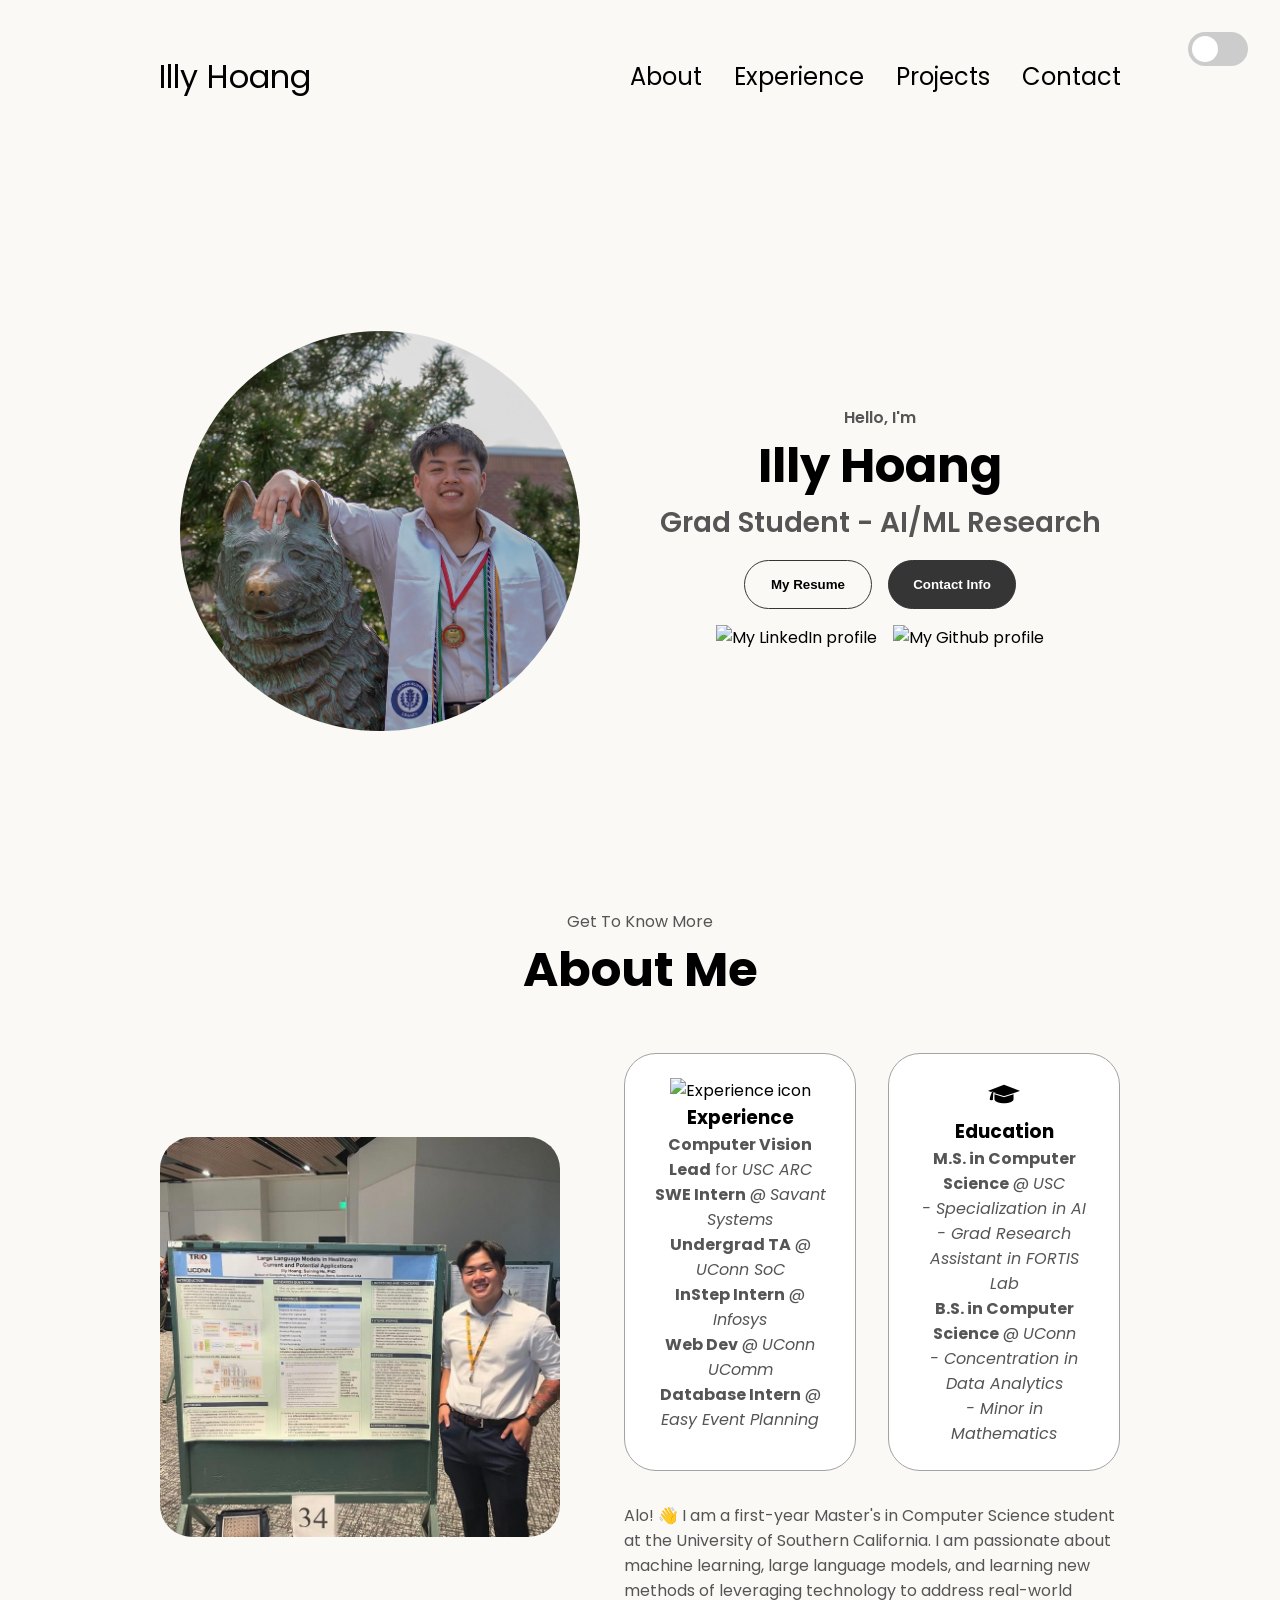
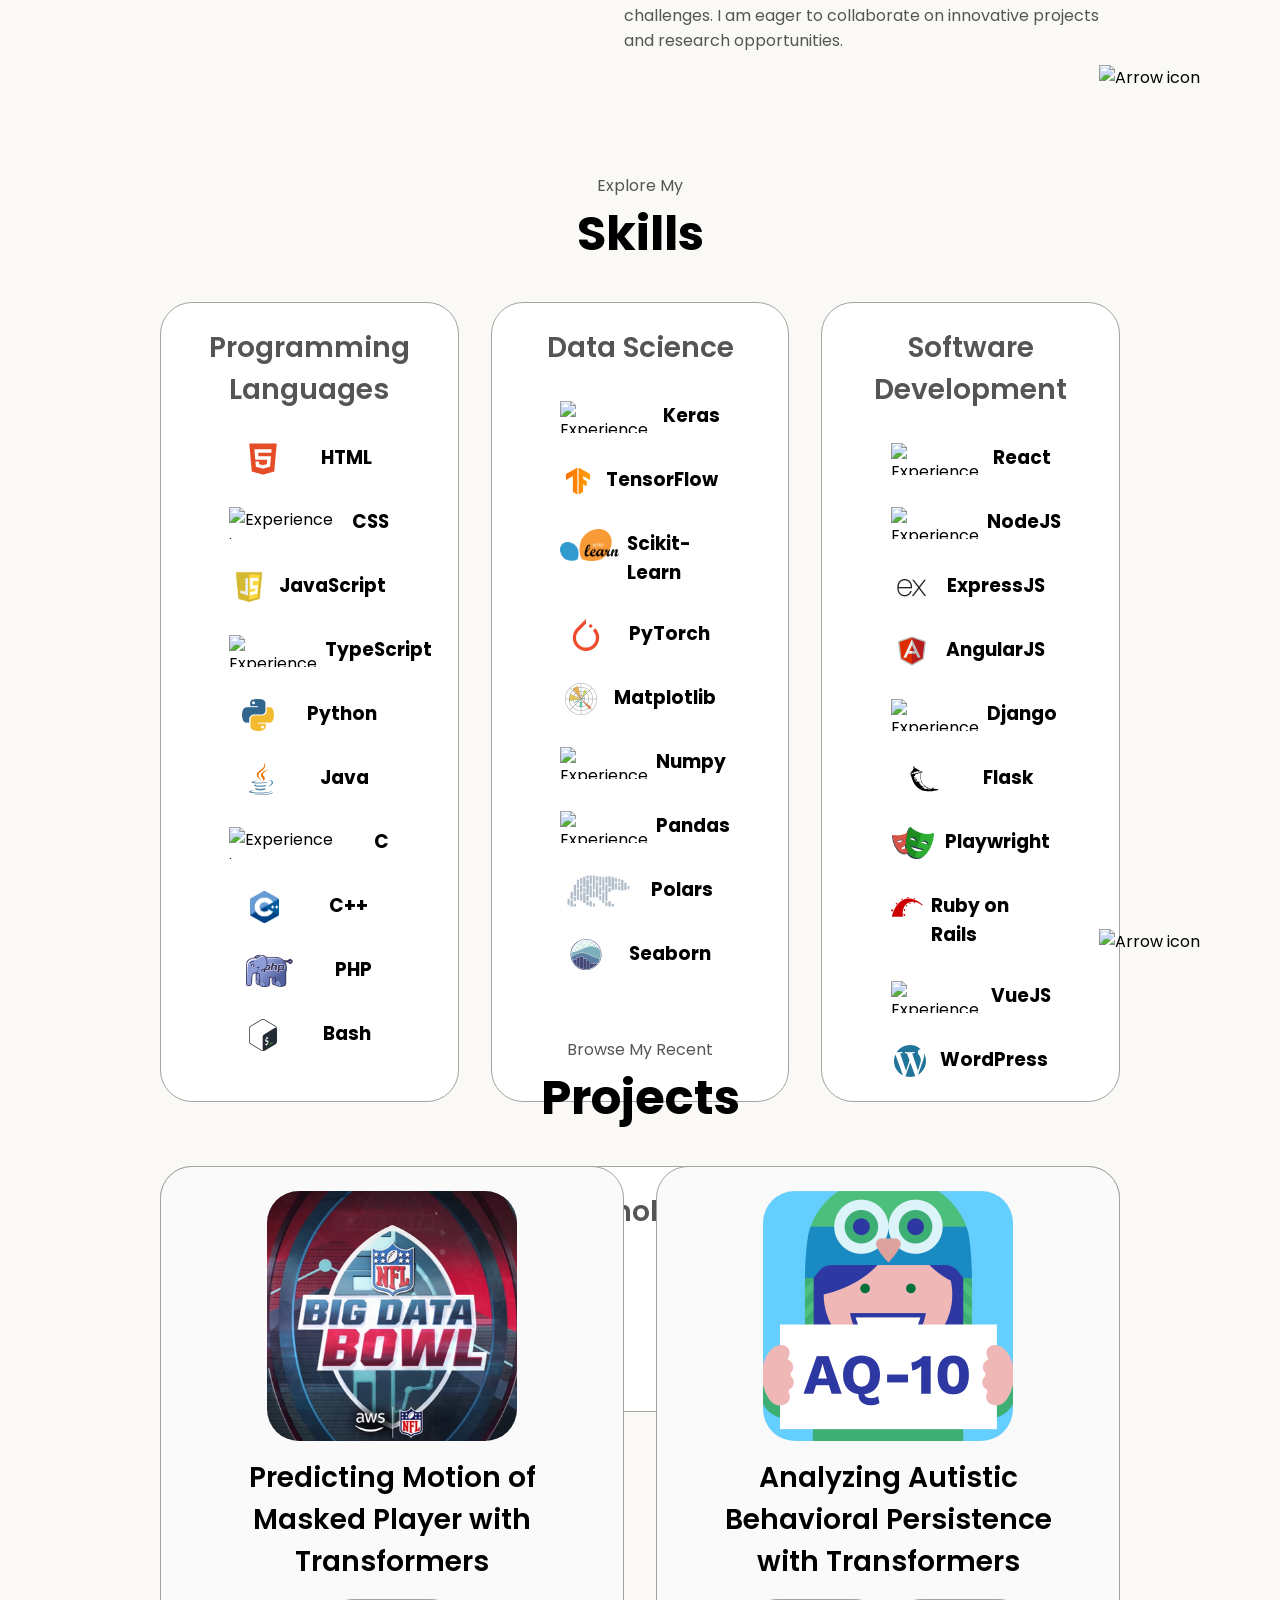
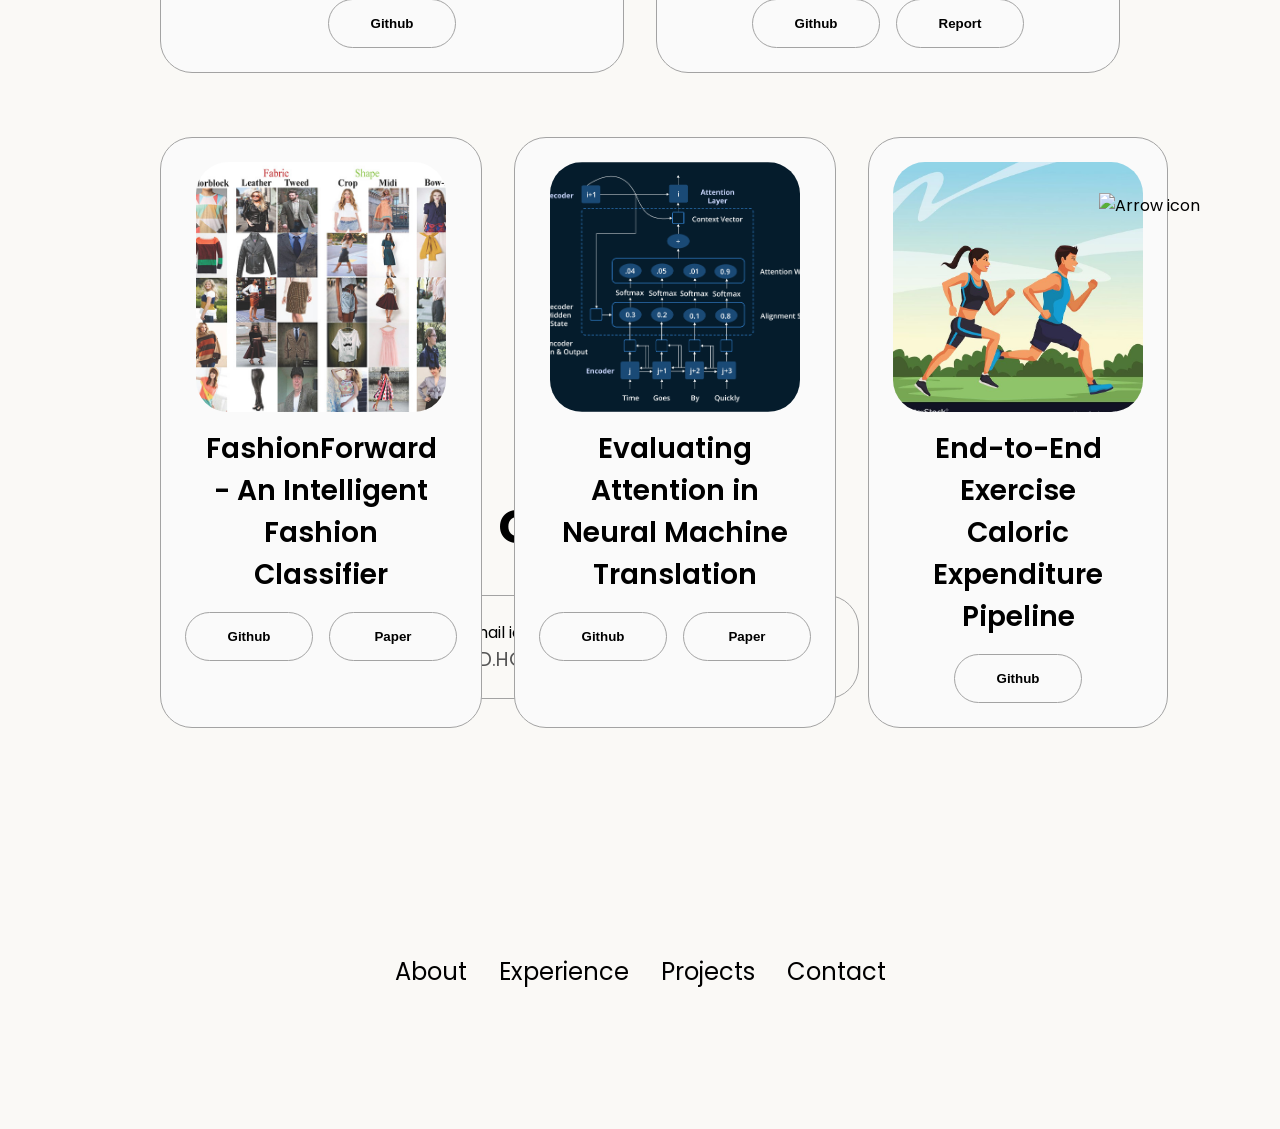
==== index.html @ 8cf067d8 "chore: update email in socials" ====
<!doctype html>
<html lang="en">
  <head>
    <meta charset="UTF-8" />
    <meta http-equiv="X-UA-Compatible" content="IE=edge" />
    <meta name="viewport" content="width=device-width, initial-scale=1.0" />
    <title>Portfolio - Illy Hoang</title>
    <link rel="stylesheet" href="style.css" />
    <link rel="stylesheet" href="mediaqueries.css" />
  </head>

  <body>
    <div class="theme-switch-wrapper">
      <label class="theme-switch" for="checkbox">
        <input type="checkbox" id="checkbox" onchange="toggleTheme()" />
        <div class="slider round"></div>
      </label>
    </div>
    <nav id="desktop-nav">
      <div class="logo">Illy Hoang</div>
      <div>
        <ul class="nav-links">
          <li><a href="#about">About</a></li>
          <li><a href="#experience">Experience</a></li>
          <li><a href="#projects">Projects</a></li>
          <li><a href="#contact">Contact</a></li>
        </ul>
      </div>
    </nav>
    <nav id="hamburger-nav">
      <div class="logo">Illy Hoang</div>
      <div class="hamburger-menu">
        <div class="hamburger-icon" onclick="toggleMenu()">
          <span></span>
          <span></span>
          <span></span>
        </div>
        <div class="menu-links">
          <li><a href="#about" onclick="toggleMenu()">About</a></li>
          <li><a href="#experience" onclick="toggleMenu()">Experience</a></li>
          <li><a href="#projects" onclick="toggleMenu()">Projects</a></li>
          <li><a href="#contact" onclick="toggleMenu()">Contact</a></li>
        </div>
      </div>
    </nav>
    <section id="profile">
      <div class="section__pic-container">
        <img
          src="./assets/profile-pic1.jpg"
          alt="John Doe profile picture"
          class="profile-pic"
        />
      </div>
      <div class="section__text">
        <p class="section__text__p1">Hello, I'm</p>
        <h1 class="title">Illy Hoang</h1>
        <p class="section__text__p2">Grad Student - AI/ML Research</p>
        <div class="btn-container">
          <button
            class="btn btn-color-2"
            onclick="window.open('./assets/resume.pdf')"
          >
            My Resume
          </button>
          <button
            class="btn btn-color-1"
            onclick="location.href = './#contact'"
          >
            Contact Info
          </button>
        </div>
        <div id="socials-container">
          <img
            src="./assets/linkedin.png"
            alt="My LinkedIn profile"
            class="icon"
            onclick="location.href = 'https://www.linkedin.com/in/illy-d-h/'"
          />
          <img
            src="./assets/github.png"
            alt="My Github profile"
            class="icon"
            onclick="location.href = 'https://github.com/illydh'"
          />
        </div>
      </div>
    </section>
    <section id="about">
      <p class="section__text__p1">Get To Know More</p>
      <h1 class="title">About Me</h1>
      <div class="section-container">
        <div class="section__pic-container">
          <img
            src="./assets/about-pic.jpg"
            alt="Profile picture"
            class="about-pic"
          />
        </div>
        <div class="about-details-container">
          <div class="about-containers">
            <div class="details-container">
              <img
                src="./assets/experience.png"
                alt="Experience icon"
                class="icon"
              />
              <h3>Experience</h3>
              <p><b>Computer Vision Lead</b> for <i>USC ARC</i></p>
              <p><b>SWE Intern</b> @ <i>Savant Systems</i></p>
              <p><b>Undergrad TA</b> @ <i>UConn SoC</i></p>
              <p><b>InStep Intern</b> @ <i>Infosys</i></p>
              <p><b>Web Dev</b> @ <i>UConn UComm</i></p>
              <p><b>Database Intern</b> @ <i>Easy Event Planning</i></p>
            </div>
            <div class="details-container">
              <img
                src="./assets/education.png"
                alt="Education icon"
                class="icon"
              />
              <h3>Education</h3>
              <p><b>M.S. in Computer Science</b> @ <i>USC</i></p>
              <p><i>- Specialization in AI</i></p>
              <p><i>- Grad Research Assistant in FORTIS Lab</i></p>
              <p><b>B.S. in Computer Science</b> @ <i>UConn</i></p>
              <p><i>- Concentration in Data Analytics</i></p>
              <p><i>- Minor in Mathematics</i></p>
            </div>
          </div>
          <div class="text-container">
            <p>
              Alo! 👋 I am a first-year Master's in Computer Science student at
              the University of Southern California. I am passionate about
              machine learning, large language models, and learning new methods
              of leveraging technology to address real-world challenges. I am
              eager to collaborate on innovative projects and research
              opportunities.
            </p>
          </div>
        </div>
      </div>
      <img
        src="./assets/arrow.png"
        alt="Arrow icon"
        class="icon arrow"
        onclick="location.href = './#experience'"
      />
    </section>
    <section id="experience">
      <p class="section__text__p1">Explore My</p>
      <h1 class="title">Skills</h1>
      <div class="experience-details-container">
        <div class="about-containers">
          <div class="details-container">
            <h2 class="experience-sub-title">Programming Languages</h2>
            <div class="article-container">
              <article>
                <img
                  src="./assets/section-skills/programming/html.webp"
                  alt="Experience icon"
                  class="icon"
                />
                <div>
                  <h3>HTML</h3>
                </div>
              </article>
              <article>
                <img
                  src="./assets/section-skills/programming/css.svg"
                  alt="Experience icon"
                  class="icon"
                />
                <div>
                  <h3>CSS</h3>
                </div>
              </article>
              <article>
                <img
                  src="./assets/section-skills/programming/javascript.png"
                  alt="Experience icon"
                  class="icon"
                />
                <div>
                  <h3>JavaScript</h3>
                </div>
              </article>
              <article>
                <img
                  src="./assets/section-skills/programming/ts.png"
                  alt="Experience icon"
                  class="icon"
                />
                <div>
                  <h3>TypeScript</h3>
                </div>
              </article>
              <article>
                <img
                  src="./assets/section-skills/programming/python.webp"
                  alt="Experience icon"
                  class="icon"
                />
                <div>
                  <h3>Python</h3>
                </div>
              </article>
              <article>
                <img
                  src="./assets/section-skills/programming/java.png"
                  alt="Experience icon"
                  class="icon"
                />
                <div>
                  <h3>Java</h3>
                </div>
              </article>
              <article>
                <img
                  src="./assets/section-skills/programming/c.png"
                  alt="Experience icon"
                  class="icon"
                />
                <div>
                  <h3>C</h3>
                </div>
              </article>
              <article>
                <img
                  src="./assets/section-skills/programming/cpp.png"
                  alt="Experience icon"
                  class="icon"
                />
                <div>
                  <h3>C++</h3>
                </div>
              </article>
              <article>
                <img
                  src="./assets/section-skills/programming/php.png"
                  alt="Experience icon"
                  class="icon"
                />
                <div>
                  <h3>PHP</h3>
                </div>
              </article>
              <article>
                <img
                  src="./assets/section-skills/programming/bash.png"
                  alt="Experience icon"
                  class="icon"
                />
                <div>
                  <h3>Bash</h3>
                </div>
              </article>
            </div>
          </div>
          <div class="details-container">
            <h2 class="experience-sub-title">Data Science</h2>
            <div class="article-container">
              <article>
                <img
                  src="./assets/section-skills/frameworks/ds/keras.png"
                  alt="Experience icon"
                  class="icon"
                />
                <div>
                  <h3>Keras</h3>
                </div>
              </article>
              <article>
                <img
                  src="./assets/section-skills/frameworks/ds/tensorflow.png"
                  alt="Experience icon"
                  class="icon"
                />
                <div>
                  <h3>TensorFlow</h3>
                </div>
              </article>
              <article>
                <img
                  src="./assets/section-skills/frameworks/ds/scikit-learn.png"
                  alt="Experience icon"
                  class="icon"
                />
                <div>
                  <h3>Scikit-Learn</h3>
                </div>
              </article>
              <article>
                <img
                  src="./assets/section-skills/frameworks/ds/pytorch.svg"
                  alt="Experience icon"
                  class="icon"
                />
                <div>
                  <h3>PyTorch</h3>
                </div>
              </article>
              <article>
                <img
                  src="./assets/section-skills/frameworks/ds/matplotlib.png"
                  alt="Experience icon"
                  class="icon"
                />
                <div>
                  <h3>Matplotlib</h3>
                </div>
              </article>
              <article>
                <img
                  src="./assets/section-skills/frameworks/ds/numpy.svg"
                  alt="Experience icon"
                  class="icon"
                />
                <div>
                  <h3>Numpy</h3>
                </div>
              </article>
              <article>
                <img
                  src="./assets/section-skills/frameworks/ds/pandas.svg"
                  alt="Experience icon"
                  class="icon"
                />
                <div>
                  <h3>Pandas</h3>
                </div>
              </article>
              <article>
                <img
                  src="./assets/section-skills/frameworks/ds/polars.png"
                  alt="Experience icon"
                  class="icon"
                />
                <div>
                  <h3>Polars</h3>
                </div>
              </article>
              <article>
                <img
                  src="./assets/section-skills/frameworks/ds/seaborn.svg"
                  alt="Experience icon"
                  class="icon"
                />
                <div>
                  <h3>Seaborn</h3>
                </div>
              </article>
            </div>
          </div>
          <div class="details-container">
            <h2 class="experience-sub-title">Software Development</h2>
            <div class="article-container">
              <article>
                <img
                  src="./assets/section-skills/frameworks/sd/react.png"
                  alt="Experience icon"
                  class="icon"
                />
                <div>
                  <h3>React</h3>
                </div>
              </article>
              <article>
                <img
                  src="./assets/section-skills/frameworks/sd/node.png"
                  alt="Experience icon"
                  class="icon"
                />
                <div>
                  <h3>NodeJS</h3>
                </div>
              </article>
              <article>
                <img
                  src="./assets/section-skills/frameworks/sd/express.png"
                  alt="Experience icon"
                  class="icon"
                />
                <div>
                  <h3>ExpressJS</h3>
                </div>
              </article>
              <article>
                <img
                  src="./assets/section-skills/frameworks/sd/angular.png"
                  alt="Experience icon"
                  class="icon"
                />
                <div>
                  <h3>AngularJS</h3>
                </div>
              </article>
              <article>
                <img
                  src="./assets/section-skills/frameworks/sd/django.svg"
                  alt="Experience icon"
                  class="icon"
                />
                <div>
                  <h3>Django</h3>
                </div>
              </article>
              <article>
                <img
                  src="./assets/section-skills/frameworks/sd/flask.svg"
                  alt="Experience icon"
                  class="icon"
                />
                <div>
                  <h3>Flask</h3>
                </div>
              </article>
              <article>
                <img
                  src="./assets/section-skills/frameworks/sd/playwright.png"
                  alt="Experience icon"
                  class="icon"
                />
                <div>
                  <h3>Playwright</h3>
                </div>
              </article>
              <article>
                <img
                  src="./assets/section-skills/frameworks/sd/rails.svg"
                  alt="Experience icon"
                  class="icon"
                />
                <div>
                  <h3>Ruby on Rails</h3>
                </div>
              </article>
              <article>
                <img
                  src="./assets/section-skills/frameworks/sd/vue.svg"
                  alt="Experience icon"
                  class="icon"
                />
                <div>
                  <h3>VueJS</h3>
                </div>
              </article>
              <article>
                <img
                  src="./assets/section-skills/frameworks/sd/wordpress.svg"
                  alt="Experience icon"
                  class="icon"
                />
                <div>
                  <h3>WordPress</h3>
                </div>
              </article>
            </div>
          </div>
        </div>
        <div class="about-containers">
          <div class="details-container">
            <h2 class="experience-sub-title">Technologies</h2>
            <div class="article-container">
              <article>
                <img
                  src="./assets/section-skills/technologies/xcode.png"
                  alt="Experience icon"
                  class="icon"
                />
                <div>
                  <h3>Xcode</h3>
                </div>
              </article>
              <article>
                <img
                  src="./assets/section-skills/technologies/androidstd.png"
                  alt="Experience icon"
                  class="icon"
                />
                <div>
                  <h3>Android Studio</h3>
                </div>
              </article>
              <article>
                <img
                  src="./assets/section-skills/technologies/git.png"
                  alt="Experience icon"
                  class="icon"
                />
                <div>
                  <h3>Git</h3>
                </div>
              </article>
              <article>
                <img
                  src="./assets/section-skills/technologies/mongodb.webp"
                  alt="Experience icon"
                  class="icon"
                />
                <div>
                  <h3>MongoDB</h3>
                </div>
              </article>
              <article>
                <img
                  src="./assets/section-skills/technologies/tableau.svg"
                  alt="Experience icon"
                  class="icon"
                />
                <div>
                  <h3>Tableau</h3>
                </div>
              </article>
              <article>
                <img
                  src="./assets/section-skills/technologies/jenkins.png"
                  alt="Experience icon"
                  class="icon"
                />
                <div>
                  <h3>Jenkins</h3>
                </div>
              </article>
            </div>
          </div>
        </div>
      </div>
      <img
        src="./assets/arrow.png"
        alt="Arrow icon"
        class="icon arrow"
        onclick="location.href = './#projects'"
      />
    </section>
    <section id="projects">
      <p class="section__text__p1">Browse My Recent</p>
      <h1 class="title">Projects</h1>
      <div class="experience-details-container">
        <div class="about-containers">
          <div class="details-container color-container">
            <div class="article-container">
              <img
                src="./assets/section-projects/project-1.png"
                alt="Project 1"
                class="project-img"
              />
            </div>
            <h2 class="experience-sub-title project-title">
              Predicting Motion of Masked Player with Transformers
            </h2>

            <div class="btn-container">
              <button
                class="btn btn-color-2 project-btn"
                onclick="
                  location.href = 'https://github.com/illydh/2025-nfl-bdb'
                "
              >
                Github
              </button>
            </div>
          </div>
          <div class="details-container color-container">
            <div class="article-container">
              <img
                src="./assets/section-projects/project-2.png"
                alt="Project 1"
                class="project-img"
              />
            </div>
            <h2 class="experience-sub-title project-title">
              Analyzing Autistic Behavioral Persistence with Transformers
            </h2>

            <div class="btn-container">
              <button
                class="btn btn-color-2 project-btn"
                onclick="
                  location.href =
                    'https://github.com/illydh/aq10-analysis/tree/main'
                "
              >
                Github
              </button>
              <button
                class="btn btn-color-2 project-btn"
                onclick="
                  window.open(
                    './assets/section-projects/project-5-final-report.pdf',
                  )
                "
              >
                Report
              </button>
            </div>
          </div>
        </div>

        <div class="about-containers">
          <div class="details-container color-container">
            <div class="article-container">
              <img
                src="./assets/section-projects/project-3.jpg"
                alt="Project 3"
                class="project-img"
              />
            </div>
            <h2 class="experience-sub-title project-title">
              FashionForward - An Intelligent Fashion Classifier
            </h2>
            <div class="btn-container">
              <button
                class="btn btn-color-2 project-btn"
                onclick="location.href = 'https://github.com/CSE-SDP-Group-11'"
              >
                Github
              </button>
              <button
                class="btn btn-color-2 project-btn"
                onclick="
                  location.href =
                    'https://www.overleaf.com/read/ghprshmtzbsk#2ba8bb'
                "
              >
                Paper
              </button>
            </div>
          </div>
          <div class="details-container color-container">
            <div class="article-container">
              <img
                src="./assets/section-projects/project-4.png"
                alt="Project 2"
                class="project-img"
              />
            </div>
            <h2 class="experience-sub-title project-title">
              Evaluating Attention in Neural Machine Translation
            </h2>
            <div class="btn-container">
              <button
                class="btn btn-color-2 project-btn"
                onclick="location.href = 'https://github.com/illydh/nmt-model'"
              >
                Github
              </button>
              <button
                class="btn btn-color-2 project-btn"
                onclick="
                  location.href =
                    'https://github.com/illydh/nmt-model/blob/main/spr24-research/final-report/nmt_model_final_report.pdf'
                "
              >
                Paper
              </button>
            </div>
          </div>
          <div class="details-container color-container">
            <div class="article-container">
              <img
                src="./assets/section-projects/project-5.jpg"
                alt="Project 2"
                class="project-img"
              />
            </div>
            <h2 class="experience-sub-title project-title">
              End-to-End Exercise Caloric Expenditure Pipeline
            </h2>
            <div class="btn-container">
              <button
                class="btn btn-color-2 project-btn"
                onclick="
                  location.href =
                    'https://github.com/illydh/calories-burnt-predictor'
                "
              >
                Github
              </button>
            </div>
          </div>
        </div>
      </div>
      <img
        src="./assets/arrow.png"
        alt="Arrow icon"
        class="icon arrow"
        onclick="location.href = './#contact'"
      />
    </section>
    <section id="contact">
      <p class="section__text__p1">Get in Touch</p>
      <h1 class="title">Contact Me</h1>
      <div class="contact-info-upper-container">
        <div class="contact-info-container">
          <a href="mailto:illyd.hoang@gmail.com">
            <img
              src="./assets/email.png"
              alt="Email icon"
              class="icon contact-icon email-icon"
            />
            <p>ILLYD.HOANG@gmail.com</p>
          </a>
        </div>
        <div class="contact-info-container">
          <a href="https://www.linkedin.com/in/illydh/">
            <img
              src="./assets/linkedin.png"
              alt="LinkedIn icon"
              class="icon contact-icon"
            />
            <p>LinkedIn</p>
          </a>
        </div>
      </div>
    </section>
    <footer>
      <nav>
        <div class="nav-links-container">
          <ul class="nav-links">
            <li><a href="#about">About</a></li>
            <li><a href="#experience">Experience</a></li>
            <li><a href="#projects">Projects</a></li>
            <li><a href="#contact">Contact</a></li>
          </ul>
        </div>
      </nav>
    </footer>
    <script src="script.js"></script>
  </body>
</html>
---- style.css ----
/* GENERAL */

@import url("https://fonts.googleapis.com/css2?family=Poppins:wght@300;400;500;600&display=swap");

* {
  margin: 0;
  padding: 0;
}

body {
  font-family: "Poppins", sans-serif;
  background-color: #faf9f6;
}

html {
  scroll-behavior: smooth;
}

p {
  color: rgb(85, 85, 85);
}

/* TRANSITION */

a,
.btn {
  transition: all 300ms ease;
}

/* DESKTOP NAV */

nav,
.nav-links {
  display: flex;
}

nav {
  justify-content: space-around;
  align-items: center;
  height: 17vh;
}

.nav-links {
  gap: 2rem;
  list-style: none;
  font-size: 1.5rem;
}

a {
  color: black;
  text-decoration: none;
  text-decoration-color: white;
}

a:hover {
  color: grey;
  text-decoration: underline;
  text-underline-offset: 1rem;
  text-decoration-color: rgb(181, 181, 181);
}

.logo {
  font-size: 2rem;
}

.logo:hover {
  cursor: default;
}

/* HAMBURGER MENU */

#hamburger-nav {
  display: none;
}

.hamburger-menu {
  position: relative;
  display: inline-block;
}

.hamburger-icon {
  display: flex;
  flex-direction: column;
  justify-content: space-between;
  height: 24px;
  width: 30px;
  cursor: pointer;
}

.hamburger-icon span {
  width: 100%;
  height: 2px;
  background-color: black;
  transition: all 0.3 ease-in-out;
}

.menu-links {
  position: absolute;
  top: 100%;
  right: 0;
  background-color: white;
  width: fit-content;
  max-height: 0;
  overflow: hidden;
  transition: all 0.3 ease-in-out;
}

.menu-links a {
  display: block;
  padding: 10px;
  text-align: center;
  font-size: 1.5rem;
  color: black;
  text-decoration: none;
  transition: all 0.3 ease-in-out;
}

.menu-links li {
  list-style: none;
}

.menu-links.open {
  max-height: 300px;
}

.hamburger-icon.open span:first-child {
  transform: rotate(45deg) translate(10px, 5px);
}

.hamburger-icon.open span:nth-child(2) {
  opacity: 0;
}

.hamburger-icon.open span:last-child {
  transform: rotate(-45deg) translate(10px, -5px);
}

.hamburger-icon span:first-child {
  transform: none;
}

.hamburger-icon span:first-child {
  opacity: 1;
}

.hamburger-icon span:first-child {
  transform: none;
}

/* SECTIONS */

section {
  padding-top: 4vh;
  height: 96vh;
  margin: 0 10rem;
  box-sizing: border-box;
  min-height: fit-content;
}

.section-container {
  display: flex;
}

/* PROFILE SECTION */

#profile {
  display: flex;
  justify-content: center;
  gap: 5rem;
  height: 80vh;
}

.profile-pic {
  border-radius: 50%;
}

.section__pic-container {
  display: flex;
  height: 400px;
  width: 400px;
  margin: auto 0;
}

.section__text {
  align-self: center;
  text-align: center;
}

.section__text p {
  font-weight: 600;
}

.section__text__p1 {
  text-align: center;
}

.section__text__p2 {
  font-size: 1.75rem;
  margin-bottom: 1rem;
}

.title {
  font-size: 3rem;
  text-align: center;
}

#socials-container {
  display: flex;
  justify-content: center;
  margin-top: 1rem;
  gap: 1rem;
}

/* ICONS */

.icon {
  cursor: pointer;
  height: 2rem;
}

/* BUTTONS */

.btn-container {
  display: flex;
  justify-content: center;
  gap: 1rem;
}

.btn {
  font-weight: 600;
  transition: all 300ms ease;
  padding: 1rem;
  width: 8rem;
  border-radius: 2rem;
}

.btn-color-1,
.btn-color-2 {
  border: rgb(53, 53, 53) 0.1rem solid;
}

.btn-color-1:hover,
.btn-color-2:hover {
  cursor: pointer;
}

.btn-color-1,
.btn-color-2:hover {
  background: rgb(53, 53, 53);
  color: white;
}

.btn-color-1:hover {
  background: rgb(0, 0, 0);
}

.btn-color-2 {
  background: none;
}

.btn-color-2:hover {
  border: rgb(255, 255, 255) 0.1rem solid;
}

.btn-container {
  gap: 1rem;
}

/* ABOUT SECTION */

#about {
  position: relative;
}

.about-containers {
  gap: 2rem;
  margin-bottom: 2rem;
  margin-top: 2rem;
}

.about-details-container {
  justify-content: center;
  flex-direction: column;
}

.about-containers,
.about-details-container {
  display: flex;
}

.about-pic {
  border-radius: 2rem;
}

.arrow {
  position: absolute;
  right: -5rem;
  bottom: 2.5rem;
}

.details-container {
  padding: 1.5rem;
  flex: 1;
  background: white;
  border-radius: 2rem;
  border: rgb(53, 53, 53) 0.1rem solid;
  border-color: rgb(163, 163, 163);
  text-align: center;
}

.section-container {
  gap: 4rem;
  height: 80%;
}

.section__pic-container {
  height: 400px;
  width: 400px;
  margin: auto 0;
}

/* EXPERIENCE SECTION */

#experience {
  position: relative;
}

.experience-sub-title {
  color: rgb(85, 85, 85);
  font-weight: 600;
  font-size: 1.75rem;
  margin-bottom: 2rem;
}

.experience-details-container {
  display: flex;
  justify-content: center;
  flex-direction: column;
}

.article-container {
  display: flex;
  text-align: initial;
  flex-wrap: wrap;
  flex-direction: row;
  gap: 2rem;
  justify-content: space-around;
}

article {
  display: flex;
  width: 10rem;
  justify-content: space-around;
  gap: 0.5rem;
}

article .icon {
  cursor: default;
}

/* PROJECTS SECTION */

#projects {
  position: relative;
}

.color-container {
  border-color: rgb(163, 163, 163);
  background: rgb(250, 250, 250);
}

.project-img {
  border-radius: 2rem;
  width: 250px;
  height: 250px;
  object-fit: cover;
}

.project-title {
  margin: 1rem;
  color: black;
}

.project-btn {
  color: black;
  border-color: rgb(163, 163, 163);
}

/* CONTACT */

#contact {
  display: flex;
  justify-content: center;
  flex-direction: column;
  height: 70vh;
}

.contact-info-upper-container {
  display: flex;
  justify-content: center;
  border-radius: 2rem;
  border: rgb(53, 53, 53) 0.1rem solid;
  border-color: rgb(163, 163, 163);
  background: (250, 250, 250);
  margin: 2rem auto;
  padding: 0.5rem;
}

.contact-info-container {
  display: flex;
  align-items: center;
  justify-content: center;
  gap: 0.5rem;
  margin: 1rem;
}

.contact-info-container p {
  font-size: larger;
}

.contact-icon {
  cursor: default;
}

.email-icon {
  height: 2.5rem;
}

/* FOOTER SECTION */

footer {
  height: 26vh;
  margin: 0 1rem;
}

footer p {
  text-align: center;
}

/* DARK MODE */
body.dark-mode {
  background-color: #1a1a1a;
  color: #f0f0f0;
}
body.dark-mode p,
body.dark-mode .experience-sub-title,
body.dark-mode .section__text__p1,
body.dark-mode .section__text__p2 {
  color: #cccccc;
}
body.dark-mode a,
body.dark-mode .menu-links a,
body.dark-mode .project-title,
body.dark-mode .project-btn,
body.dark-mode .logo,
body.dark-mode .btn {
  color: #f0f0f0;
}
body.dark-mode a:hover {
  color: #aaaaaa;
  text-decoration-color: #777777;
}
body.dark-mode .hamburger-icon span {
  background-color: #f0f0f0;
}
body.dark-mode .menu-links {
  background-color: #2a2a2a;
}
body.dark-mode .details-container {
  background: #2a2a2a;
  border-color: #444444;
}
body.dark-mode .color-container,
body.dark-mode .contact-info-upper-container {
  background: #333333;
  border-color: #444444;
}
body.dark-mode .btn-color-1,
body.dark-mode .btn-color-2 {
  border-color: #f0f0f0;
}
body.dark-mode .btn-color-1,
body.dark-mode .btn-color-2:hover {
  background: #f0f0f0;
  color: #1a1a1a;
}
body.dark-mode .btn-color-1:hover {
  background: #bbbbbb;
}
body.dark-mode [src*="linkedin.png"],
body.dark-mode [src*="github.png"],
body.dark-mode [src*="experience.png"],
body.dark-mode [src*="education.png"],
body.dark-mode [src*="arrow.png"],
body.dark-mode [src*="email.png"] {
  filter: invert(1);
}

/* THEME SLIDER TOGGLE */
.theme-switch-wrapper {
  position: fixed;
  top: 2rem;
  right: 2rem;
  z-index: 999;
}
@media screen and (max-width: 1200px) {
  .theme-switch-wrapper {
    right: 8rem;
    top: 6.5vh;
  }
}

.theme-switch {
  display: inline-block;
  height: 34px;
  position: relative;
  width: 60px;
}
.theme-switch input {
  display: none;
}
.slider {
  background-color: #ccc;
  bottom: 0;
  cursor: pointer;
  left: 0;
  position: absolute;
  right: 0;
  top: 0;
  transition: 0.4s;
}
.slider:before {
  background-color: #fff;
  bottom: 4px;
  content: "";
  height: 26px;
  left: 4px;
  position: absolute;
  transition: 0.4s;
  width: 26px;
}
input:checked + .slider {
  background-color: #555;
}
input:checked + .slider:before {
  transform: translateX(26px);
}
.slider.round {
  border-radius: 34px;
}
.slider.round:before {
  border-radius: 50%;
}
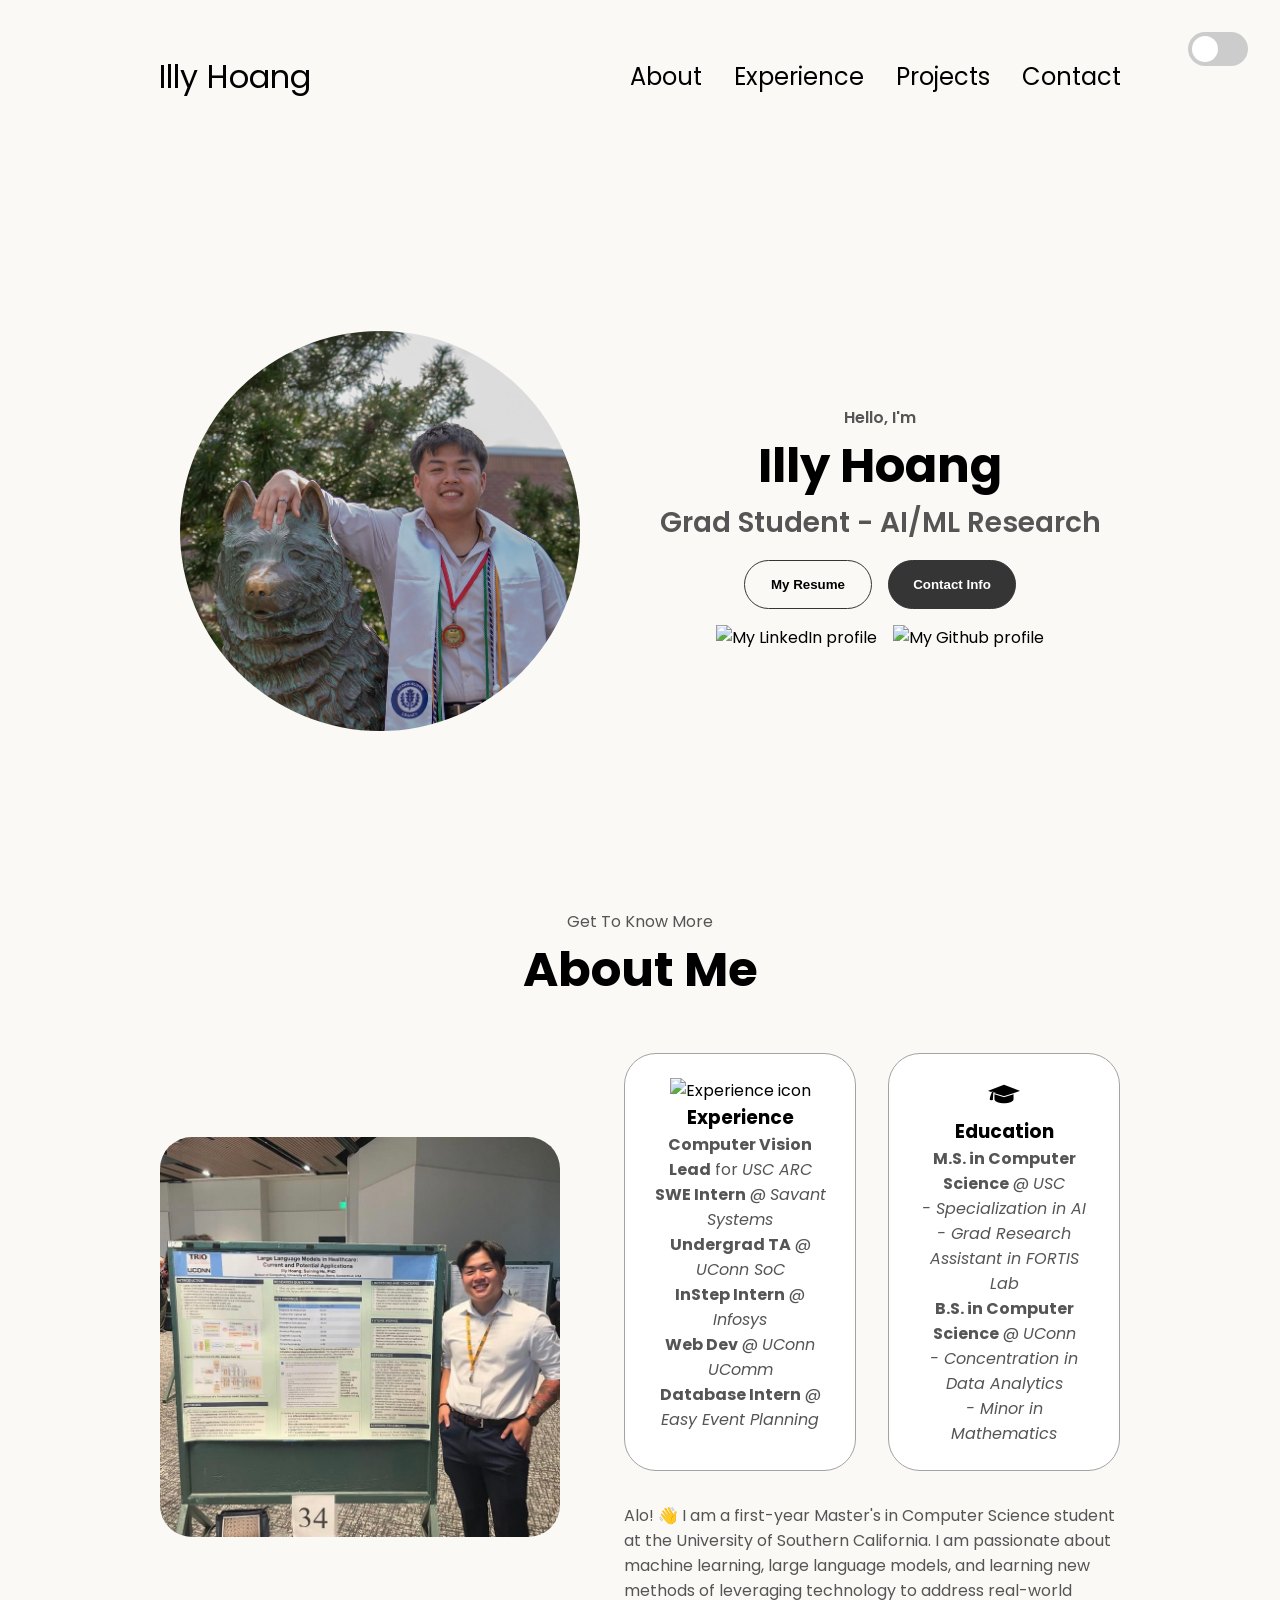
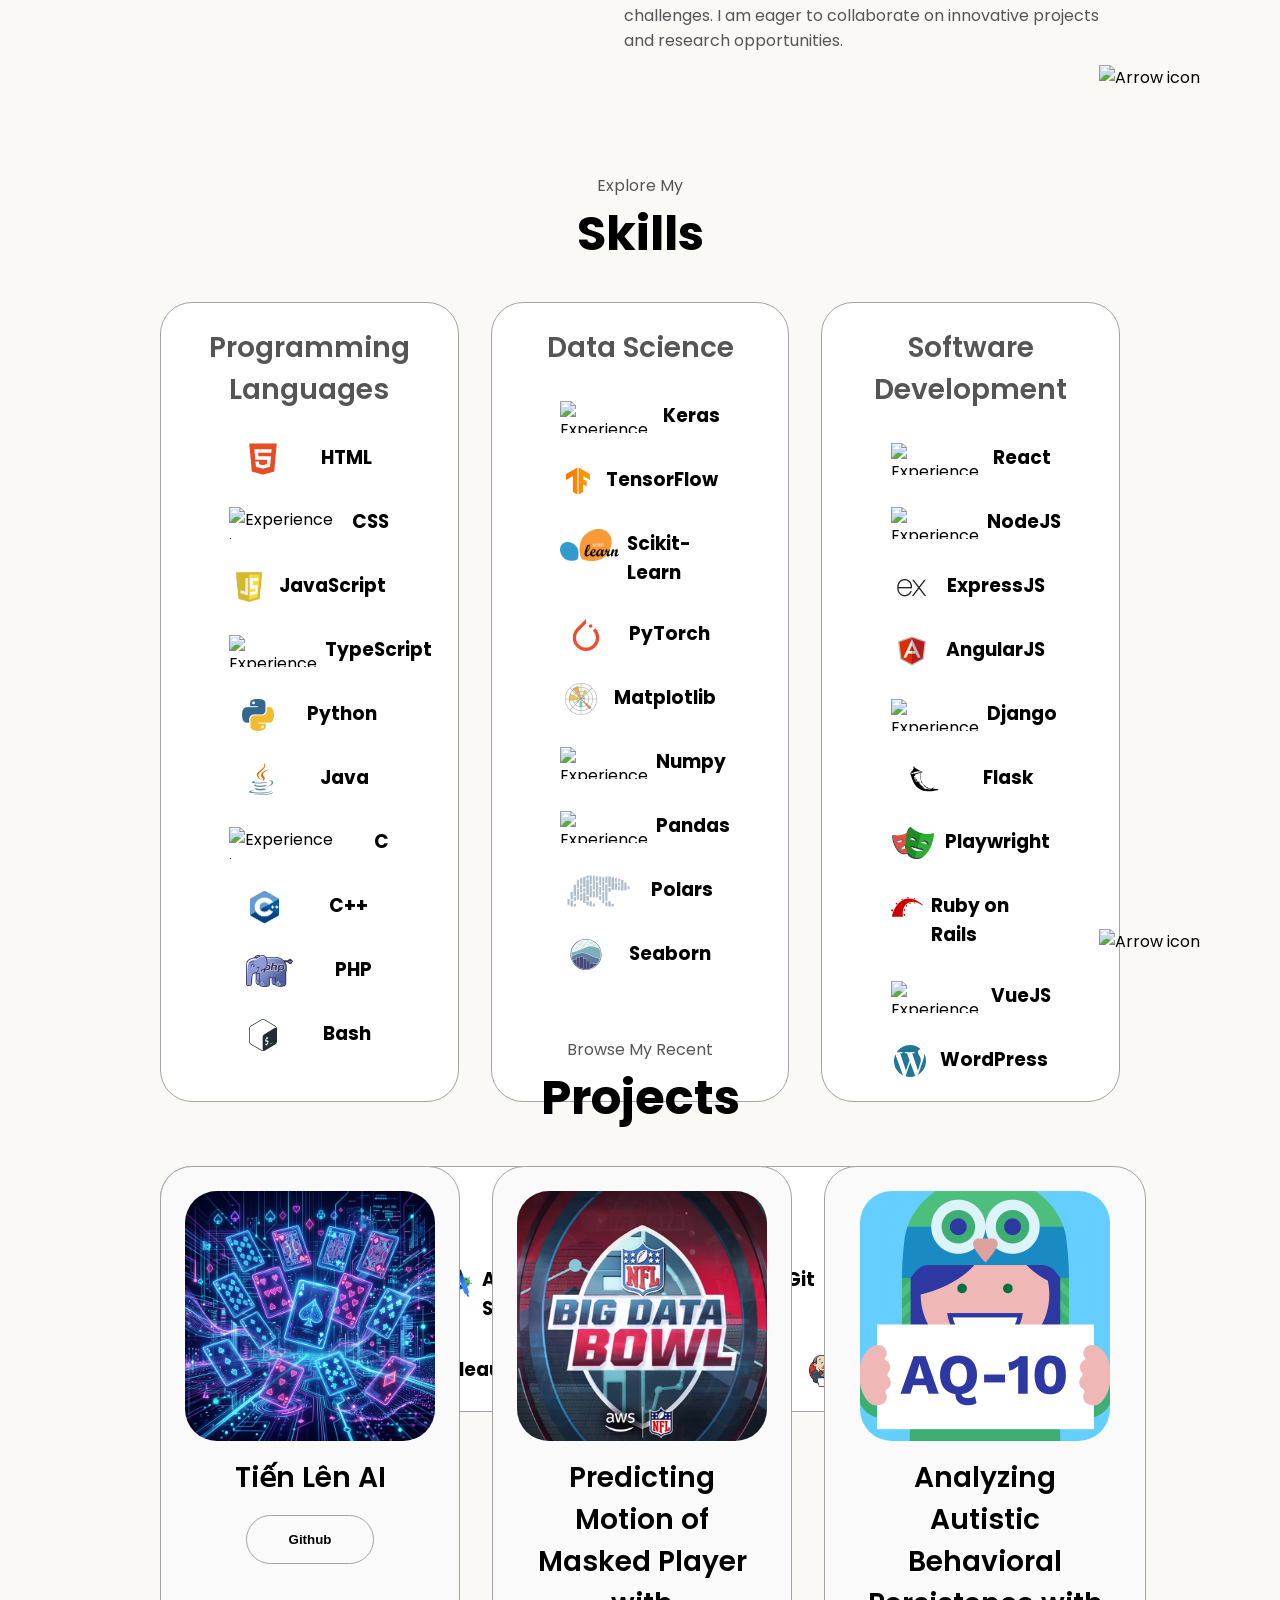
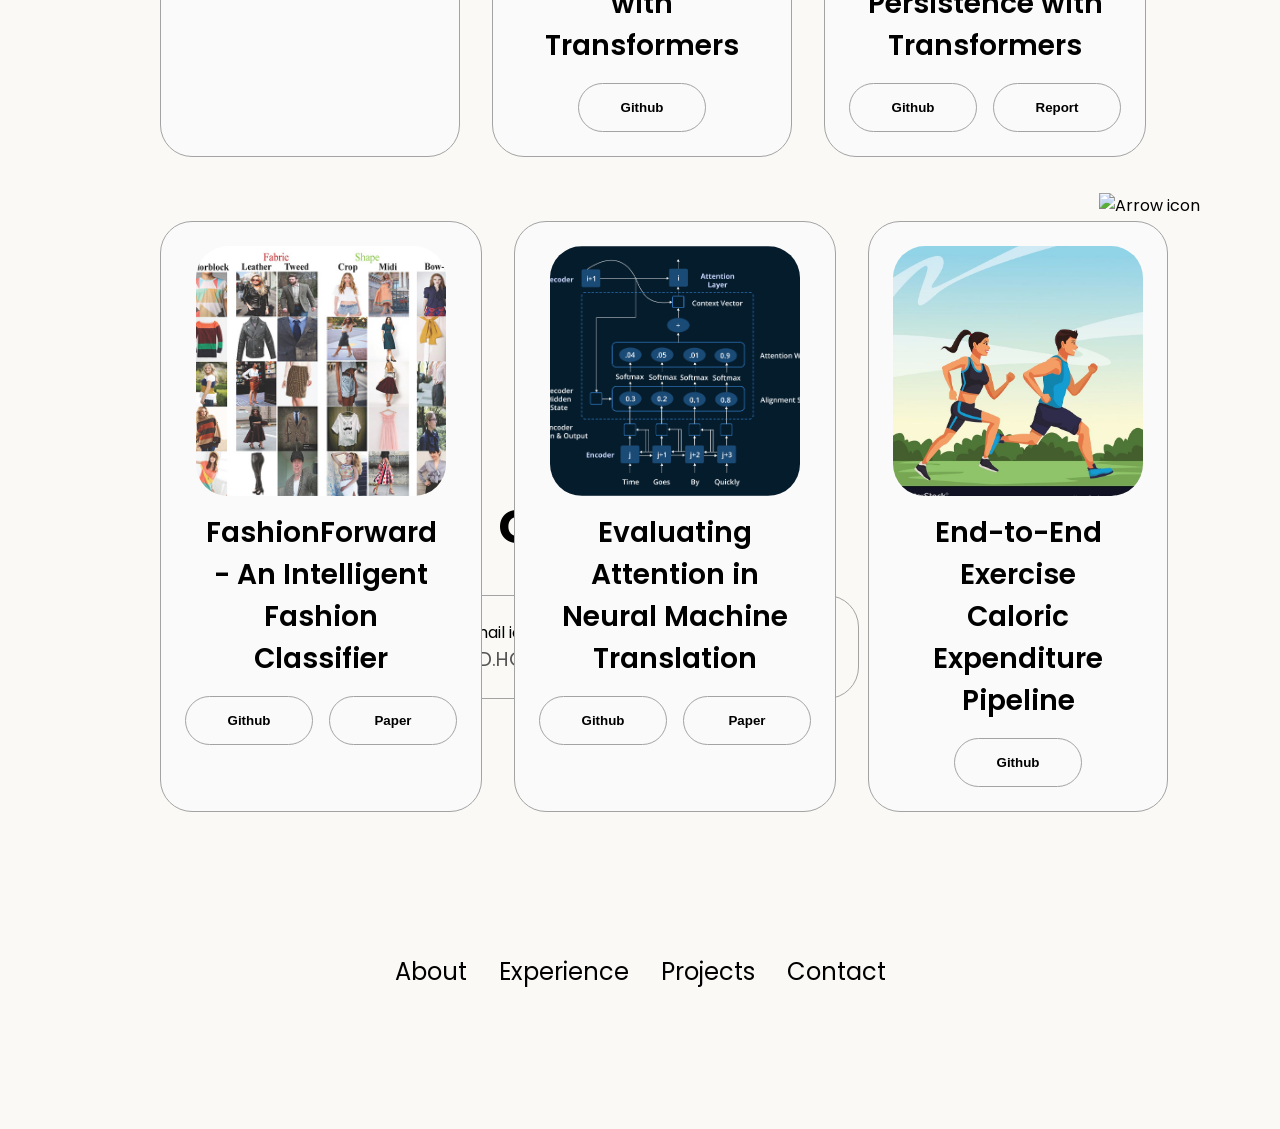
==== commit ebdc2a30: "Add Tien Len AI project to portfolio" ====
--- a/index.html
+++ b/index.html
@@ -540,6 +540,27 @@
           <div class="details-container color-container">
             <div class="article-container">
               <img
+                src="./assets/section-projects/tien-len-ai.png"
+                alt="Tiến Lên AI"
+                class="project-img"
+              />
+            </div>
+            <h2 class="experience-sub-title project-title">Tiến Lên AI</h2>
+
+            <div class="btn-container">
+              <button
+                class="btn btn-color-2 project-btn"
+                onclick="
+                  location.href = 'https://github.com/illydh/tien-len-ai'
+                "
+              >
+                Github
+              </button>
+            </div>
+          </div>
+          <div class="details-container color-container">
+            <div class="article-container">
+              <img
                 src="./assets/section-projects/project-1.png"
                 alt="Project 1"
                 class="project-img"
--- a/style.css
+++ b/style.css
@@ -74,8 +74,10 @@
 }
 
 .hamburger-menu {
-  position: relative;
-  display: inline-block;
+  position: fixed;
+  top: 2.3rem;
+  right: 2rem;
+  z-index: 999;
 }
 
 .hamburger-icon {
@@ -505,8 +507,8 @@
 }
 @media screen and (max-width: 1200px) {
   .theme-switch-wrapper {
-    right: 8rem;
-    top: 6.5vh;
+    right: 6rem;
+    top: 2rem;
   }
 }
 
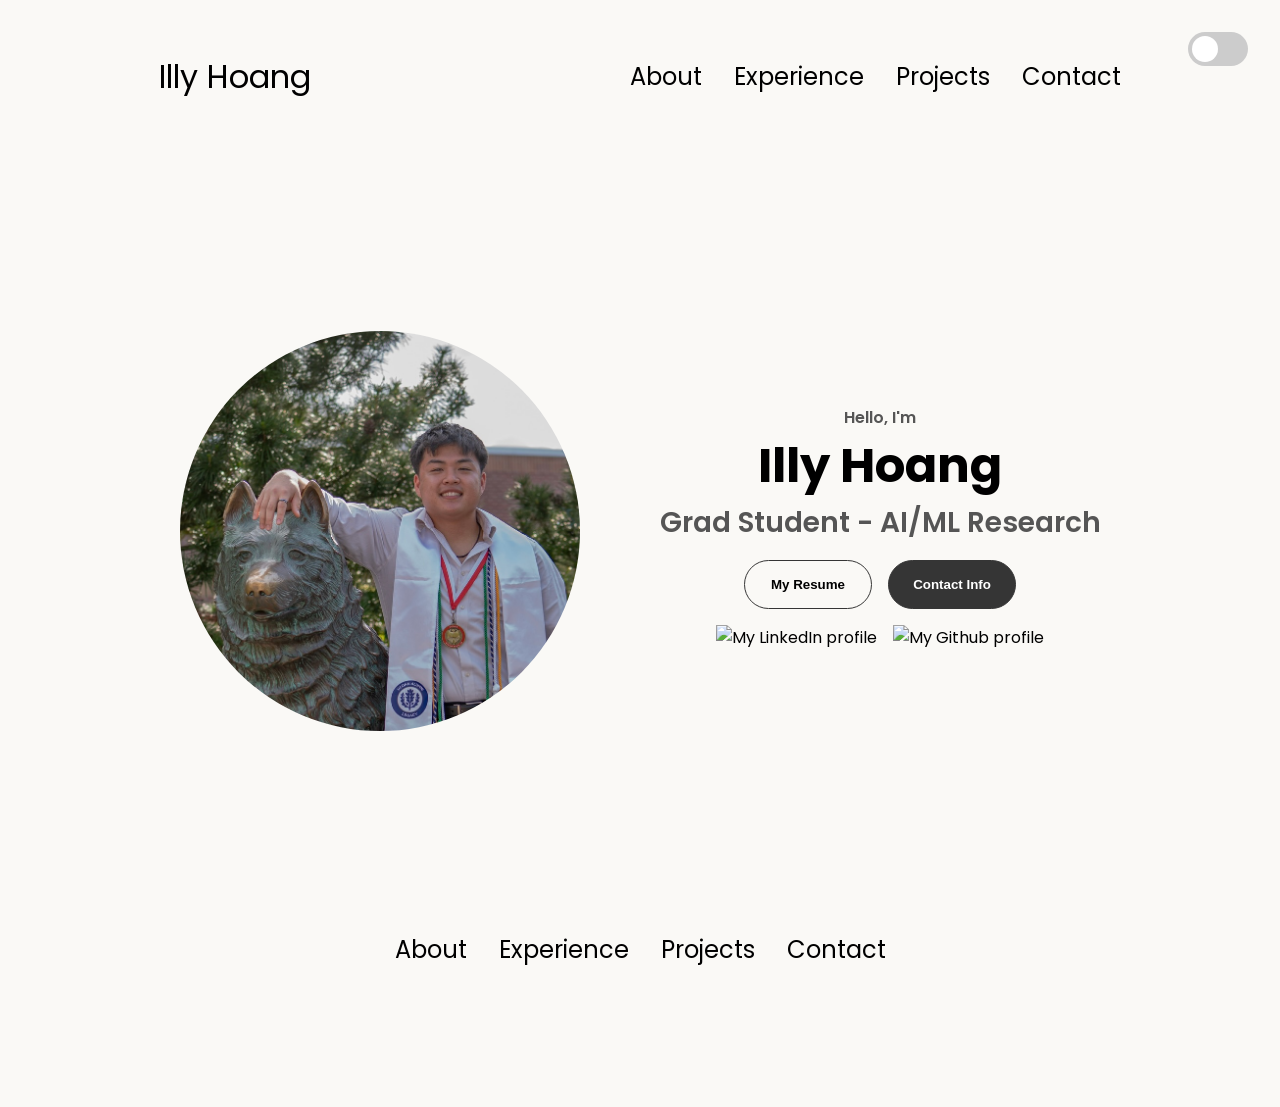
==== commit 3fa514e2: "add favicon" ====
--- a/index.html
+++ b/index.html
@@ -7,9 +7,10 @@
     <title>Portfolio - Illy Hoang</title>
     <link rel="stylesheet" href="style.css" />
     <link rel="stylesheet" href="mediaqueries.css" />
+      <link rel="icon" type="image/png" href="assets/favicon.png" />
   </head>
 
-  <body>
+  <body class="fade-in">
     <div class="theme-switch-wrapper">
       <label class="theme-switch" for="checkbox">
         <input type="checkbox" id="checkbox" onchange="toggleTheme()" />
@@ -17,18 +18,18 @@
       </label>
     </div>
     <nav id="desktop-nav">
-      <div class="logo">Illy Hoang</div>
+      <div class="logo"><a href="index.html" class="logo-link" style="color: inherit; text-decoration: none;">Illy Hoang</a></div>
       <div>
         <ul class="nav-links">
-          <li><a href="#about">About</a></li>
-          <li><a href="#experience">Experience</a></li>
-          <li><a href="#projects">Projects</a></li>
-          <li><a href="#contact">Contact</a></li>
+          <li><a href="about.html">About</a></li>
+          <li><a href="experience.html">Experience</a></li>
+          <li><a href="projects.html">Projects</a></li>
+          <li><a href="contact.html">Contact</a></li>
         </ul>
       </div>
     </nav>
     <nav id="hamburger-nav">
-      <div class="logo">Illy Hoang</div>
+      <div class="logo"><a href="index.html" class="logo-link" style="color: inherit; text-decoration: none;">Illy Hoang</a></div>
       <div class="hamburger-menu">
         <div class="hamburger-icon" onclick="toggleMenu()">
           <span></span>
@@ -36,14 +37,14 @@
           <span></span>
         </div>
         <div class="menu-links">
-          <li><a href="#about" onclick="toggleMenu()">About</a></li>
-          <li><a href="#experience" onclick="toggleMenu()">Experience</a></li>
-          <li><a href="#projects" onclick="toggleMenu()">Projects</a></li>
-          <li><a href="#contact" onclick="toggleMenu()">Contact</a></li>
+          <li><a href="about.html" >About</a></li>
+          <li><a href="experience.html" >Experience</a></li>
+          <li><a href="projects.html" >Projects</a></li>
+          <li><a href="contact.html" >Contact</a></li>
         </div>
       </div>
     </nav>
-    <section id="profile">
+<section id="profile">
       <div class="section__pic-container">
         <img
           src="./assets/profile-pic1.jpg"
@@ -64,7 +65,7 @@
           </button>
           <button
             class="btn btn-color-1"
-            onclick="location.href = './#contact'"
+            onclick="location.href = 'contact.html'"
           >
             Contact Info
           </button>
@@ -85,663 +86,14 @@
         </div>
       </div>
     </section>
-    <section id="about">
-      <p class="section__text__p1">Get To Know More</p>
-      <h1 class="title">About Me</h1>
-      <div class="section-container">
-        <div class="section__pic-container">
-          <img
-            src="./assets/about-pic.jpg"
-            alt="Profile picture"
-            class="about-pic"
-          />
-        </div>
-        <div class="about-details-container">
-          <div class="about-containers">
-            <div class="details-container">
-              <img
-                src="./assets/experience.png"
-                alt="Experience icon"
-                class="icon"
-              />
-              <h3>Experience</h3>
-              <p><b>Computer Vision Lead</b> for <i>USC ARC</i></p>
-              <p><b>SWE Intern</b> @ <i>Savant Systems</i></p>
-              <p><b>Undergrad TA</b> @ <i>UConn SoC</i></p>
-              <p><b>InStep Intern</b> @ <i>Infosys</i></p>
-              <p><b>Web Dev</b> @ <i>UConn UComm</i></p>
-              <p><b>Database Intern</b> @ <i>Easy Event Planning</i></p>
-            </div>
-            <div class="details-container">
-              <img
-                src="./assets/education.png"
-                alt="Education icon"
-                class="icon"
-              />
-              <h3>Education</h3>
-              <p><b>M.S. in Computer Science</b> @ <i>USC</i></p>
-              <p><i>- Specialization in AI</i></p>
-              <p><i>- Grad Research Assistant in FORTIS Lab</i></p>
-              <p><b>B.S. in Computer Science</b> @ <i>UConn</i></p>
-              <p><i>- Concentration in Data Analytics</i></p>
-              <p><i>- Minor in Mathematics</i></p>
-            </div>
-          </div>
-          <div class="text-container">
-            <p>
-              Alo! 👋 I am a first-year Master's in Computer Science student at
-              the University of Southern California. I am passionate about
-              machine learning, large language models, and learning new methods
-              of leveraging technology to address real-world challenges. I am
-              eager to collaborate on innovative projects and research
-              opportunities.
-            </p>
-          </div>
-        </div>
-      </div>
-      <img
-        src="./assets/arrow.png"
-        alt="Arrow icon"
-        class="icon arrow"
-        onclick="location.href = './#experience'"
-      />
-    </section>
-    <section id="experience">
-      <p class="section__text__p1">Explore My</p>
-      <h1 class="title">Skills</h1>
-      <div class="experience-details-container">
-        <div class="about-containers">
-          <div class="details-container">
-            <h2 class="experience-sub-title">Programming Languages</h2>
-            <div class="article-container">
-              <article>
-                <img
-                  src="./assets/section-skills/programming/html.webp"
-                  alt="Experience icon"
-                  class="icon"
-                />
-                <div>
-                  <h3>HTML</h3>
-                </div>
-              </article>
-              <article>
-                <img
-                  src="./assets/section-skills/programming/css.svg"
-                  alt="Experience icon"
-                  class="icon"
-                />
-                <div>
-                  <h3>CSS</h3>
-                </div>
-              </article>
-              <article>
-                <img
-                  src="./assets/section-skills/programming/javascript.png"
-                  alt="Experience icon"
-                  class="icon"
-                />
-                <div>
-                  <h3>JavaScript</h3>
-                </div>
-              </article>
-              <article>
-                <img
-                  src="./assets/section-skills/programming/ts.png"
-                  alt="Experience icon"
-                  class="icon"
-                />
-                <div>
-                  <h3>TypeScript</h3>
-                </div>
-              </article>
-              <article>
-                <img
-                  src="./assets/section-skills/programming/python.webp"
-                  alt="Experience icon"
-                  class="icon"
-                />
-                <div>
-                  <h3>Python</h3>
-                </div>
-              </article>
-              <article>
-                <img
-                  src="./assets/section-skills/programming/java.png"
-                  alt="Experience icon"
-                  class="icon"
-                />
-                <div>
-                  <h3>Java</h3>
-                </div>
-              </article>
-              <article>
-                <img
-                  src="./assets/section-skills/programming/c.png"
-                  alt="Experience icon"
-                  class="icon"
-                />
-                <div>
-                  <h3>C</h3>
-                </div>
-              </article>
-              <article>
-                <img
-                  src="./assets/section-skills/programming/cpp.png"
-                  alt="Experience icon"
-                  class="icon"
-                />
-                <div>
-                  <h3>C++</h3>
-                </div>
-              </article>
-              <article>
-                <img
-                  src="./assets/section-skills/programming/php.png"
-                  alt="Experience icon"
-                  class="icon"
-                />
-                <div>
-                  <h3>PHP</h3>
-                </div>
-              </article>
-              <article>
-                <img
-                  src="./assets/section-skills/programming/bash.png"
-                  alt="Experience icon"
-                  class="icon"
-                />
-                <div>
-                  <h3>Bash</h3>
-                </div>
-              </article>
-            </div>
-          </div>
-          <div class="details-container">
-            <h2 class="experience-sub-title">Data Science</h2>
-            <div class="article-container">
-              <article>
-                <img
-                  src="./assets/section-skills/frameworks/ds/keras.png"
-                  alt="Experience icon"
-                  class="icon"
-                />
-                <div>
-                  <h3>Keras</h3>
-                </div>
-              </article>
-              <article>
-                <img
-                  src="./assets/section-skills/frameworks/ds/tensorflow.png"
-                  alt="Experience icon"
-                  class="icon"
-                />
-                <div>
-                  <h3>TensorFlow</h3>
-                </div>
-              </article>
-              <article>
-                <img
-                  src="./assets/section-skills/frameworks/ds/scikit-learn.png"
-                  alt="Experience icon"
-                  class="icon"
-                />
-                <div>
-                  <h3>Scikit-Learn</h3>
-                </div>
-              </article>
-              <article>
-                <img
-                  src="./assets/section-skills/frameworks/ds/pytorch.svg"
-                  alt="Experience icon"
-                  class="icon"
-                />
-                <div>
-                  <h3>PyTorch</h3>
-                </div>
-              </article>
-              <article>
-                <img
-                  src="./assets/section-skills/frameworks/ds/matplotlib.png"
-                  alt="Experience icon"
-                  class="icon"
-                />
-                <div>
-                  <h3>Matplotlib</h3>
-                </div>
-              </article>
-              <article>
-                <img
-                  src="./assets/section-skills/frameworks/ds/numpy.svg"
-                  alt="Experience icon"
-                  class="icon"
-                />
-                <div>
-                  <h3>Numpy</h3>
-                </div>
-              </article>
-              <article>
-                <img
-                  src="./assets/section-skills/frameworks/ds/pandas.svg"
-                  alt="Experience icon"
-                  class="icon"
-                />
-                <div>
-                  <h3>Pandas</h3>
-                </div>
-              </article>
-              <article>
-                <img
-                  src="./assets/section-skills/frameworks/ds/polars.png"
-                  alt="Experience icon"
-                  class="icon"
-                />
-                <div>
-                  <h3>Polars</h3>
-                </div>
-              </article>
-              <article>
-                <img
-                  src="./assets/section-skills/frameworks/ds/seaborn.svg"
-                  alt="Experience icon"
-                  class="icon"
-                />
-                <div>
-                  <h3>Seaborn</h3>
-                </div>
-              </article>
-            </div>
-          </div>
-          <div class="details-container">
-            <h2 class="experience-sub-title">Software Development</h2>
-            <div class="article-container">
-              <article>
-                <img
-                  src="./assets/section-skills/frameworks/sd/react.png"
-                  alt="Experience icon"
-                  class="icon"
-                />
-                <div>
-                  <h3>React</h3>
-                </div>
-              </article>
-              <article>
-                <img
-                  src="./assets/section-skills/frameworks/sd/node.png"
-                  alt="Experience icon"
-                  class="icon"
-                />
-                <div>
-                  <h3>NodeJS</h3>
-                </div>
-              </article>
-              <article>
-                <img
-                  src="./assets/section-skills/frameworks/sd/express.png"
-                  alt="Experience icon"
-                  class="icon"
-                />
-                <div>
-                  <h3>ExpressJS</h3>
-                </div>
-              </article>
-              <article>
-                <img
-                  src="./assets/section-skills/frameworks/sd/angular.png"
-                  alt="Experience icon"
-                  class="icon"
-                />
-                <div>
-                  <h3>AngularJS</h3>
-                </div>
-              </article>
-              <article>
-                <img
-                  src="./assets/section-skills/frameworks/sd/django.svg"
-                  alt="Experience icon"
-                  class="icon"
-                />
-                <div>
-                  <h3>Django</h3>
-                </div>
-              </article>
-              <article>
-                <img
-                  src="./assets/section-skills/frameworks/sd/flask.svg"
-                  alt="Experience icon"
-                  class="icon"
-                />
-                <div>
-                  <h3>Flask</h3>
-                </div>
-              </article>
-              <article>
-                <img
-                  src="./assets/section-skills/frameworks/sd/playwright.png"
-                  alt="Experience icon"
-                  class="icon"
-                />
-                <div>
-                  <h3>Playwright</h3>
-                </div>
-              </article>
-              <article>
-                <img
-                  src="./assets/section-skills/frameworks/sd/rails.svg"
-                  alt="Experience icon"
-                  class="icon"
-                />
-                <div>
-                  <h3>Ruby on Rails</h3>
-                </div>
-              </article>
-              <article>
-                <img
-                  src="./assets/section-skills/frameworks/sd/vue.svg"
-                  alt="Experience icon"
-                  class="icon"
-                />
-                <div>
-                  <h3>VueJS</h3>
-                </div>
-              </article>
-              <article>
-                <img
-                  src="./assets/section-skills/frameworks/sd/wordpress.svg"
-                  alt="Experience icon"
-                  class="icon"
-                />
-                <div>
-                  <h3>WordPress</h3>
-                </div>
-              </article>
-            </div>
-          </div>
-        </div>
-        <div class="about-containers">
-          <div class="details-container">
-            <h2 class="experience-sub-title">Technologies</h2>
-            <div class="article-container">
-              <article>
-                <img
-                  src="./assets/section-skills/technologies/xcode.png"
-                  alt="Experience icon"
-                  class="icon"
-                />
-                <div>
-                  <h3>Xcode</h3>
-                </div>
-              </article>
-              <article>
-                <img
-                  src="./assets/section-skills/technologies/androidstd.png"
-                  alt="Experience icon"
-                  class="icon"
-                />
-                <div>
-                  <h3>Android Studio</h3>
-                </div>
-              </article>
-              <article>
-                <img
-                  src="./assets/section-skills/technologies/git.png"
-                  alt="Experience icon"
-                  class="icon"
-                />
-                <div>
-                  <h3>Git</h3>
-                </div>
-              </article>
-              <article>
-                <img
-                  src="./assets/section-skills/technologies/mongodb.webp"
-                  alt="Experience icon"
-                  class="icon"
-                />
-                <div>
-                  <h3>MongoDB</h3>
-                </div>
-              </article>
-              <article>
-                <img
-                  src="./assets/section-skills/technologies/tableau.svg"
-                  alt="Experience icon"
-                  class="icon"
-                />
-                <div>
-                  <h3>Tableau</h3>
-                </div>
-              </article>
-              <article>
-                <img
-                  src="./assets/section-skills/technologies/jenkins.png"
-                  alt="Experience icon"
-                  class="icon"
-                />
-                <div>
-                  <h3>Jenkins</h3>
-                </div>
-              </article>
-            </div>
-          </div>
-        </div>
-      </div>
-      <img
-        src="./assets/arrow.png"
-        alt="Arrow icon"
-        class="icon arrow"
-        onclick="location.href = './#projects'"
-      />
-    </section>
-    <section id="projects">
-      <p class="section__text__p1">Browse My Recent</p>
-      <h1 class="title">Projects</h1>
-      <div class="experience-details-container">
-        <div class="about-containers">
-          <div class="details-container color-container">
-            <div class="article-container">
-              <img
-                src="./assets/section-projects/tien-len-ai.png"
-                alt="Tiến Lên AI"
-                class="project-img"
-              />
-            </div>
-            <h2 class="experience-sub-title project-title">Tiến Lên AI</h2>
-
-            <div class="btn-container">
-              <button
-                class="btn btn-color-2 project-btn"
-                onclick="
-                  location.href = 'https://github.com/illydh/tien-len-ai'
-                "
-              >
-                Github
-              </button>
-            </div>
-          </div>
-          <div class="details-container color-container">
-            <div class="article-container">
-              <img
-                src="./assets/section-projects/project-1.png"
-                alt="Project 1"
-                class="project-img"
-              />
-            </div>
-            <h2 class="experience-sub-title project-title">
-              Predicting Motion of Masked Player with Transformers
-            </h2>
-
-            <div class="btn-container">
-              <button
-                class="btn btn-color-2 project-btn"
-                onclick="
-                  location.href = 'https://github.com/illydh/2025-nfl-bdb'
-                "
-              >
-                Github
-              </button>
-            </div>
-          </div>
-          <div class="details-container color-container">
-            <div class="article-container">
-              <img
-                src="./assets/section-projects/project-2.png"
-                alt="Project 1"
-                class="project-img"
-              />
-            </div>
-            <h2 class="experience-sub-title project-title">
-              Analyzing Autistic Behavioral Persistence with Transformers
-            </h2>
-
-            <div class="btn-container">
-              <button
-                class="btn btn-color-2 project-btn"
-                onclick="
-                  location.href =
-                    'https://github.com/illydh/aq10-analysis/tree/main'
-                "
-              >
-                Github
-              </button>
-              <button
-                class="btn btn-color-2 project-btn"
-                onclick="
-                  window.open(
-                    './assets/section-projects/project-5-final-report.pdf',
-                  )
-                "
-              >
-                Report
-              </button>
-            </div>
-          </div>
-        </div>
-
-        <div class="about-containers">
-          <div class="details-container color-container">
-            <div class="article-container">
-              <img
-                src="./assets/section-projects/project-3.jpg"
-                alt="Project 3"
-                class="project-img"
-              />
-            </div>
-            <h2 class="experience-sub-title project-title">
-              FashionForward - An Intelligent Fashion Classifier
-            </h2>
-            <div class="btn-container">
-              <button
-                class="btn btn-color-2 project-btn"
-                onclick="location.href = 'https://github.com/CSE-SDP-Group-11'"
-              >
-                Github
-              </button>
-              <button
-                class="btn btn-color-2 project-btn"
-                onclick="
-                  location.href =
-                    'https://www.overleaf.com/read/ghprshmtzbsk#2ba8bb'
-                "
-              >
-                Paper
-              </button>
-            </div>
-          </div>
-          <div class="details-container color-container">
-            <div class="article-container">
-              <img
-                src="./assets/section-projects/project-4.png"
-                alt="Project 2"
-                class="project-img"
-              />
-            </div>
-            <h2 class="experience-sub-title project-title">
-              Evaluating Attention in Neural Machine Translation
-            </h2>
-            <div class="btn-container">
-              <button
-                class="btn btn-color-2 project-btn"
-                onclick="location.href = 'https://github.com/illydh/nmt-model'"
-              >
-                Github
-              </button>
-              <button
-                class="btn btn-color-2 project-btn"
-                onclick="
-                  location.href =
-                    'https://github.com/illydh/nmt-model/blob/main/spr24-research/final-report/nmt_model_final_report.pdf'
-                "
-              >
-                Paper
-              </button>
-            </div>
-          </div>
-          <div class="details-container color-container">
-            <div class="article-container">
-              <img
-                src="./assets/section-projects/project-5.jpg"
-                alt="Project 2"
-                class="project-img"
-              />
-            </div>
-            <h2 class="experience-sub-title project-title">
-              End-to-End Exercise Caloric Expenditure Pipeline
-            </h2>
-            <div class="btn-container">
-              <button
-                class="btn btn-color-2 project-btn"
-                onclick="
-                  location.href =
-                    'https://github.com/illydh/calories-burnt-predictor'
-                "
-              >
-                Github
-              </button>
-            </div>
-          </div>
-        </div>
-      </div>
-      <img
-        src="./assets/arrow.png"
-        alt="Arrow icon"
-        class="icon arrow"
-        onclick="location.href = './#contact'"
-      />
-    </section>
-    <section id="contact">
-      <p class="section__text__p1">Get in Touch</p>
-      <h1 class="title">Contact Me</h1>
-      <div class="contact-info-upper-container">
-        <div class="contact-info-container">
-          <a href="mailto:illyd.hoang@gmail.com">
-            <img
-              src="./assets/email.png"
-              alt="Email icon"
-              class="icon contact-icon email-icon"
-            />
-            <p>ILLYD.HOANG@gmail.com</p>
-          </a>
-        </div>
-        <div class="contact-info-container">
-          <a href="https://www.linkedin.com/in/illydh/">
-            <img
-              src="./assets/linkedin.png"
-              alt="LinkedIn icon"
-              class="icon contact-icon"
-            />
-            <p>LinkedIn</p>
-          </a>
-        </div>
-      </div>
-    </section>
-    <footer>
+<footer>
       <nav>
         <div class="nav-links-container">
           <ul class="nav-links">
-            <li><a href="#about">About</a></li>
-            <li><a href="#experience">Experience</a></li>
-            <li><a href="#projects">Projects</a></li>
-            <li><a href="#contact">Contact</a></li>
+            <li><a href="about.html">About</a></li>
+            <li><a href="experience.html">Experience</a></li>
+            <li><a href="projects.html">Projects</a></li>
+            <li><a href="contact.html">Contact</a></li>
           </ul>
         </div>
       </nav>
--- a/style.css
+++ b/style.css
@@ -218,6 +218,11 @@
 .icon {
   cursor: pointer;
   height: 2rem;
+  transition: transform 0.3s ease;
+}
+
+.icon:hover {
+  transform: translateY(-5px) scale(1.1);
 }
 
 /* BUTTONS */
@@ -234,6 +239,10 @@
   padding: 1rem;
   width: 8rem;
   border-radius: 2rem;
+}
+
+.btn:hover {
+  transform: scale(1.05);
 }
 
 .btn-color-1,
@@ -308,6 +317,12 @@
   border: rgb(53, 53, 53) 0.1rem solid;
   border-color: rgb(163, 163, 163);
   text-align: center;
+  transition: transform 0.3s ease, box-shadow 0.3s ease;
+}
+
+.details-container:hover {
+  transform: translateY(-5px);
+  box-shadow: 0 10px 20px rgba(0,0,0,0.1);
 }
 
 .section-container {
@@ -553,3 +568,19 @@
 .slider.round:before {
   border-radius: 50%;
 }
+
+/* Page load animations */
+@keyframes fadeIn {
+  from {
+    opacity: 0;
+    transform: translateY(15px);
+  }
+  to {
+    opacity: 1;
+    transform: translateY(0);
+  }
+}
+
+.fade-in {
+  animation: fadeIn 0.8s ease-out forwards;
+}
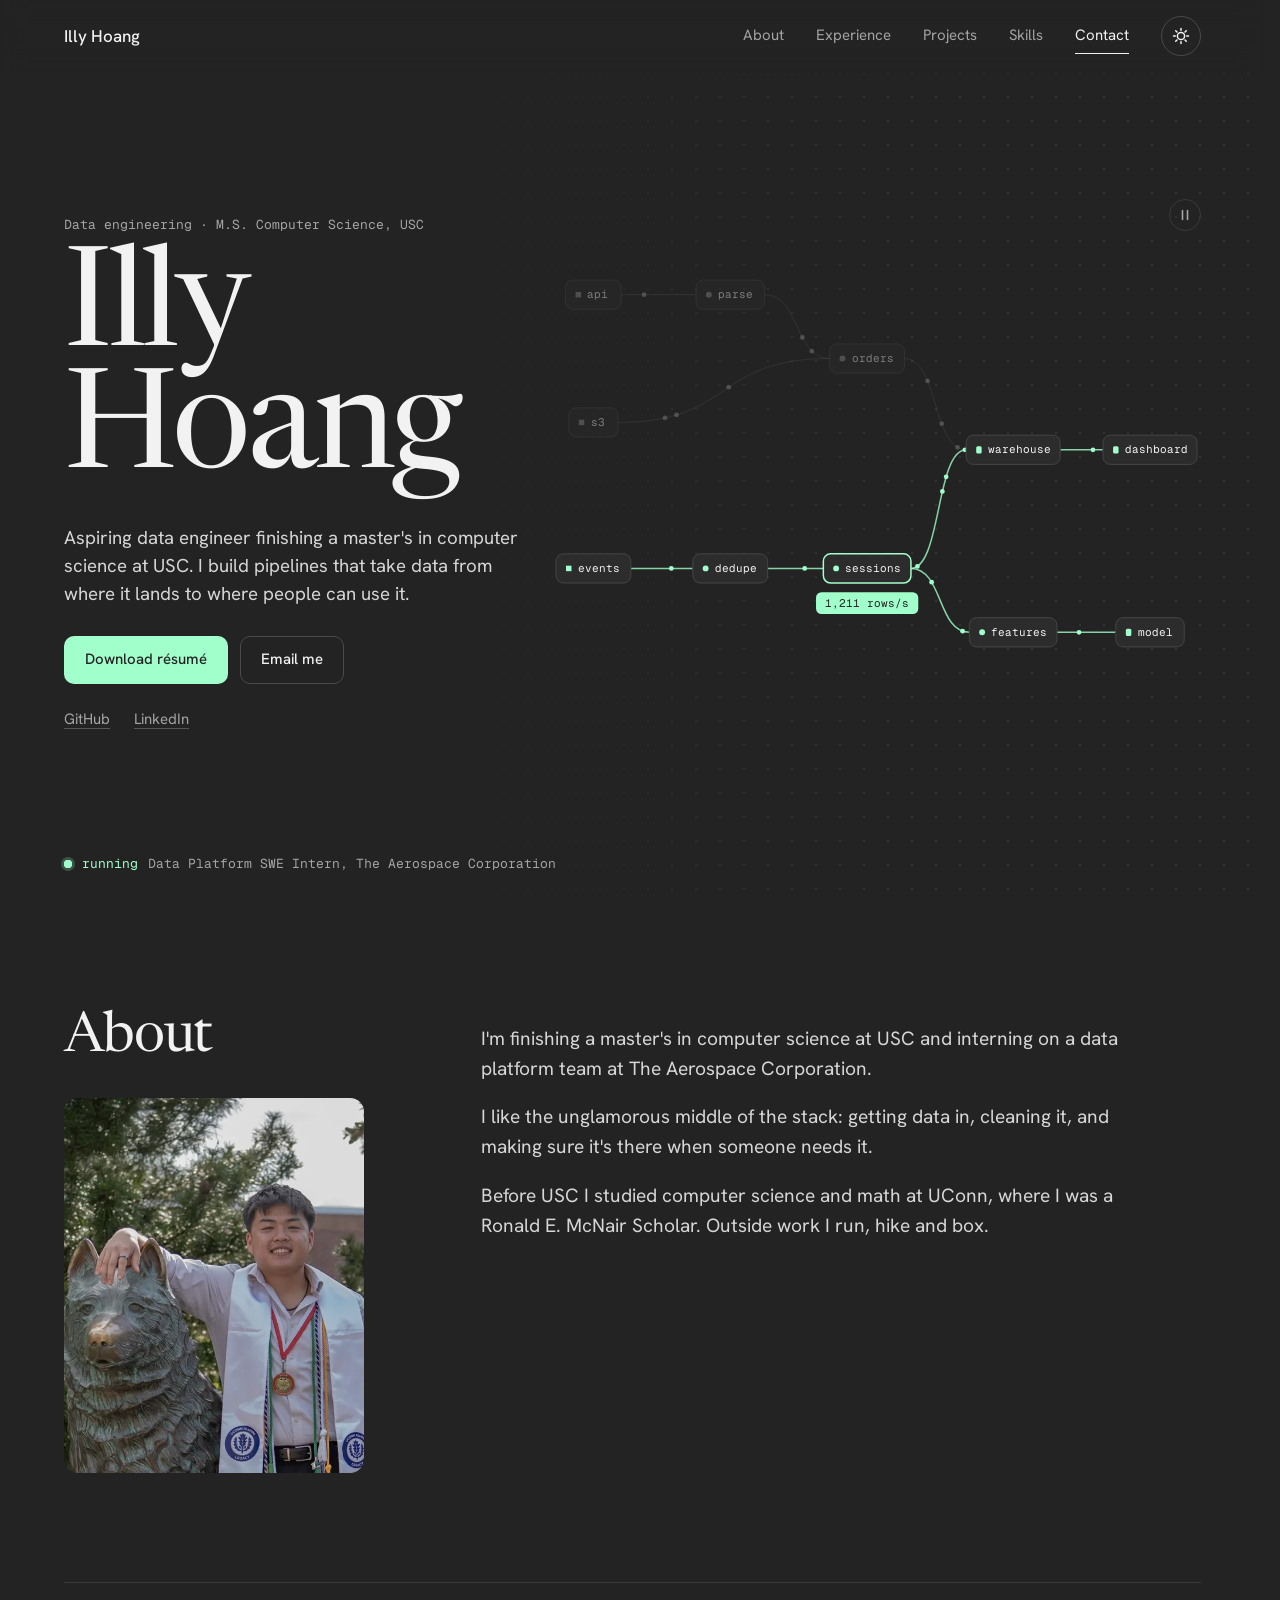
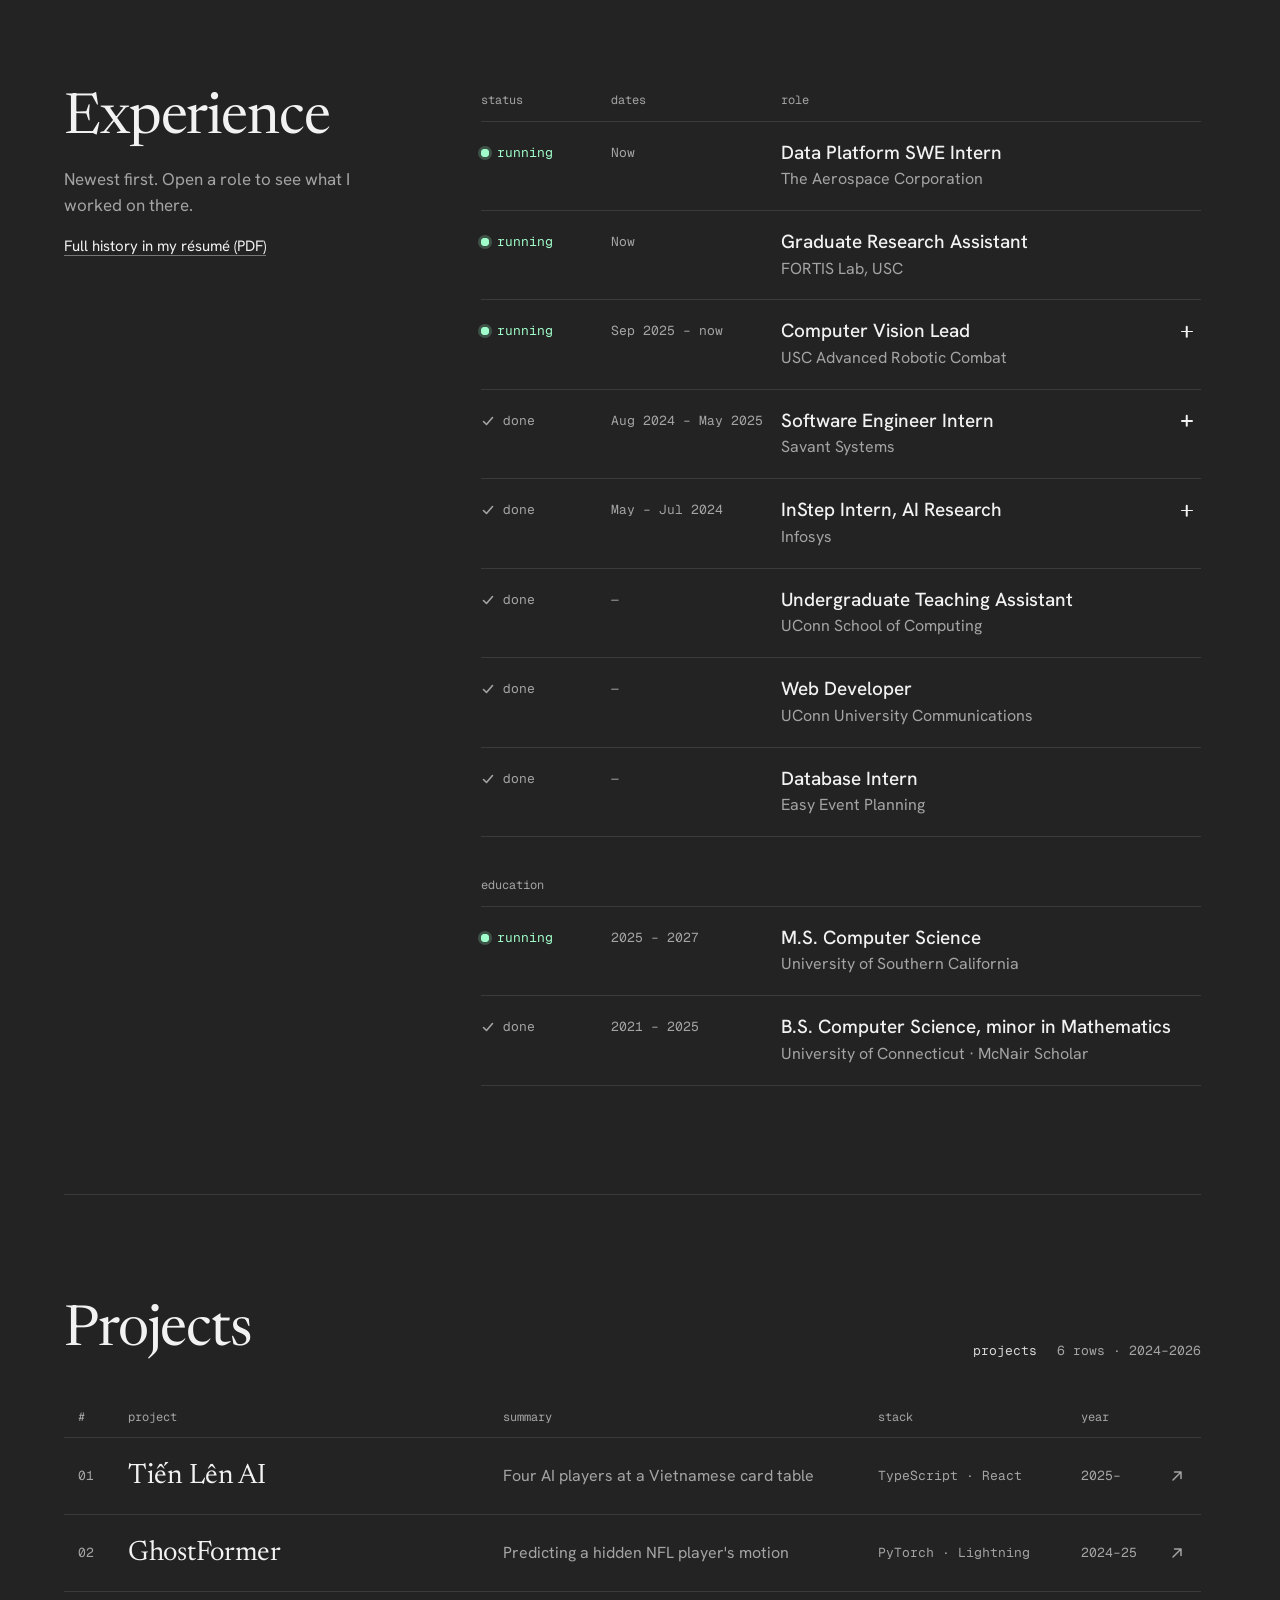
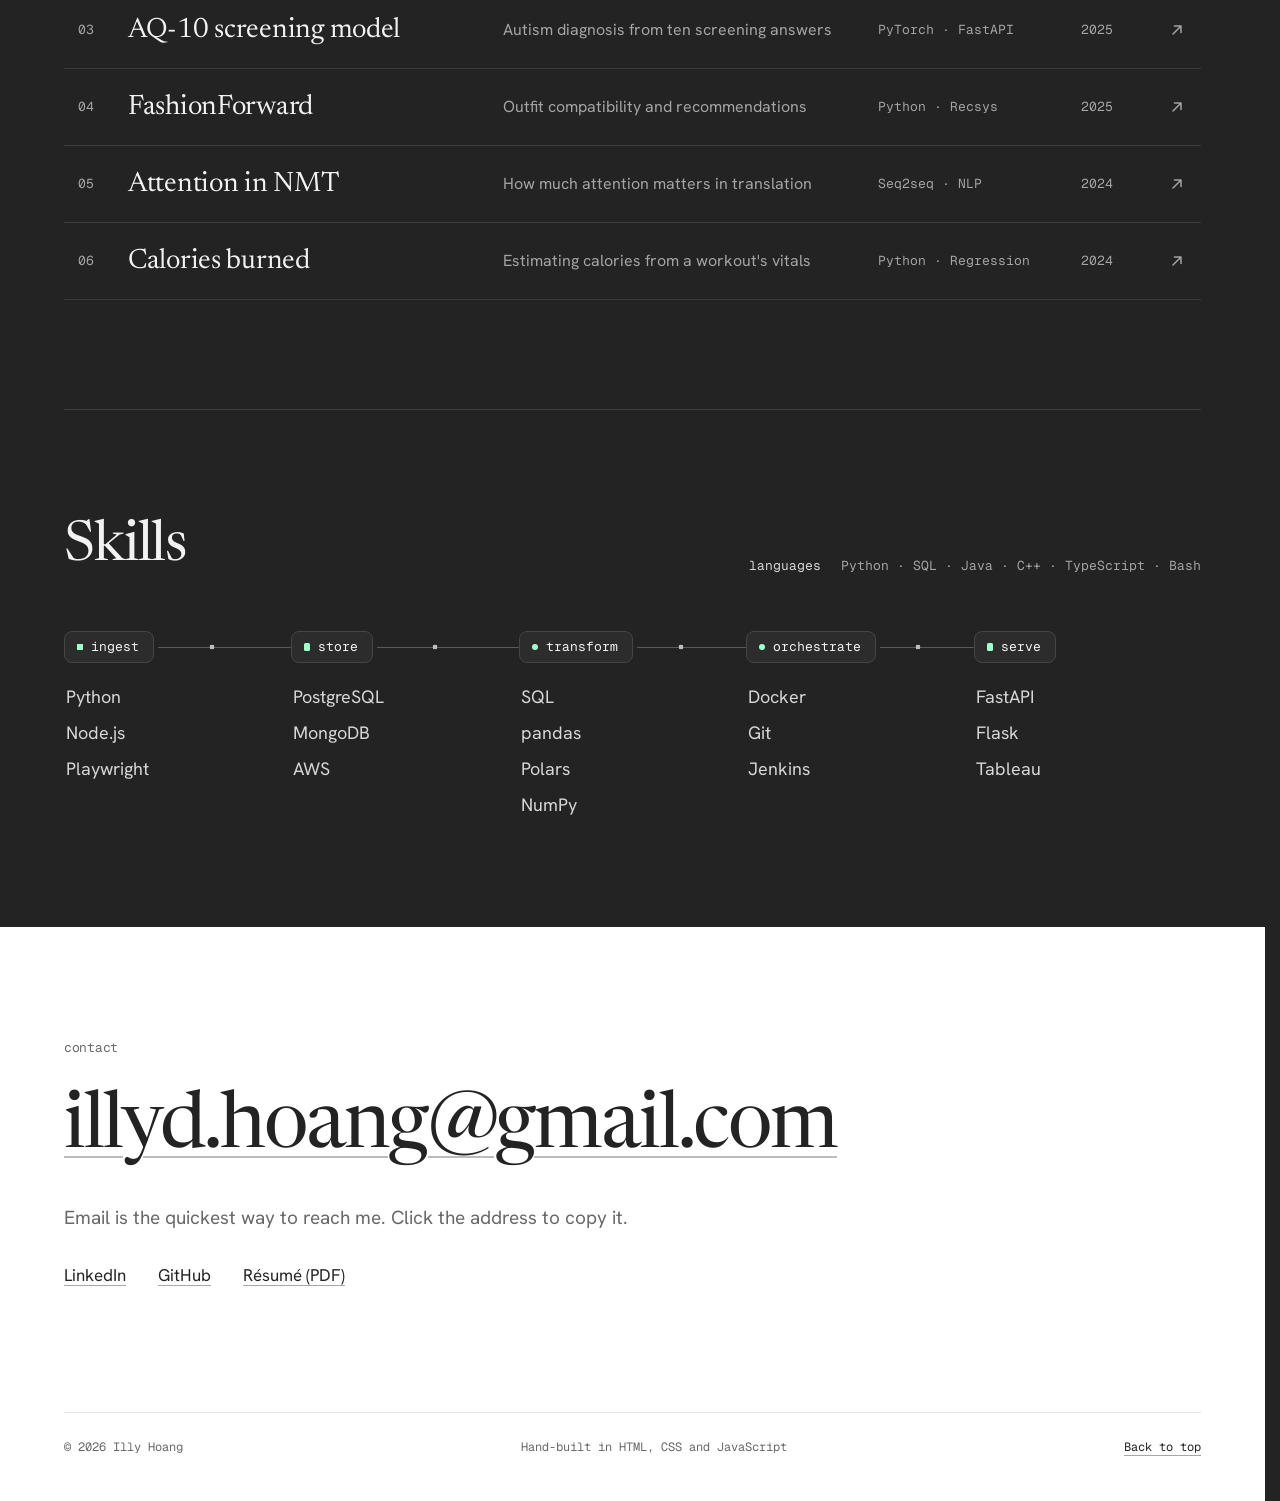
==== commit d6b75fbc: "Redesign the landing page around data engineering - Dark theme by default. The light theme is a togg" ====
--- a/index.html
+++ b/index.html
@@ -1,103 +1,569 @@
 <!doctype html>
-<html lang="en">
+<html lang="en" data-theme="dark">
   <head>
     <meta charset="UTF-8" />
-    <meta http-equiv="X-UA-Compatible" content="IE=edge" />
-    <meta name="viewport" content="width=device-width, initial-scale=1.0" />
-    <title>Portfolio - Illy Hoang</title>
+    <meta name="viewport" content="width=device-width, initial-scale=1" />
+    <title>Illy Hoang · Data engineering</title>
+    <meta
+      name="description"
+      content="Illy Hoang, aspiring data engineer and computer science master's student at USC. Projects, experience and how to get in touch."
+    />
+    <meta name="theme-color" content="#232323" />
+    <meta property="og:type" content="website" />
+    <meta property="og:title" content="Illy Hoang · Data engineering" />
+    <meta
+      property="og:description"
+      content="Aspiring data engineer and computer science master's student at USC."
+    />
+    <meta property="og:url" content="https://illydh.github.io/" />
+    <meta property="og:image" content="https://illydh.github.io/assets/portrait.webp" />
+    <link rel="icon" type="image/png" sizes="64x64" href="assets/favicon-64.png" />
+    <link rel="apple-touch-icon" href="assets/apple-touch-icon.png" />
+    <script>
+      // Dark is the default; a saved choice wins. Runs before first paint.
+      (function () {
+        try {
+          if (localStorage.getItem("theme") === "light") {
+            document.documentElement.dataset.theme = "light";
+          }
+        } catch (e) {}
+      })();
+    </script>
+    <link rel="preconnect" href="https://fonts.googleapis.com" />
+    <link rel="preconnect" href="https://fonts.gstatic.com" crossorigin />
+    <link
+      rel="stylesheet"
+      href="https://fonts.googleapis.com/css2?family=Geist+Mono&family=Hanken+Grotesk:wght@400;500&family=Newsreader:opsz@6..72&display=swap"
+    />
     <link rel="stylesheet" href="style.css" />
-    <link rel="stylesheet" href="mediaqueries.css" />
-      <link rel="icon" type="image/png" href="assets/favicon.png" />
+    <script type="module" src="script.js"></script>
   </head>
 
-  <body class="fade-in">
-    <div class="theme-switch-wrapper">
-      <label class="theme-switch" for="checkbox">
-        <input type="checkbox" id="checkbox" onchange="toggleTheme()" />
-        <div class="slider round"></div>
-      </label>
-    </div>
-    <nav id="desktop-nav">
-      <div class="logo"><a href="index.html" class="logo-link" style="color: inherit; text-decoration: none;">Illy Hoang</a></div>
-      <div>
-        <ul class="nav-links">
-          <li><a href="about.html">About</a></li>
-          <li><a href="experience.html">Experience</a></li>
-          <li><a href="projects.html">Projects</a></li>
-          <li><a href="contact.html">Contact</a></li>
+  <body>
+    <a class="skip-link" href="#main">Skip to content</a>
+
+    <header class="site-header" id="top">
+      <nav class="nav wrap" aria-label="Main">
+        <a class="wordmark" href="#top">Illy Hoang</a>
+        <ul class="nav-links" id="nav-links">
+          <li><a href="#about">About</a></li>
+          <li><a href="#experience">Experience</a></li>
+          <li><a href="#projects">Projects</a></li>
+          <li><a href="#skills">Skills</a></li>
+          <li><a href="#contact">Contact</a></li>
         </ul>
-      </div>
-    </nav>
-    <nav id="hamburger-nav">
-      <div class="logo"><a href="index.html" class="logo-link" style="color: inherit; text-decoration: none;">Illy Hoang</a></div>
-      <div class="hamburger-menu">
-        <div class="hamburger-icon" onclick="toggleMenu()">
-          <span></span>
-          <span></span>
-          <span></span>
-        </div>
-        <div class="menu-links">
-          <li><a href="about.html" >About</a></li>
-          <li><a href="experience.html" >Experience</a></li>
-          <li><a href="projects.html" >Projects</a></li>
-          <li><a href="contact.html" >Contact</a></li>
-        </div>
-      </div>
-    </nav>
-<section id="profile">
-      <div class="section__pic-container">
-        <img
-          src="./assets/profile-pic1.jpg"
-          alt="John Doe profile picture"
-          class="profile-pic"
-        />
-      </div>
-      <div class="section__text">
-        <p class="section__text__p1">Hello, I'm</p>
-        <h1 class="title">Illy Hoang</h1>
-        <p class="section__text__p2">Grad Student - AI/ML Research</p>
-        <div class="btn-container">
-          <button
-            class="btn btn-color-2"
-            onclick="window.open('./assets/resume.pdf')"
-          >
-            My Resume
+        <div class="nav-actions">
+          <button class="icon-btn" type="button" data-theme-toggle aria-label="Switch to light theme">
+            <svg class="icon-sun" width="18" height="18" viewBox="0 0 18 18" aria-hidden="true">
+              <circle cx="9" cy="9" r="3.6" fill="none" stroke="currentColor" stroke-width="1.5" />
+              <path
+                d="M9 1.5v1.8M9 14.7v1.8M1.5 9h1.8M14.7 9h1.8M3.7 3.7l1.3 1.3M13 13l1.3 1.3M3.7 14.3L5 13M13 5l1.3-1.3"
+                stroke="currentColor"
+                stroke-width="1.5"
+                stroke-linecap="round"
+              />
+            </svg>
+            <svg class="icon-moon" width="18" height="18" viewBox="0 0 18 18" aria-hidden="true">
+              <path
+                d="M14.5 11.2A6.2 6.2 0 0 1 6.8 3.5a6.2 6.2 0 1 0 7.7 7.7z"
+                fill="none"
+                stroke="currentColor"
+                stroke-width="1.5"
+                stroke-linejoin="round"
+              />
+            </svg>
           </button>
-          <button
-            class="btn btn-color-1"
-            onclick="location.href = 'contact.html'"
-          >
-            Contact Info
-          </button>
-        </div>
-        <div id="socials-container">
-          <img
-            src="./assets/linkedin.png"
-            alt="My LinkedIn profile"
-            class="icon"
-            onclick="location.href = 'https://www.linkedin.com/in/illy-d-h/'"
-          />
-          <img
-            src="./assets/github.png"
-            alt="My Github profile"
-            class="icon"
-            onclick="location.href = 'https://github.com/illydh'"
-          />
-        </div>
-      </div>
-    </section>
-<footer>
-      <nav>
-        <div class="nav-links-container">
-          <ul class="nav-links">
-            <li><a href="about.html">About</a></li>
-            <li><a href="experience.html">Experience</a></li>
-            <li><a href="projects.html">Projects</a></li>
-            <li><a href="contact.html">Contact</a></li>
-          </ul>
+          <button class="menu-btn" type="button" aria-expanded="false" aria-controls="nav-links">Menu</button>
         </div>
       </nav>
+    </header>
+
+    <main id="main">
+      <!-- HERO -->
+      <section class="hero" aria-labelledby="hero-title">
+        <div class="wrap hero-grid">
+          <div class="hero-text">
+            <p class="label" style="--i: 0">Data engineering · <span class="label-long">M.S. Computer Science, </span>USC</p>
+            <h1 class="hero-name" id="hero-title">
+              <span style="--i: 1">Illy</span>
+              <span style="--i: 2">Hoang</span>
+            </h1>
+            <!-- Draft copy: to be settled with Illy -->
+            <p class="lede" style="--i: 3">
+              Aspiring data engineer finishing a master's in computer science at USC. I build pipelines
+              that take data from where it lands to where people can use it.
+            </p>
+            <div class="actions" style="--i: 4">
+              <a class="btn btn-solid" href="assets/resume.pdf" target="_blank" rel="noopener">Download résumé</a>
+              <a class="btn btn-outline" href="mailto:illyd.hoang@gmail.com">Email me</a>
+            </div>
+            <p class="profiles" style="--i: 5">
+              <a class="text-link" href="https://github.com/illydh">GitHub</a>
+              <a class="text-link" href="https://www.linkedin.com/in/illydh/">LinkedIn</a>
+            </p>
+          </div>
+
+          <div class="pipeline" style="--i: 3">
+            <canvas aria-hidden="true"></canvas>
+            <p class="sr-only">
+              Animated diagram of a data pipeline. Records from api, s3 and events sources pass through
+              parse, dedupe, orders and sessions steps into a warehouse, which feeds a dashboard, and into
+              a features step that feeds a model.
+            </p>
+            <button class="icon-btn pipeline-pause" type="button" aria-pressed="false" aria-label="Pause animation">
+              <svg class="icon-pause" width="14" height="14" viewBox="0 0 14 14" aria-hidden="true">
+                <path d="M4.5 2.5v9M9.5 2.5v9" stroke="currentColor" stroke-width="1.6" stroke-linecap="round" />
+              </svg>
+              <svg class="icon-play" width="14" height="14" viewBox="0 0 14 14" aria-hidden="true">
+                <path d="M4 2.5l7 4.5-7 4.5z" fill="currentColor" />
+              </svg>
+            </button>
+          </div>
+        </div>
+
+        <p class="wrap status">
+          <span class="run-dot" aria-hidden="true"></span>
+          <span class="run-word">running</span>
+          <span>Data Platform SWE Intern, The Aerospace Corporation</span>
+        </p>
+      </section>
+
+      <!-- ABOUT -->
+      <section class="section" id="about" aria-labelledby="about-title">
+        <div class="wrap split">
+          <div class="sidehead">
+            <h2 id="about-title">About</h2>
+            <img
+              class="portrait"
+              src="assets/portrait-640.webp"
+              srcset="assets/portrait-640.webp 640w, assets/portrait.webp 815w"
+              sizes="(max-width: 900px) 320px, 300px"
+              alt="Illy Hoang in a graduation stole, resting a hand on the UConn husky statue"
+              width="815"
+              height="815"
+              loading="lazy"
+              decoding="async"
+            />
+          </div>
+          <div class="prose">
+            <!-- Draft copy: to be settled with Illy -->
+            <p>
+              I'm finishing a master's in computer science at USC and interning on a data platform team at
+              The Aerospace Corporation.
+            </p>
+            <p>
+              I like the unglamorous middle of the stack: getting data in, cleaning it, and making sure
+              it's there when someone needs it.
+            </p>
+            <p>
+              Before USC I studied computer science and math at UConn, where I was a Ronald E. McNair
+              Scholar. Outside work I run, hike and box.
+            </p>
+          </div>
+        </div>
+      </section>
+
+      <!-- EXPERIENCE -->
+      <section class="section" id="experience" aria-labelledby="experience-title">
+        <div class="wrap split">
+          <div class="sidehead">
+            <h2 id="experience-title">Experience</h2>
+            <p class="intro">Newest first. Open a role to see what I worked on there.</p>
+            <a class="text-link" href="assets/resume.pdf" target="_blank" rel="noopener">Full history in my résumé (PDF)</a>
+          </div>
+
+          <div class="runs">
+            <div class="runs-head" aria-hidden="true">
+              <span>status</span><span>dates</span><span>role</span>
+            </div>
+            <ol class="run-list">
+              <!-- TODO: start date and a one-line summary -->
+              <li class="run" data-status="running">
+                <div class="run-row">
+                  <span class="run-status"><span class="run-dot" aria-hidden="true"></span>running</span>
+                  <span class="run-dates">Now</span>
+                  <span class="run-role"><strong>Data Platform SWE Intern</strong><span>The Aerospace Corporation</span></span>
+                </div>
+              </li>
+              <!-- TODO: start date and a one-line summary -->
+              <li class="run" data-status="running">
+                <div class="run-row">
+                  <span class="run-status"><span class="run-dot" aria-hidden="true"></span>running</span>
+                  <span class="run-dates">Now</span>
+                  <span class="run-role"><strong>Graduate Research Assistant</strong><span>FORTIS Lab, USC</span></span>
+                </div>
+              </li>
+              <li class="run" data-status="running">
+                <details>
+                  <summary class="run-row">
+                    <span class="run-status"><span class="run-dot" aria-hidden="true"></span>running</span>
+                    <span class="run-dates">Sep 2025 – now</span>
+                    <span class="run-role"><strong>Computer Vision Lead</strong><span>USC Advanced Robotic Combat</span></span>
+                    <span class="run-toggle" aria-hidden="true"></span>
+                  </summary>
+                  <p class="run-body">
+                    Real-time multi-object tracking on a YOLO11 backbone at under 30 ms, with Segment
+                    Anything and optical flow to cut ID switches.
+                  </p>
+                </details>
+              </li>
+              <li class="run" data-status="done">
+                <details>
+                  <summary class="run-row">
+                    <span class="run-status"><span class="run-check" aria-hidden="true"></span>done</span>
+                    <span class="run-dates">Aug 2024 – May 2025</span>
+                    <span class="run-role"><strong>Software Engineer Intern</strong><span>Savant Systems</span></span>
+                    <span class="run-toggle" aria-hidden="true"></span>
+                  </summary>
+                  <p class="run-body">
+                    React Native screens for an IoT app, and a Node data extractor that keeps it in sync
+                    with AWS.
+                  </p>
+                </details>
+              </li>
+              <li class="run" data-status="done">
+                <details>
+                  <summary class="run-row">
+                    <span class="run-status"><span class="run-check" aria-hidden="true"></span>done</span>
+                    <span class="run-dates">May – Jul 2024</span>
+                    <span class="run-role"><strong>InStep Intern, AI Research</strong><span>Infosys</span></span>
+                    <span class="run-toggle" aria-hidden="true"></span>
+                  </summary>
+                  <p class="run-body">
+                    Tested GPT responses against new prompt-injection attacks and wrote up mitigations for
+                    enterprise use.
+                  </p>
+                </details>
+              </li>
+              <!-- TODO: dates for the next three roles -->
+              <li class="run" data-status="done">
+                <div class="run-row">
+                  <span class="run-status"><span class="run-check" aria-hidden="true"></span>done</span>
+                  <span class="run-dates">—</span>
+                  <span class="run-role"><strong>Undergraduate Teaching Assistant</strong><span>UConn School of Computing</span></span>
+                </div>
+              </li>
+              <li class="run" data-status="done">
+                <div class="run-row">
+                  <span class="run-status"><span class="run-check" aria-hidden="true"></span>done</span>
+                  <span class="run-dates">—</span>
+                  <span class="run-role"><strong>Web Developer</strong><span>UConn University Communications</span></span>
+                </div>
+              </li>
+              <li class="run" data-status="done">
+                <div class="run-row">
+                  <span class="run-status"><span class="run-check" aria-hidden="true"></span>done</span>
+                  <span class="run-dates">—</span>
+                  <span class="run-role"><strong>Database Intern</strong><span>Easy Event Planning</span></span>
+                </div>
+              </li>
+            </ol>
+
+            <h3 class="runs-group">education</h3>
+            <ol class="run-list">
+              <li class="run" data-status="running">
+                <div class="run-row">
+                  <span class="run-status"><span class="run-dot" aria-hidden="true"></span>running</span>
+                  <span class="run-dates">2025 – 2027</span>
+                  <span class="run-role"><strong>M.S. Computer Science</strong><span>University of Southern California</span></span>
+                </div>
+              </li>
+              <li class="run" data-status="done">
+                <div class="run-row">
+                  <span class="run-status"><span class="run-check" aria-hidden="true"></span>done</span>
+                  <span class="run-dates">2021 – 2025</span>
+                  <span class="run-role"><strong>B.S. Computer Science, minor in Mathematics</strong><span>University of Connecticut · McNair Scholar</span></span>
+                </div>
+              </li>
+            </ol>
+          </div>
+        </div>
+      </section>
+
+      <!-- PROJECTS -->
+      <section class="section" id="projects" aria-labelledby="projects-title">
+        <div class="wrap">
+          <div class="section-head">
+            <h2 id="projects-title">Projects</h2>
+            <p class="meta"><span>projects</span> 6 rows · 2024–2026</p>
+          </div>
+
+          <div class="result-set">
+            <div class="result-head" aria-hidden="true">
+              <span>#</span><span>project</span><span>summary</span><span>stack</span><span>year</span>
+            </div>
+            <ol class="result-rows">
+              <li>
+                <button class="row" type="button" data-project="tien-len-ai" data-preview="assets/section-projects/preview/tien-len-ai.webp" aria-haspopup="dialog">
+                  <img class="row-thumb" src="assets/section-projects/thumb/tien-len-ai.webp" alt="" width="160" height="160" loading="lazy" decoding="async" />
+                  <span class="row-index">01</span>
+                  <span class="row-title">Tiến Lên AI</span>
+                  <span class="row-summary">Four AI players at a Vietnamese card table</span>
+                  <span class="row-stack">TypeScript · React</span>
+                  <span class="row-year">2025–</span>
+                  <span class="row-arrow" aria-hidden="true"></span>
+                </button>
+              </li>
+              <li>
+                <button class="row" type="button" data-project="ghostformer" data-preview="assets/section-projects/preview/ghostformer.webp" aria-haspopup="dialog">
+                  <img class="row-thumb" src="assets/section-projects/thumb/ghostformer.webp" alt="" width="160" height="160" loading="lazy" decoding="async" />
+                  <span class="row-index">02</span>
+                  <span class="row-title">GhostFormer</span>
+                  <span class="row-summary">Predicting a hidden NFL player's motion</span>
+                  <span class="row-stack">PyTorch · Lightning</span>
+                  <span class="row-year">2024–25</span>
+                  <span class="row-arrow" aria-hidden="true"></span>
+                </button>
+              </li>
+              <li>
+                <button class="row" type="button" data-project="aq10" data-preview="assets/section-projects/preview/aq10.webp" aria-haspopup="dialog">
+                  <img class="row-thumb" src="assets/section-projects/thumb/aq10.webp" alt="" width="160" height="160" loading="lazy" decoding="async" />
+                  <span class="row-index">03</span>
+                  <span class="row-title">AQ-10 screening model</span>
+                  <span class="row-summary">Autism diagnosis from ten screening answers</span>
+                  <span class="row-stack">PyTorch · FastAPI</span>
+                  <span class="row-year">2025</span>
+                  <span class="row-arrow" aria-hidden="true"></span>
+                </button>
+              </li>
+              <li>
+                <button class="row" type="button" data-project="fashionforward" data-preview="assets/section-projects/preview/fashionforward.webp" aria-haspopup="dialog">
+                  <img class="row-thumb" src="assets/section-projects/thumb/fashionforward.webp" alt="" width="160" height="160" loading="lazy" decoding="async" />
+                  <span class="row-index">04</span>
+                  <span class="row-title">FashionForward</span>
+                  <span class="row-summary">Outfit compatibility and recommendations</span>
+                  <span class="row-stack">Python · Recsys</span>
+                  <span class="row-year">2025</span>
+                  <span class="row-arrow" aria-hidden="true"></span>
+                </button>
+              </li>
+              <li>
+                <button class="row" type="button" data-project="nmt-attention" data-preview="assets/section-projects/preview/nmt-attention.webp" aria-haspopup="dialog">
+                  <img class="row-thumb" src="assets/section-projects/thumb/nmt-attention.webp" alt="" width="160" height="160" loading="lazy" decoding="async" />
+                  <span class="row-index">05</span>
+                  <span class="row-title">Attention in NMT</span>
+                  <span class="row-summary">How much attention matters in translation</span>
+                  <span class="row-stack">Seq2seq · NLP</span>
+                  <span class="row-year">2024</span>
+                  <span class="row-arrow" aria-hidden="true"></span>
+                </button>
+              </li>
+              <li>
+                <button class="row" type="button" data-project="calories" data-preview="assets/section-projects/preview/calories.webp" aria-haspopup="dialog">
+                  <img class="row-thumb" src="assets/section-projects/thumb/calories.webp" alt="" width="160" height="160" loading="lazy" decoding="async" />
+                  <span class="row-index">06</span>
+                  <span class="row-title">Calories burned</span>
+                  <span class="row-summary">Estimating calories from a workout's vitals</span>
+                  <span class="row-stack">Python · Regression</span>
+                  <span class="row-year">2024</span>
+                  <span class="row-arrow" aria-hidden="true"></span>
+                </button>
+              </li>
+            </ol>
+          </div>
+        </div>
+      </section>
+
+      <!-- SKILLS -->
+      <section class="section" id="skills" aria-labelledby="skills-title">
+        <div class="wrap">
+          <div class="section-head">
+            <h2 id="skills-title">Skills</h2>
+            <p class="meta"><span>languages</span> Python · SQL · Java · C++ · TypeScript · Bash</p>
+          </div>
+          <!-- Draft groupings: to be settled with Illy -->
+          <ol class="stages">
+            <li class="stage">
+              <div class="stage-head"><span class="node" data-kind="source">ingest</span></div>
+              <ul><li>Python</li><li>Node.js</li><li>Playwright</li></ul>
+            </li>
+            <li class="stage">
+              <div class="stage-head"><span class="node" data-kind="sink">store</span></div>
+              <ul><li>PostgreSQL</li><li>MongoDB</li><li>AWS</li></ul>
+            </li>
+            <li class="stage">
+              <div class="stage-head"><span class="node" data-kind="transform">transform</span></div>
+              <ul><li>SQL</li><li>pandas</li><li>Polars</li><li>NumPy</li></ul>
+            </li>
+            <li class="stage">
+              <div class="stage-head"><span class="node" data-kind="transform">orchestrate</span></div>
+              <ul><li>Docker</li><li>Git</li><li>Jenkins</li></ul>
+            </li>
+            <li class="stage">
+              <div class="stage-head"><span class="node" data-kind="sink">serve</span></div>
+              <ul><li>FastAPI</li><li>Flask</li><li>Tableau</li></ul>
+            </li>
+          </ol>
+        </div>
+      </section>
+    </main>
+
+    <!-- CONTACT (inverse band) -->
+    <footer class="contact" id="contact" aria-labelledby="contact-title">
+      <div class="wrap">
+        <h2 class="label" id="contact-title">contact</h2>
+        <div class="email-row">
+          <a class="email" href="mailto:illyd.hoang@gmail.com" data-copy="illyd.hoang@gmail.com">illyd.hoang@gmail.com</a>
+          <span class="toast" role="status" aria-live="polite"></span>
+        </div>
+        <p class="contact-line">Email is the quickest way to reach me. Click the address to copy it.</p>
+        <p class="contact-links">
+          <a class="text-link" href="https://www.linkedin.com/in/illydh/">LinkedIn</a>
+          <a class="text-link" href="https://github.com/illydh">GitHub</a>
+          <a class="text-link" href="assets/resume.pdf" target="_blank" rel="noopener">Résumé (PDF)</a>
+        </p>
+        <div class="footer-line">
+          <span>© 2026 Illy Hoang</span>
+          <span>Hand-built in HTML, CSS and JavaScript</span>
+          <a class="text-link" href="#top">Back to top</a>
+        </div>
+      </div>
     </footer>
-    <script src="script.js"></script>
+
+    <!-- Project detail panel: filled from the templates below -->
+    <dialog class="panel" aria-labelledby="panel-title">
+      <div class="sheet">
+        <div class="sheet-top">
+          <span class="sheet-meta" data-slot="meta"></span>
+          <button class="btn-close" type="button" data-close>Close <kbd>Esc</kbd></button>
+        </div>
+        <div class="sheet-body" data-slot="body"></div>
+      </div>
+    </dialog>
+
+    <!-- Draft write-ups: to be settled with Illy -->
+    <template id="project-tien-len-ai" data-meta="01 · 2025–present">
+      <h3 id="panel-title">Tiến Lên AI</h3>
+      <p class="sheet-hook">Four AI players at a Vietnamese card table.</p>
+      <img class="sheet-img" src="assets/section-projects/preview/tien-len-ai.webp" alt="Neon playing cards fanned out over a circuit board" width="640" height="640" />
+      <div class="strip">
+        <p class="label">pipeline</p>
+        <ol>
+          <li data-kind="source">game state</li>
+          <li data-kind="transform">minimax · α-β</li>
+          <li data-kind="output">win-rate sim</li>
+        </ol>
+      </div>
+      <dl class="writeup">
+        <div><dt>Problem</dt><dd>Which strategy wins Tiến Lên most often?</dd></div>
+        <div><dt>Approach</dt><dd>A playable web game where any seat can be human, random, greedy or minimax with alpha-beta pruning. A headless simulator plays hundreds of games to compare win rates.</dd></div>
+        <div><dt>Result</dt><dd>Alpha-beta cuts the branches searched per turn by about 40%.</dd></div>
+      </dl>
+      <p class="sheet-links">
+        <a class="btn btn-solid" href="https://tien-len-ai.vercel.app/">Play the demo</a>
+        <a class="btn btn-outline" href="https://github.com/illydh/tien-len-ai">GitHub</a>
+      </p>
+    </template>
+
+    <template id="project-ghostformer" data-meta="02 · 2024–2025 · NFL Big Data Bowl">
+      <h3 id="panel-title">GhostFormer</h3>
+      <p class="sheet-hook">Predicting a hidden NFL player's motion from the other 21.</p>
+      <img class="sheet-img" src="assets/section-projects/preview/ghostformer.webp" alt="NFL Big Data Bowl logo" width="960" height="501" />
+      <div class="strip">
+        <p class="label">pipeline</p>
+        <ol>
+          <li data-kind="source">tracking CSVs</li>
+          <li data-kind="transform">masked frames</li>
+          <li data-kind="output">position grid</li>
+        </ol>
+      </div>
+      <dl class="writeup">
+        <div><dt>Problem</dt><dd>Given 21 players, where should the 22nd be before the snap?</dd></div>
+        <div><dt>Approach</dt><dd>Hide one defender per sample. A spatial transformer reads each frame, a temporal one reads the hidden player's history, and a grid head picks a spot on a 120×60 field.</dd></div>
+        <div><dt>Result</dt><dd>About 70% accuracy and F1 on position, with a 3-yard mean error.</dd></div>
+      </dl>
+      <p class="sheet-links">
+        <a class="btn btn-outline" href="https://github.com/illydh/2025-nfl-bdb">GitHub</a>
+      </p>
+    </template>
+
+    <template id="project-aq10" data-meta="03 · 2025 · UConn">
+      <h3 id="panel-title">AQ-10 screening model</h3>
+      <p class="sheet-hook">Predicting autism diagnosis from ten screening answers.</p>
+      <img class="sheet-img" src="assets/section-projects/preview/aq10.webp" alt="AQ-10 title card with a cartoon owl" width="960" height="685" />
+      <div class="strip">
+        <p class="label">pipeline</p>
+        <ol>
+          <li data-kind="source">survey answers</li>
+          <li data-kind="transform">transformer</li>
+          <li data-kind="output">FastAPI service</li>
+        </ol>
+      </div>
+      <dl class="writeup">
+        <div><dt>Problem</dt><dd>A naive model scores 91.5% accuracy by calling everyone negative.</dd></div>
+        <div><dt>Approach</dt><dd>A transformer over the AQ-10 answers plus age and gender, retrained for balance and served through FastAPI with a React front end.</dd></div>
+        <div><dt>Result</dt><dd>ROC AUC 0.82 and PR AUC 0.77. Advised by Suining He, PhD.</dd></div>
+      </dl>
+      <p class="sheet-links">
+        <a class="btn btn-outline" href="https://github.com/illydh/aq10-analysis/tree/main">GitHub</a>
+        <a class="btn btn-outline" href="assets/section-projects/project-5-final-report.pdf" target="_blank" rel="noopener">Report (PDF)</a>
+      </p>
+    </template>
+
+    <!-- TODO: FashionForward result and details -->
+    <template id="project-fashionforward" data-meta="04 · 2025 · UConn senior design">
+      <h3 id="panel-title">FashionForward</h3>
+      <p class="sheet-hook">Outfit compatibility and recommendations.</p>
+      <img class="sheet-img" src="assets/section-projects/preview/fashionforward.webp" alt="Grid of clothing items sorted by category" width="960" height="438" />
+      <div class="strip">
+        <p class="label">pipeline</p>
+        <ol>
+          <li data-kind="source">catalog images</li>
+          <li data-kind="transform">compatibility model</li>
+          <li data-kind="output">live recs</li>
+        </ol>
+      </div>
+      <dl class="writeup">
+        <div><dt>Approach</dt><dd>A recommender, an outfit-compatibility model and a live recommendation app, built by a senior design team.</dd></div>
+      </dl>
+      <p class="sheet-links">
+        <a class="btn btn-outline" href="https://github.com/CSE-SDP-Group-11">GitHub</a>
+        <a class="btn btn-outline" href="https://www.overleaf.com/read/ghprshmtzbsk#2ba8bb">Paper</a>
+      </p>
+    </template>
+
+    <!-- TODO: NMT result -->
+    <template id="project-nmt-attention" data-meta="05 · Spring 2024 · independent study">
+      <h3 id="panel-title">Attention in NMT</h3>
+      <p class="sheet-hook">How much does the attention mechanism change translation quality?</p>
+      <img class="sheet-img" src="assets/section-projects/preview/nmt-attention.webp" alt="Diagram of an encoder–decoder translation model with attention" width="960" height="541" />
+      <div class="strip">
+        <p class="label">pipeline</p>
+        <ol>
+          <li data-kind="source">EN–ES pairs</li>
+          <li data-kind="transform">encoder–decoder</li>
+          <li data-kind="output">BERTScore</li>
+        </ol>
+      </div>
+      <dl class="writeup">
+        <div><dt>Approach</dt><dd>One English-to-Spanish encoder–decoder, trained with several attention types and scored with BERTScore.</dd></div>
+      </dl>
+      <p class="sheet-links">
+        <a class="btn btn-outline" href="https://github.com/illydh/nmt-model">GitHub</a>
+        <a class="btn btn-outline" href="https://github.com/illydh/nmt-model/blob/main/spr24-research/final-report/nmt_model_final_report.pdf">Paper</a>
+      </p>
+    </template>
+
+    <!-- TODO: calories result -->
+    <template id="project-calories" data-meta="06 · 2024">
+      <h3 id="panel-title">Calories burned</h3>
+      <p class="sheet-hook">Estimating calories from a workout's vitals.</p>
+      <img class="sheet-img" src="assets/section-projects/preview/calories.webp" alt="Illustration of two people running" width="735" height="794" />
+      <div class="strip">
+        <p class="label">pipeline</p>
+        <ol>
+          <li data-kind="source">workout vitals</li>
+          <li data-kind="transform">cleaning</li>
+          <li data-kind="output">regression</li>
+        </ol>
+      </div>
+      <dl class="writeup">
+        <div><dt>Problem</dt><dd>Given heart rate, height, weight, duration and body temperature, how many calories did a workout burn?</dd></div>
+        <div><dt>Approach</dt><dd>An end-to-end pipeline on a public exercise dataset, from cleaning through model comparison.</dd></div>
+      </dl>
+      <p class="sheet-links">
+        <a class="btn btn-outline" href="https://github.com/illydh/calories-burnt-predictor">GitHub</a>
+      </p>
+    </template>
   </body>
 </html>
--- a/style.css
+++ b/style.css
@@ -1,586 +1,1646 @@
-/* GENERAL */
-
-@import url("https://fonts.googleapis.com/css2?family=Poppins:wght@300;400;500;600&display=swap");
+/* ==========================================================================
+   Tokens
+   Dark is the default theme. The contact band always takes the opposite
+   theme, so each token block also targets it.
+   ========================================================================== */
+
+:root,
+[data-theme="light"] .contact {
+  --bg: #232323;
+  --surface: #2c2c2c;
+  --panel: #262626;
+  --ink: #f2f2f2;
+  --ink-2: #d6d6d6;
+  --muted: #a4a4a4;
+  --line: #3a3a3a;
+  --outline: #4a4a4a;
+  --accent: #a1ffcb;
+  --accent-ink: #232323;
+  --lit: #a1ffcb;
+  --action: #a1ffcb;
+  --action-hover: #c4ffde;
+  --action-ink: #232323;
+  /* pipeline graph */
+  --node: #2c2c2c;
+  --node-line: #454545;
+  --edge: #5a5a5a;
+  --record: #bdbdbd;
+  --glyph: #8a8a8a;
+  --grid-dot: rgb(255 255 255 / 0.075);
+  color-scheme: dark;
+}
+
+[data-theme="light"],
+[data-theme="dark"] .contact {
+  --bg: #ffffff;
+  --surface: #f3f3f3;
+  --panel: #ffffff;
+  --ink: #232323;
+  --ink-2: #3a3a3a;
+  --muted: #686868;
+  --line: #e4e4e4;
+  --outline: #d4d4d4;
+  --accent: #a1ffcb;
+  --accent-ink: #232323;
+  --lit: #127a48;
+  --action: #232323;
+  --action-hover: #000000;
+  --action-ink: #ffffff;
+  --node: #ffffff;
+  --node-line: #d4d4d4;
+  --edge: #c4c4c4;
+  --record: #5c5c5c;
+  --glyph: #8a8a8a;
+  --grid-dot: rgb(0 0 0 / 0.08);
+  color-scheme: light;
+}
+
+:root {
+  --font-display: "Newsreader", Georgia, serif;
+  --font-text: "Hanken Grotesk", system-ui, sans-serif;
+  --font-mono: "Geist Mono", ui-monospace, SFMono-Regular, Menlo, monospace;
+
+  --header-h: 72px;
+  --gutter: clamp(24px, 5vw, 120px);
+  --wrap: 1200px;
+  --radius: 10px;
+  --section-space: clamp(72px, 8.5vw, 112px);
+
+  --ease-out: cubic-bezier(0.22, 1, 0.36, 1);
+  --ease-in-out: cubic-bezier(0.65, 0, 0.35, 1);
+}
+
+@media (max-width: 860px) {
+  :root {
+    --header-h: 64px;
+  }
+}
+
+/* ==========================================================================
+   Base
+   ========================================================================== */
+
+*,
+*::before,
+*::after {
+  box-sizing: border-box;
+}
 
 * {
   margin: 0;
-  padding: 0;
-}
-
-body {
-  font-family: "Poppins", sans-serif;
-  background-color: #faf9f6;
 }
 
 html {
   scroll-behavior: smooth;
-}
-
-p {
-  color: rgb(85, 85, 85);
-}
-
-/* TRANSITION */
-
-a,
+  scroll-padding-top: var(--header-h);
+  scrollbar-gutter: stable;
+  -webkit-text-size-adjust: 100%;
+}
+
+html:has(dialog[open]) {
+  overflow: hidden;
+}
+
+body {
+  background: var(--bg);
+  color: var(--ink);
+  font: 400 1.0625rem/1.55 var(--font-text);
+  -webkit-font-smoothing: antialiased;
+  -moz-osx-font-smoothing: grayscale;
+  text-rendering: optimizeLegibility;
+}
+
+img,
+svg,
+canvas {
+  display: block;
+  max-width: 100%;
+}
+
+/* width/height attributes reserve space; aspect-ratio rules set the shape */
+img {
+  height: auto;
+}
+
+button {
+  font: inherit;
+  color: inherit;
+}
+
+a {
+  color: inherit;
+}
+
+ul,
+ol {
+  padding: 0;
+  list-style: none;
+}
+
+::selection {
+  background: var(--accent);
+  color: var(--accent-ink);
+}
+
+:focus-visible {
+  outline: 2px solid var(--lit);
+  outline-offset: 3px;
+  border-radius: 4px;
+}
+
+.wrap {
+  width: min(var(--wrap), 100% - 2 * var(--gutter));
+  margin-inline: auto;
+}
+
+.sr-only {
+  position: absolute;
+  width: 1px;
+  height: 1px;
+  padding: 0;
+  margin: -1px;
+  overflow: hidden;
+  clip: rect(0 0 0 0);
+  white-space: nowrap;
+  border: 0;
+}
+
+.skip-link {
+  position: absolute;
+  left: 16px;
+  top: 12px;
+  z-index: 100;
+  padding: 10px 16px;
+  border-radius: var(--radius);
+  background: var(--action);
+  color: var(--action-ink);
+  font-weight: 500;
+  text-decoration: none;
+  transform: translateY(-200%);
+}
+
+.skip-link:focus-visible {
+  transform: none;
+}
+
+.label {
+  font: 400 0.8125rem/1.4 var(--font-mono);
+  color: var(--muted);
+}
+
+h2 {
+  font: 400 clamp(2.5rem, 4.4vw, 4rem) / 1 var(--font-display);
+  letter-spacing: -0.02em;
+}
+
+/* ==========================================================================
+   Controls
+   ========================================================================== */
+
 .btn {
-  transition: all 300ms ease;
-}
-
-/* DESKTOP NAV */
-
-nav,
+  display: inline-flex;
+  align-items: center;
+  justify-content: center;
+  gap: 8px;
+  min-height: 48px;
+  padding: 0 20px;
+  border-radius: var(--radius);
+  border: 1px solid transparent;
+  font: 500 0.9375rem/1 var(--font-text);
+  text-decoration: none;
+  cursor: pointer;
+  transition:
+    transform 160ms var(--ease-out),
+    background-color 160ms ease,
+    border-color 160ms ease,
+    color 160ms ease;
+}
+
+.btn:active {
+  transform: scale(0.97);
+}
+
+.btn-solid {
+  background: var(--action);
+  color: var(--action-ink);
+}
+
+.btn-outline {
+  border-color: var(--outline);
+  color: var(--ink);
+}
+
+@media (hover: hover) {
+  .btn-solid:hover {
+    background: var(--action-hover);
+  }
+
+  .btn-outline:hover {
+    border-color: var(--ink);
+    background: var(--surface);
+  }
+}
+
+.icon-btn {
+  display: grid;
+  place-items: center;
+  width: 40px;
+  height: 40px;
+  padding: 0;
+  border: 1px solid var(--outline);
+  border-radius: 50%;
+  background: none;
+  color: var(--ink);
+  cursor: pointer;
+  transition:
+    transform 160ms var(--ease-out),
+    background-color 160ms ease,
+    border-color 160ms ease;
+}
+
+.icon-btn:active {
+  transform: scale(0.94);
+}
+
+@media (hover: hover) {
+  .icon-btn:hover {
+    background: var(--surface);
+    border-color: var(--ink);
+  }
+}
+
+.text-link {
+  text-decoration: underline;
+  text-decoration-thickness: 1px;
+  text-decoration-color: color-mix(in srgb, currentColor 40%, transparent);
+  text-underline-offset: 4px;
+  transition:
+    color 160ms ease,
+    text-decoration-color 160ms ease;
+}
+
+@media (hover: hover) {
+  .text-link:hover {
+    color: var(--ink);
+    text-decoration-color: var(--lit);
+  }
+}
+
+/* Links outside running text get a 44px tap height */
+.profiles .text-link,
+.contact-links .text-link,
+.footer-line .text-link,
+.sidehead .text-link {
+  display: inline-flex;
+  align-items: center;
+  min-height: 44px;
+}
+
+/* Mask icons shared by a few elements */
+.row-arrow,
+.sheet-links .btn::after,
+.run-check,
+.toast::before {
+  --icon: none;
+  background: currentColor;
+  -webkit-mask: var(--icon) center / contain no-repeat;
+  mask: var(--icon) center / contain no-repeat;
+}
+
+/* ==========================================================================
+   Header and navigation
+   ========================================================================== */
+
+.site-header {
+  position: sticky;
+  top: 0;
+  z-index: 20;
+  background: color-mix(in srgb, var(--bg) 86%, transparent);
+  -webkit-backdrop-filter: saturate(140%) blur(12px);
+  backdrop-filter: saturate(140%) blur(12px);
+  border-bottom: 1px solid transparent;
+  transition: border-color 200ms ease;
+}
+
+.site-header[data-scrolled] {
+  border-bottom-color: var(--line);
+}
+
+.nav {
+  display: flex;
+  align-items: center;
+  gap: 32px;
+  height: var(--header-h);
+}
+
+.wordmark {
+  display: inline-flex;
+  align-items: center;
+  min-height: 44px;
+  font: 500 1.0625rem/1 var(--font-text);
+  text-decoration: none;
+}
+
 .nav-links {
   display: flex;
-}
-
-nav {
-  justify-content: space-around;
-  align-items: center;
-  height: 17vh;
-}
-
-.nav-links {
-  gap: 2rem;
-  list-style: none;
-  font-size: 1.5rem;
-}
-
-a {
-  color: black;
+  gap: 32px;
+  margin-left: auto;
+  font-size: 0.9375rem;
+}
+
+.nav-links a {
+  display: inline-block;
+  padding-block: 6px;
+  color: var(--muted);
   text-decoration: none;
-  text-decoration-color: white;
-}
-
-a:hover {
-  color: grey;
-  text-decoration: underline;
-  text-underline-offset: 1rem;
-  text-decoration-color: rgb(181, 181, 181);
-}
-
-.logo {
-  font-size: 2rem;
-}
-
-.logo:hover {
-  cursor: default;
-}
-
-/* HAMBURGER MENU */
-
-#hamburger-nav {
+  background: linear-gradient(currentColor, currentColor) 0 100% / 0 1px no-repeat;
+  transition:
+    color 160ms ease,
+    background-size 240ms var(--ease-out);
+}
+
+.nav-links a[aria-current] {
+  color: var(--ink);
+  background-size: 100% 1px;
+}
+
+@media (hover: hover) {
+  .nav-links a:hover {
+    color: var(--ink);
+    background-size: 100% 1px;
+  }
+}
+
+.nav-actions {
+  display: flex;
+  align-items: center;
+  gap: 10px;
+}
+
+[data-theme="dark"] .icon-moon,
+[data-theme="light"] .icon-sun {
   display: none;
 }
 
-.hamburger-menu {
-  position: fixed;
-  top: 2.3rem;
-  right: 2rem;
-  z-index: 999;
-}
-
-.hamburger-icon {
+.menu-btn {
+  display: none;
+  align-items: center;
+  min-height: 44px;
+  padding: 0 16px;
+  border: 1px solid var(--outline);
+  border-radius: var(--radius);
+  background: none;
+  font-weight: 500;
+  font-size: 0.9375rem;
+  cursor: pointer;
+}
+
+@media (max-width: 860px) {
+  .icon-btn {
+    width: 44px;
+    height: 44px;
+  }
+
+  .menu-btn {
+    display: inline-flex;
+  }
+
+  .nav-actions {
+    margin-left: auto;
+  }
+
+  /* The header's backdrop-filter makes it the containing block, so the menu
+     is positioned against the header rather than the viewport. */
+  .nav-links {
+    position: absolute;
+    top: 100%;
+    left: 0;
+    right: 0;
+    height: calc(100dvh - var(--header-h));
+    flex-direction: column;
+    gap: 0;
+    margin: 0;
+    padding: 16px var(--gutter) 32px;
+    background: var(--bg);
+    visibility: hidden;
+    opacity: 0;
+    transform: translateY(-8px);
+    transition:
+      opacity 180ms ease,
+      transform 240ms var(--ease-out),
+      visibility 0s linear 240ms;
+  }
+
+  .site-header[data-menu="open"] .nav-links {
+    visibility: visible;
+    opacity: 1;
+    transform: none;
+    transition:
+      opacity 180ms ease,
+      transform 240ms var(--ease-out);
+  }
+
+  .nav-links a {
+    display: block;
+    padding: 14px 0;
+    border-bottom: 1px solid var(--line);
+    background: none;
+    color: var(--ink);
+    font: 400 2.25rem/1.1 var(--font-display);
+    letter-spacing: -0.015em;
+  }
+}
+
+/* ==========================================================================
+   Hero
+   ========================================================================== */
+
+.hero {
+  position: relative;
+  isolation: isolate;
   display: flex;
   flex-direction: column;
-  justify-content: space-between;
-  height: 24px;
-  width: 30px;
-  cursor: pointer;
-}
-
-.hamburger-icon span {
+  min-height: calc(100svh - var(--header-h));
+  padding-top: clamp(24px, 6vh, 88px);
+  padding-bottom: 28px;
+}
+
+/* Faint canvas grid behind the graph side */
+.hero::before {
+  content: "";
+  position: absolute;
+  inset: 0;
+  z-index: -1;
+  background-image: radial-gradient(circle, var(--grid-dot) 1px, transparent 1.5px);
+  background-size: 24px 24px;
+  background-position: 12px 12px;
+  -webkit-mask-image: linear-gradient(90deg, transparent 32%, #000 70%);
+  mask-image: linear-gradient(90deg, transparent 32%, #000 70%);
+  pointer-events: none;
+}
+
+.hero-grid {
+  flex: 1;
+  display: grid;
+  grid-template-columns: minmax(0, 5fr) minmax(0, 7fr);
+  align-items: center;
+  gap: 24px;
+}
+
+.hero-name {
+  margin-top: 18px;
+  font: 400 clamp(4.75rem, 10.8vw, 9.75rem) / 0.88 var(--font-display);
+  letter-spacing: -0.025em;
+}
+
+.hero-name span {
+  display: block;
+}
+
+.lede {
+  margin-top: 28px;
+  max-width: 33rem;
+  font-size: clamp(1.0625rem, 1.46vw, 1.3125rem);
+  line-height: 1.5;
+  color: var(--ink-2);
+}
+
+.actions {
+  display: flex;
+  flex-wrap: wrap;
+  gap: 12px;
+  margin-top: 28px;
+}
+
+.profiles {
+  display: flex;
+  gap: 24px;
+  margin-top: 14px;
+  font-size: 0.9375rem;
+  color: var(--muted);
+}
+
+.pipeline {
+  position: relative;
+  height: min(560px, 64svh);
+  min-height: 420px;
+}
+
+.pipeline canvas {
+  position: absolute;
+  inset: 0;
   width: 100%;
-  height: 2px;
-  background-color: black;
-  transition: all 0.3 ease-in-out;
-}
-
-.menu-links {
-  position: absolute;
-  top: 100%;
-  right: 0;
-  background-color: white;
-  width: fit-content;
-  max-height: 0;
-  overflow: hidden;
-  transition: all 0.3 ease-in-out;
-}
-
-.menu-links a {
-  display: block;
-  padding: 10px;
-  text-align: center;
-  font-size: 1.5rem;
-  color: black;
-  text-decoration: none;
-  transition: all 0.3 ease-in-out;
-}
-
-.menu-links li {
-  list-style: none;
-}
-
-.menu-links.open {
-  max-height: 300px;
-}
-
-.hamburger-icon.open span:first-child {
-  transform: rotate(45deg) translate(10px, 5px);
-}
-
-.hamburger-icon.open span:nth-child(2) {
-  opacity: 0;
-}
-
-.hamburger-icon.open span:last-child {
-  transform: rotate(-45deg) translate(10px, -5px);
-}
-
-.hamburger-icon span:first-child {
-  transform: none;
-}
-
-.hamburger-icon span:first-child {
-  opacity: 1;
-}
-
-.hamburger-icon span:first-child {
-  transform: none;
-}
-
-/* SECTIONS */
-
-section {
-  padding-top: 4vh;
-  height: 96vh;
-  margin: 0 10rem;
-  box-sizing: border-box;
-  min-height: fit-content;
-}
-
-.section-container {
-  display: flex;
-}
-
-/* PROFILE SECTION */
-
-#profile {
-  display: flex;
-  justify-content: center;
-  gap: 5rem;
-  height: 80vh;
-}
-
-.profile-pic {
-  border-radius: 50%;
-}
-
-.section__pic-container {
-  display: flex;
-  height: 400px;
-  width: 400px;
-  margin: auto 0;
-}
-
-.section__text {
-  align-self: center;
-  text-align: center;
-}
-
-.section__text p {
-  font-weight: 600;
-}
-
-.section__text__p1 {
-  text-align: center;
-}
-
-.section__text__p2 {
-  font-size: 1.75rem;
-  margin-bottom: 1rem;
-}
-
-.title {
-  font-size: 3rem;
-  text-align: center;
-}
-
-#socials-container {
-  display: flex;
-  justify-content: center;
-  margin-top: 1rem;
-  gap: 1rem;
-}
-
-/* ICONS */
-
-.icon {
-  cursor: pointer;
-  height: 2rem;
-  transition: transform 0.3s ease;
-}
-
-.icon:hover {
-  transform: translateY(-5px) scale(1.1);
-}
-
-/* BUTTONS */
-
-.btn-container {
-  display: flex;
-  justify-content: center;
-  gap: 1rem;
-}
-
-.btn {
-  font-weight: 600;
-  transition: all 300ms ease;
-  padding: 1rem;
-  width: 8rem;
-  border-radius: 2rem;
-}
-
-.btn:hover {
-  transform: scale(1.05);
-}
-
-.btn-color-1,
-.btn-color-2 {
-  border: rgb(53, 53, 53) 0.1rem solid;
-}
-
-.btn-color-1:hover,
-.btn-color-2:hover {
-  cursor: pointer;
-}
-
-.btn-color-1,
-.btn-color-2:hover {
-  background: rgb(53, 53, 53);
-  color: white;
-}
-
-.btn-color-1:hover {
-  background: rgb(0, 0, 0);
-}
-
-.btn-color-2 {
-  background: none;
-}
-
-.btn-color-2:hover {
-  border: rgb(255, 255, 255) 0.1rem solid;
-}
-
-.btn-container {
-  gap: 1rem;
-}
-
-/* ABOUT SECTION */
-
-#about {
-  position: relative;
-}
-
-.about-containers {
-  gap: 2rem;
-  margin-bottom: 2rem;
-  margin-top: 2rem;
-}
-
-.about-details-container {
-  justify-content: center;
-  flex-direction: column;
-}
-
-.about-containers,
-.about-details-container {
-  display: flex;
-}
-
-.about-pic {
-  border-radius: 2rem;
-}
-
-.arrow {
-  position: absolute;
-  right: -5rem;
-  bottom: 2.5rem;
-}
-
-.details-container {
-  padding: 1.5rem;
-  flex: 1;
-  background: white;
-  border-radius: 2rem;
-  border: rgb(53, 53, 53) 0.1rem solid;
-  border-color: rgb(163, 163, 163);
-  text-align: center;
-  transition: transform 0.3s ease, box-shadow 0.3s ease;
-}
-
-.details-container:hover {
-  transform: translateY(-5px);
-  box-shadow: 0 10px 20px rgba(0,0,0,0.1);
-}
-
-.section-container {
-  gap: 4rem;
-  height: 80%;
-}
-
-.section__pic-container {
-  height: 400px;
-  width: 400px;
-  margin: auto 0;
-}
-
-/* EXPERIENCE SECTION */
-
-#experience {
-  position: relative;
-}
-
-.experience-sub-title {
-  color: rgb(85, 85, 85);
-  font-weight: 600;
-  font-size: 1.75rem;
-  margin-bottom: 2rem;
-}
-
-.experience-details-container {
-  display: flex;
-  justify-content: center;
-  flex-direction: column;
-}
-
-.article-container {
-  display: flex;
-  text-align: initial;
-  flex-wrap: wrap;
-  flex-direction: row;
-  gap: 2rem;
-  justify-content: space-around;
-}
-
-article {
-  display: flex;
-  width: 10rem;
-  justify-content: space-around;
-  gap: 0.5rem;
-}
-
-article .icon {
-  cursor: default;
-}
-
-/* PROJECTS SECTION */
-
-#projects {
-  position: relative;
-}
-
-.color-container {
-  border-color: rgb(163, 163, 163);
-  background: rgb(250, 250, 250);
-}
-
-.project-img {
-  border-radius: 2rem;
-  width: 250px;
-  height: 250px;
-  object-fit: cover;
-}
-
-.project-title {
-  margin: 1rem;
-  color: black;
-}
-
-.project-btn {
-  color: black;
-  border-color: rgb(163, 163, 163);
-}
-
-/* CONTACT */
-
-#contact {
-  display: flex;
-  justify-content: center;
-  flex-direction: column;
-  height: 70vh;
-}
-
-.contact-info-upper-container {
-  display: flex;
-  justify-content: center;
-  border-radius: 2rem;
-  border: rgb(53, 53, 53) 0.1rem solid;
-  border-color: rgb(163, 163, 163);
-  background: (250, 250, 250);
-  margin: 2rem auto;
-  padding: 0.5rem;
-}
-
-.contact-info-container {
-  display: flex;
-  align-items: center;
-  justify-content: center;
-  gap: 0.5rem;
-  margin: 1rem;
-}
-
-.contact-info-container p {
-  font-size: larger;
-}
-
-.contact-icon {
-  cursor: default;
-}
-
-.email-icon {
-  height: 2.5rem;
-}
-
-/* FOOTER SECTION */
-
-footer {
-  height: 26vh;
-  margin: 0 1rem;
-}
-
-footer p {
-  text-align: center;
-}
-
-/* DARK MODE */
-body.dark-mode {
-  background-color: #1a1a1a;
-  color: #f0f0f0;
-}
-body.dark-mode p,
-body.dark-mode .experience-sub-title,
-body.dark-mode .section__text__p1,
-body.dark-mode .section__text__p2 {
-  color: #cccccc;
-}
-body.dark-mode a,
-body.dark-mode .menu-links a,
-body.dark-mode .project-title,
-body.dark-mode .project-btn,
-body.dark-mode .logo,
-body.dark-mode .btn {
-  color: #f0f0f0;
-}
-body.dark-mode a:hover {
-  color: #aaaaaa;
-  text-decoration-color: #777777;
-}
-body.dark-mode .hamburger-icon span {
-  background-color: #f0f0f0;
-}
-body.dark-mode .menu-links {
-  background-color: #2a2a2a;
-}
-body.dark-mode .details-container {
-  background: #2a2a2a;
-  border-color: #444444;
-}
-body.dark-mode .color-container,
-body.dark-mode .contact-info-upper-container {
-  background: #333333;
-  border-color: #444444;
-}
-body.dark-mode .btn-color-1,
-body.dark-mode .btn-color-2 {
-  border-color: #f0f0f0;
-}
-body.dark-mode .btn-color-1,
-body.dark-mode .btn-color-2:hover {
-  background: #f0f0f0;
-  color: #1a1a1a;
-}
-body.dark-mode .btn-color-1:hover {
-  background: #bbbbbb;
-}
-body.dark-mode [src*="linkedin.png"],
-body.dark-mode [src*="github.png"],
-body.dark-mode [src*="experience.png"],
-body.dark-mode [src*="education.png"],
-body.dark-mode [src*="arrow.png"],
-body.dark-mode [src*="email.png"] {
-  filter: invert(1);
-}
-
-/* THEME SLIDER TOGGLE */
-.theme-switch-wrapper {
-  position: fixed;
-  top: 2rem;
-  right: 2rem;
-  z-index: 999;
-}
-@media screen and (max-width: 1200px) {
-  .theme-switch-wrapper {
-    right: 6rem;
-    top: 2rem;
-  }
-}
-
-.theme-switch {
-  display: inline-block;
-  height: 34px;
-  position: relative;
-  width: 60px;
-}
-.theme-switch input {
-  display: none;
-}
-.slider {
-  background-color: #ccc;
-  bottom: 0;
-  cursor: pointer;
-  left: 0;
+  height: 100%;
+  touch-action: manipulation;
+}
+
+.pipeline-pause {
   position: absolute;
   right: 0;
+  bottom: 0;
+  width: 32px;
+  height: 32px;
+  color: var(--muted);
+  border-color: var(--line);
+}
+
+.pipeline[data-layout="wide"] .pipeline-pause {
   top: 0;
-  transition: 0.4s;
-}
-.slider:before {
-  background-color: #fff;
-  bottom: 4px;
-  content: "";
-  height: 26px;
-  left: 4px;
-  position: absolute;
-  transition: 0.4s;
-  width: 26px;
-}
-input:checked + .slider {
-  background-color: #555;
-}
-input:checked + .slider:before {
-  transform: translateX(26px);
-}
-.slider.round {
-  border-radius: 34px;
-}
-.slider.round:before {
+  bottom: auto;
+}
+
+.pipeline-pause .icon-play,
+.pipeline-pause[aria-pressed="true"] .icon-pause {
+  display: none;
+}
+
+.pipeline-pause[aria-pressed="true"] .icon-play {
+  display: block;
+}
+
+.label-long {
+  white-space: nowrap;
+}
+
+@media (max-width: 600px) {
+  .label-long {
+    display: none;
+  }
+}
+
+.status {
+  display: flex;
+  align-items: center;
+  flex-wrap: wrap;
+  gap: 4px 10px;
+  padding-top: 24px;
+  font: 400 0.8125rem/1.4 var(--font-mono);
+  color: var(--muted);
+}
+
+.run-word {
+  color: var(--lit);
+}
+
+.run-dot {
+  position: relative;
+  flex: none;
+  width: 8px;
+  height: 8px;
   border-radius: 50%;
-}
-
-/* Page load animations */
-@keyframes fadeIn {
+  background: var(--lit);
+  box-shadow: 0 0 0 3px color-mix(in srgb, var(--lit) 22%, transparent);
+}
+
+@media (max-width: 959px) {
+  .hero {
+    min-height: 0;
+  }
+
+  .hero::before {
+    -webkit-mask-image: linear-gradient(180deg, transparent 45%, #000 80%);
+    mask-image: linear-gradient(180deg, transparent 45%, #000 80%);
+  }
+
+  .hero-grid {
+    grid-template-columns: minmax(0, 1fr);
+    gap: 40px;
+  }
+
+  .pipeline {
+    height: clamp(250px, 56vw, 460px);
+    min-height: 0;
+  }
+}
+
+@media (max-width: 860px) {
+  .pipeline-pause {
+    width: 44px;
+    height: 44px;
+  }
+}
+
+/* One entrance on load; nothing else moves because the page scrolled. */
+@media (prefers-reduced-motion: no-preference) {
+  .hero-text > :not(.hero-name),
+  .hero-name > span {
+    animation: rise 680ms var(--ease-out) both;
+    animation-delay: calc(var(--i, 0) * 70ms + 60ms);
+  }
+
+  .pipeline {
+    animation: fade 900ms ease both;
+    animation-delay: 260ms;
+  }
+
+  .run-dot::after {
+    content: "";
+    position: absolute;
+    inset: 0;
+    border-radius: 50%;
+    background: var(--lit);
+    animation: ping 2.4s var(--ease-out) infinite;
+  }
+}
+
+@keyframes rise {
   from {
     opacity: 0;
-    transform: translateY(15px);
-  }
-  to {
-    opacity: 1;
-    transform: translateY(0);
-  }
-}
-
-.fade-in {
-  animation: fadeIn 0.8s ease-out forwards;
-}
+    transform: translateY(14px);
+  }
+}
+
+@keyframes fade {
+  from {
+    opacity: 0;
+  }
+}
+
+@keyframes ping {
+  0% {
+    transform: scale(1);
+    opacity: 0.55;
+  }
+  70%,
+  100% {
+    transform: scale(2.6);
+    opacity: 0;
+  }
+}
+
+[data-motion-paused] *,
+[data-motion-paused] *::before,
+[data-motion-paused] *::after {
+  animation-play-state: paused !important;
+}
+
+/* ==========================================================================
+   Sections
+   ========================================================================== */
+
+.section {
+  padding-block: var(--section-space);
+}
+
+.section + .section {
+  padding-top: 0;
+}
+
+.section + .section > .wrap {
+  padding-top: var(--section-space);
+  border-top: 1px solid var(--line);
+}
+
+.split {
+  display: grid;
+  grid-template-columns: minmax(0, 11fr) minmax(0, 19fr);
+}
+
+.sidehead {
+  padding-right: 40px;
+}
+
+.sidehead .intro {
+  max-width: 20rem;
+  margin-top: 18px;
+  color: var(--muted);
+}
+
+.sidehead .text-link {
+  margin-top: 6px;
+  font-size: 0.9375rem;
+}
+
+.section-head {
+  display: flex;
+  align-items: flex-end;
+  justify-content: space-between;
+  flex-wrap: wrap;
+  gap: 16px 32px;
+}
+
+.meta {
+  font: 400 0.8125rem/1.5 var(--font-mono);
+  color: var(--muted);
+}
+
+.meta span {
+  margin-right: 12px;
+  color: var(--ink-2);
+}
+
+@media (max-width: 900px) {
+  .split {
+    grid-template-columns: minmax(0, 1fr);
+    gap: 32px;
+  }
+
+  .sidehead {
+    padding-right: 0;
+  }
+}
+
+/* About ------------------------------------------------------------------ */
+
+.portrait {
+  width: min(300px, 100%);
+  aspect-ratio: 4 / 5;
+  margin-top: 32px;
+  object-fit: cover;
+  object-position: 50% 30%;
+  border-radius: 14px;
+  background: var(--surface);
+}
+
+.prose {
+  max-width: 40rem;
+  padding-top: 14px;
+  font-size: clamp(1.125rem, 1.5vw, 1.3125rem);
+  line-height: 1.55;
+  color: var(--ink-2);
+}
+
+.prose p + p {
+  margin-top: 1em;
+}
+
+@media (max-width: 900px) {
+  .portrait {
+    width: min(320px, 100%);
+    aspect-ratio: 1;
+  }
+
+  .prose {
+    padding-top: 0;
+  }
+}
+
+/* Experience as a run history ------------------------------------------- */
+
+.runs-head,
+.run-row {
+  display: grid;
+  grid-template-columns: 130px 170px minmax(0, 1fr) 24px;
+  align-items: start;
+}
+
+.runs-head {
+  padding-bottom: 12px;
+  font: 400 0.75rem/1.4 var(--font-mono);
+  color: var(--muted);
+}
+
+.run-list {
+  border-bottom: 1px solid var(--line);
+}
+
+.run {
+  border-top: 1px solid var(--line);
+}
+
+.run-row {
+  padding: 18px 12px;
+  margin-inline: -12px;
+  border-radius: 8px;
+}
+
+.run-status,
+.run-dates {
+  display: flex;
+  align-items: center;
+  gap: 8px;
+  padding-top: 4px;
+  font: 400 0.8125rem/1.4 var(--font-mono);
+  color: var(--muted);
+}
+
+.run[data-status="running"] .run-status {
+  color: var(--lit);
+}
+
+.run-check {
+  --icon: url("data:image/svg+xml,%3Csvg xmlns='http://www.w3.org/2000/svg' viewBox='0 0 14 14'%3E%3Cpath d='M2.5 7.5l3 3 6-7' fill='none' stroke='%23000' stroke-width='1.6' stroke-linecap='round' stroke-linejoin='round'/%3E%3C/svg%3E");
+  flex: none;
+  width: 14px;
+  height: 14px;
+}
+
+.run-role strong {
+  display: block;
+  font-weight: 500;
+  font-size: 1.1875rem;
+  line-height: 1.35;
+  color: var(--ink);
+}
+
+.run-role span {
+  display: block;
+  margin-top: 2px;
+  font-size: 1rem;
+  color: var(--muted);
+}
+
+summary.run-row {
+  cursor: pointer;
+  list-style: none;
+  transition: background-color 160ms ease;
+}
+
+summary.run-row::-webkit-details-marker {
+  display: none;
+}
+
+@media (hover: hover) {
+  summary.run-row:hover {
+    background: var(--surface);
+  }
+}
+
+.run-toggle {
+  position: relative;
+  width: 20px;
+  height: 20px;
+  margin-top: 3px;
+}
+
+.run-toggle::before,
+.run-toggle::after {
+  content: "";
+  position: absolute;
+  left: 4px;
+  right: 4px;
+  top: calc(50% - 0.75px);
+  height: 1.5px;
+  border-radius: 1px;
+  background: var(--ink);
+  transition: transform 240ms var(--ease-out);
+}
+
+.run-toggle::after {
+  transform: rotate(90deg);
+}
+
+details[open] .run-toggle::after {
+  transform: rotate(0deg);
+}
+
+.run-body {
+  max-width: 30rem;
+  margin-left: 300px;
+  padding: 0 24px 22px 0;
+  color: var(--ink-2);
+}
+
+@supports (interpolate-size: allow-keywords) {
+  :root {
+    interpolate-size: allow-keywords;
+  }
+
+  details::details-content {
+    height: 0;
+    overflow: clip;
+    transition:
+      height 280ms var(--ease-out),
+      content-visibility 280ms allow-discrete;
+  }
+
+  details[open]::details-content {
+    height: auto;
+  }
+}
+
+.runs-group {
+  margin-top: 40px;
+  padding-bottom: 12px;
+  font: 400 0.75rem/1.4 var(--font-mono);
+  color: var(--muted);
+}
+
+@media (max-width: 700px) {
+  .runs-head {
+    display: none;
+  }
+
+  .run-row {
+    grid-template-columns: auto minmax(0, 1fr) 24px;
+    grid-template-areas:
+      "status dates toggle"
+      "role role toggle";
+    column-gap: 14px;
+    row-gap: 6px;
+    padding-block: 16px;
+  }
+
+  .run-status {
+    grid-area: status;
+  }
+
+  .run-dates {
+    grid-area: dates;
+  }
+
+  .run-role {
+    grid-area: role;
+  }
+
+  .run-toggle {
+    grid-area: toggle;
+  }
+
+  .run-body {
+    margin-left: 0;
+  }
+}
+
+/* Projects as a result set ---------------------------------------------- */
+
+.result-set {
+  margin-top: 48px;
+}
+
+.result-head,
+.row {
+  display: grid;
+  grid-template-columns: 64px minmax(0, 400fr) minmax(0, 400fr) minmax(0, 216fr) 72px 48px;
+  align-items: center;
+}
+
+.result-head {
+  padding-bottom: 12px;
+  font: 400 0.75rem/1.4 var(--font-mono);
+  color: var(--muted);
+}
+
+.result-head span:first-child,
+.row-index {
+  padding-left: 14px;
+}
+
+.result-rows {
+  border-bottom: 1px solid var(--line);
+}
+
+.result-rows > li {
+  border-top: 1px solid var(--line);
+}
+
+.row {
+  position: relative;
+  width: 100%;
+  min-height: 76px;
+  padding: 0;
+  border: 0;
+  background: none;
+  text-align: left;
+  cursor: pointer;
+  transition: background-color 160ms ease;
+}
+
+.row::before {
+  content: "";
+  position: absolute;
+  left: 0;
+  top: 0;
+  bottom: 0;
+  width: 2px;
+  background: var(--lit);
+  transform: scaleY(0);
+  transition: transform 220ms var(--ease-out);
+}
+
+.row-thumb {
+  display: none;
+}
+
+.row-index,
+.row-stack,
+.row-year {
+  font: 400 0.8125rem/1.4 var(--font-mono);
+  color: var(--muted);
+}
+
+.row-title {
+  font: 400 1.75rem/1.15 var(--font-display);
+  letter-spacing: -0.01em;
+  color: var(--ink);
+}
+
+.row-summary {
+  padding-right: 24px;
+  font-size: 1rem;
+  color: var(--muted);
+  transition: color 160ms ease;
+}
+
+.row-arrow {
+  --icon: url("data:image/svg+xml,%3Csvg xmlns='http://www.w3.org/2000/svg' viewBox='0 0 20 20'%3E%3Cpath d='M6 14L14 6M7.5 6H14v6.5' fill='none' stroke='%23000' stroke-width='1.5' stroke-linecap='round' stroke-linejoin='round'/%3E%3C/svg%3E");
+  justify-self: end;
+  width: 20px;
+  height: 20px;
+  margin-right: 14px;
+  color: var(--muted);
+  transition:
+    transform 220ms var(--ease-out),
+    color 160ms ease;
+}
+
+.row:focus-visible {
+  outline-offset: -2px;
+}
+
+.row:focus-visible,
+.row.is-active {
+  background: var(--surface);
+}
+
+.row:focus-visible::before,
+.row.is-active::before {
+  transform: scaleY(1);
+}
+
+.row:focus-visible .row-summary,
+.row.is-active .row-summary {
+  color: var(--ink-2);
+}
+
+.row:focus-visible .row-arrow,
+.row.is-active .row-arrow {
+  color: var(--lit);
+  transform: translate(2px, -2px);
+}
+
+@media (hover: hover) {
+  .row:hover {
+    background: var(--surface);
+  }
+
+  .row:hover::before {
+    transform: scaleY(1);
+  }
+
+  .row:hover .row-summary {
+    color: var(--ink-2);
+  }
+
+  .row:hover .row-arrow {
+    color: var(--lit);
+    transform: translate(2px, -2px);
+  }
+}
+
+.row:active {
+  background: color-mix(in srgb, var(--surface) 70%, var(--line));
+}
+
+@media (max-width: 1023px) {
+  .result-head,
+  .row {
+    grid-template-columns: 56px minmax(0, 1fr) minmax(0, 200px) 76px 44px;
+  }
+
+  .row-summary,
+  .result-head span:nth-child(3) {
+    display: none;
+  }
+}
+
+@media (max-width: 700px) {
+  .result-head {
+    display: none;
+  }
+
+  .row {
+    grid-template-columns: 64px auto minmax(0, 1fr) 24px;
+    grid-template-areas:
+      "thumb index year arrow"
+      "thumb title title arrow"
+      "thumb stack stack arrow";
+    column-gap: 10px;
+    row-gap: 2px;
+    padding: 14px 4px 14px 0;
+  }
+
+  .row-thumb {
+    display: block;
+    grid-area: thumb;
+    width: 64px;
+    height: 64px;
+    margin-left: 0;
+    object-fit: cover;
+    border-radius: 8px;
+    background: var(--surface);
+  }
+
+  .row-index {
+    grid-area: index;
+    padding-left: 4px;
+    font-size: 0.75rem;
+  }
+
+  .row-year {
+    grid-area: year;
+    font-size: 0.75rem;
+  }
+
+  .row-title {
+    grid-area: title;
+    padding-left: 4px;
+    font-size: 1.375rem;
+  }
+
+  .row-stack {
+    grid-area: stack;
+    padding-left: 4px;
+    font-size: 0.75rem;
+  }
+
+  .row-arrow {
+    grid-area: arrow;
+    margin-right: 0;
+  }
+
+  .row::before {
+    display: none;
+  }
+}
+
+/* Cursor-following preview (created by script.js) */
+.preview {
+  position: fixed;
+  left: 0;
+  top: 0;
+  z-index: 30;
+  width: 288px;
+  aspect-ratio: 4 / 3;
+  overflow: hidden;
+  border-radius: var(--radius);
+  border: 1px solid var(--line);
+  background: var(--surface);
+  box-shadow: 0 24px 48px -12px rgb(0 0 0 / 0.45);
+  pointer-events: none;
+  opacity: 0;
+  clip-path: inset(14% 14% 14% 14% round var(--radius));
+  transition:
+    opacity 160ms ease,
+    clip-path 280ms var(--ease-out);
+  will-change: transform;
+}
+
+.preview.is-on {
+  opacity: 1;
+  clip-path: inset(0 round var(--radius));
+}
+
+.preview img {
+  width: 100%;
+  height: 100%;
+  object-fit: cover;
+}
+
+/* Skills as pipeline stages --------------------------------------------- */
+
+.stages {
+  display: grid;
+  grid-template-columns: repeat(5, minmax(0, 1fr));
+  margin-top: 56px;
+}
+
+.stage-head {
+  display: flex;
+  align-items: center;
+}
+
+.stage:not(:last-child) .stage-head::after {
+  content: "";
+  flex: 1;
+  height: 8px;
+  margin-left: 4px;
+  background:
+    radial-gradient(circle, var(--record) 2.2px, transparent 2.6px) 40% 50% / 8px 8px no-repeat,
+    linear-gradient(var(--edge), var(--edge)) 50% 50% / 100% 1px no-repeat;
+}
+
+.node,
+.strip li {
+  display: inline-flex;
+  align-items: center;
+  gap: 8px;
+  padding: 7px 14px 7px 12px;
+  border: 1px solid var(--node-line);
+  border-radius: 8px;
+  background: var(--node);
+  font: 400 0.8125rem/1.2 var(--font-mono);
+  color: var(--ink);
+  white-space: nowrap;
+}
+
+.node::before,
+.strip li::before {
+  content: "";
+  flex: none;
+  width: 6px;
+  height: 6px;
+  background: var(--lit);
+}
+
+[data-kind="transform"]::before {
+  border-radius: 50%;
+}
+
+[data-kind="sink"]::before,
+[data-kind="output"]::before {
+  height: 8px;
+  border-radius: 1.5px;
+}
+
+.stage ul {
+  display: grid;
+  gap: 8px;
+  margin-top: 20px;
+  padding-left: 2px;
+  font-size: 1.125rem;
+  color: var(--ink-2);
+}
+
+@media (max-width: 860px) {
+  .stages {
+    grid-template-columns: minmax(0, 1fr);
+    margin-top: 40px;
+  }
+
+  .stage {
+    position: relative;
+    display: grid;
+    grid-template-columns: 152px minmax(0, 1fr);
+    align-items: start;
+    padding-bottom: 28px;
+  }
+
+  .stage:not(:last-child) .stage-head::after {
+    display: none;
+  }
+
+  .stage:not(:last-child)::after {
+    content: "";
+    position: absolute;
+    left: 15px;
+    top: 34px;
+    bottom: 4px;
+    width: 1px;
+    background: var(--edge);
+  }
+
+  .stage ul {
+    display: flex;
+    flex-wrap: wrap;
+    gap: 4px 16px;
+    margin-top: 4px;
+    font-size: 1.0625rem;
+  }
+}
+
+/* ==========================================================================
+   Contact (inverse band) and footer
+   ========================================================================== */
+
+.contact {
+  padding-block: clamp(80px, 9vw, 112px) 32px;
+  background: var(--bg);
+  color: var(--ink);
+}
+
+.contact .label {
+  font-weight: 400;
+}
+
+.email-row {
+  display: flex;
+  align-items: center;
+  flex-wrap: wrap;
+  gap: 16px 24px;
+  margin-top: 24px;
+}
+
+.email {
+  font: 400 clamp(1.75rem, 6.1vw, 5.5rem) / 1.05 var(--font-display);
+  letter-spacing: -0.025em;
+  text-decoration: underline;
+  text-decoration-thickness: 2px;
+  text-underline-offset: 0.12em;
+  text-decoration-color: color-mix(in srgb, currentColor 30%, transparent);
+  overflow-wrap: anywhere;
+  padding-block: 8px;
+  transition: text-decoration-color 200ms ease;
+}
+
+@media (hover: hover) {
+  .email:hover {
+    text-decoration-color: currentColor;
+  }
+}
+
+.toast {
+  display: inline-flex;
+  align-items: center;
+  gap: 8px;
+  padding: 9px 16px 9px 14px;
+  border-radius: 999px;
+  background: var(--action);
+  color: var(--action-ink);
+  font-weight: 500;
+  font-size: 0.875rem;
+  opacity: 0;
+  transform: translateY(6px) scale(0.96);
+  transition:
+    opacity 180ms ease,
+    transform 260ms var(--ease-out);
+}
+
+.toast:empty {
+  visibility: hidden;
+}
+
+.toast::before {
+  --icon: url("data:image/svg+xml,%3Csvg xmlns='http://www.w3.org/2000/svg' viewBox='0 0 16 16'%3E%3Cpath d='M3.5 8.5l3 3 6-7' fill='none' stroke='%23000' stroke-width='1.6' stroke-linecap='round' stroke-linejoin='round'/%3E%3C/svg%3E");
+  content: "";
+  width: 16px;
+  height: 16px;
+  color: var(--accent);
+}
+
+/* On a dark band the toast itself is mint, so the check takes the ink colour */
+[data-theme="light"] .contact .toast::before {
+  color: var(--action-ink);
+}
+
+.toast.is-on {
+  opacity: 1;
+  transform: none;
+}
+
+.contact-line {
+  max-width: 40rem;
+  margin-top: 24px;
+  font-size: 1.1875rem;
+  color: var(--muted);
+}
+
+.contact-links {
+  display: flex;
+  flex-wrap: wrap;
+  gap: 0 32px;
+  margin-top: 20px;
+  font-size: 1.0625rem;
+}
+
+.footer-line {
+  display: flex;
+  flex-wrap: wrap;
+  justify-content: space-between;
+  gap: 12px 24px;
+  align-items: center;
+  margin-top: clamp(72px, 9vw, 120px);
+  padding-top: 12px;
+  border-top: 1px solid var(--line);
+  font: 400 0.75rem/1.5 var(--font-mono);
+  color: var(--muted);
+}
+
+.footer-line .text-link {
+  color: var(--ink);
+}
+
+/* ==========================================================================
+   Project panel
+   ========================================================================== */
+
+.panel {
+  position: fixed;
+  inset: 0;
+  width: 100%;
+  height: 100%;
+  max-width: none;
+  max-height: none;
+  margin: 0;
+  padding: 0;
+  border: 0;
+  background: transparent;
+  color: var(--ink);
+  overflow: hidden;
+}
+
+.panel::backdrop {
+  background: rgb(0 0 0 / 0);
+  transition: background-color 260ms ease;
+}
+
+.panel.is-open::backdrop {
+  background: rgb(0 0 0 / 0.5);
+}
+
+.sheet {
+  position: absolute;
+  top: 0;
+  right: 0;
+  bottom: 0;
+  width: min(600px, 100%);
+  overflow-y: auto;
+  overscroll-behavior: contain;
+  padding: 28px 48px 48px;
+  background: var(--panel);
+  border-left: 1px solid var(--line);
+  transform: translateX(100%);
+  transition: transform 340ms var(--ease-out);
+}
+
+.panel.is-open .sheet {
+  transform: none;
+}
+
+.sheet-top {
+  display: flex;
+  align-items: center;
+  justify-content: space-between;
+  gap: 16px;
+}
+
+.sheet-meta {
+  font: 400 0.8125rem/1.4 var(--font-mono);
+  color: var(--muted);
+}
+
+.btn-close {
+  display: inline-flex;
+  align-items: center;
+  gap: 10px;
+  min-height: 44px;
+  padding: 0 14px;
+  border: 1px solid var(--outline);
+  border-radius: var(--radius);
+  background: none;
+  font-weight: 500;
+  font-size: 0.875rem;
+  cursor: pointer;
+  transition:
+    transform 160ms var(--ease-out),
+    background-color 160ms ease;
+}
+
+.btn-close:active {
+  transform: scale(0.97);
+}
+
+@media (hover: hover) {
+  .btn-close:hover {
+    background: var(--surface);
+  }
+}
+
+.btn-close kbd {
+  font: 400 0.75rem/1 var(--font-mono);
+  color: var(--muted);
+}
+
+.sheet-body h3 {
+  margin-top: 28px;
+  font: 400 clamp(2.25rem, 4vw, 3rem) / 1 var(--font-display);
+  letter-spacing: -0.02em;
+}
+
+.sheet-hook {
+  margin-top: 10px;
+  font-size: 1.1875rem;
+  color: var(--ink-2);
+}
+
+.sheet-img {
+  width: 100%;
+  aspect-ratio: 504 / 220;
+  margin-top: 24px;
+  object-fit: cover;
+  border-radius: var(--radius);
+  background: var(--surface);
+}
+
+.strip {
+  margin-top: 24px;
+}
+
+.strip .label {
+  font-size: 0.75rem;
+}
+
+.strip ol {
+  display: flex;
+  flex-wrap: wrap;
+  align-items: center;
+  margin-top: 12px;
+}
+
+.strip li {
+  position: relative;
+  font-size: 0.75rem;
+  padding: 7px 14px 7px 12px;
+}
+
+.strip li + li {
+  margin-left: 28px;
+}
+
+.strip li + li::after {
+  content: "";
+  position: absolute;
+  right: 100%;
+  top: 50%;
+  width: 29px;
+  height: 1px;
+  background: var(--lit);
+}
+
+.writeup {
+  display: grid;
+  gap: 14px;
+  margin-top: 24px;
+}
+
+.writeup > div {
+  display: grid;
+  grid-template-columns: 88px minmax(0, 1fr);
+  gap: 16px;
+}
+
+.writeup dt {
+  padding-top: 3px;
+  font: 400 0.75rem/1.4 var(--font-mono);
+  color: var(--muted);
+}
+
+.writeup dd {
+  font-size: 1rem;
+  line-height: 1.55;
+  color: var(--ink-2);
+}
+
+.sheet-links {
+  display: flex;
+  flex-wrap: wrap;
+  gap: 12px;
+  margin-top: 28px;
+}
+
+.sheet-links .btn {
+  padding-right: 16px;
+}
+
+.sheet-links .btn::after {
+  --icon: url("data:image/svg+xml,%3Csvg xmlns='http://www.w3.org/2000/svg' viewBox='0 0 20 20'%3E%3Cpath d='M6 14L14 6M7.5 6H14v6.5' fill='none' stroke='%23000' stroke-width='1.6' stroke-linecap='round' stroke-linejoin='round'/%3E%3C/svg%3E");
+  content: "";
+  width: 16px;
+  height: 16px;
+}
+
+@media (max-width: 600px) {
+  .sheet {
+    padding: 16px 24px 40px;
+    border-left: 0;
+  }
+
+  .writeup > div {
+    grid-template-columns: minmax(0, 1fr);
+    gap: 4px;
+  }
+
+  .strip ol {
+    flex-direction: column;
+    align-items: flex-start;
+  }
+
+  .strip li + li {
+    margin: 14px 0 0;
+  }
+
+  .strip li + li::after {
+    right: auto;
+    left: 17px;
+    top: auto;
+    bottom: 100%;
+    width: 1px;
+    height: 15px;
+  }
+}
+
+/* ==========================================================================
+   Reduced motion
+   ========================================================================== */
+
+@media (prefers-reduced-motion: reduce) {
+  html {
+    scroll-behavior: auto;
+  }
+
+  *,
+  *::before,
+  *::after {
+    transition-duration: 1ms !important;
+  }
+}
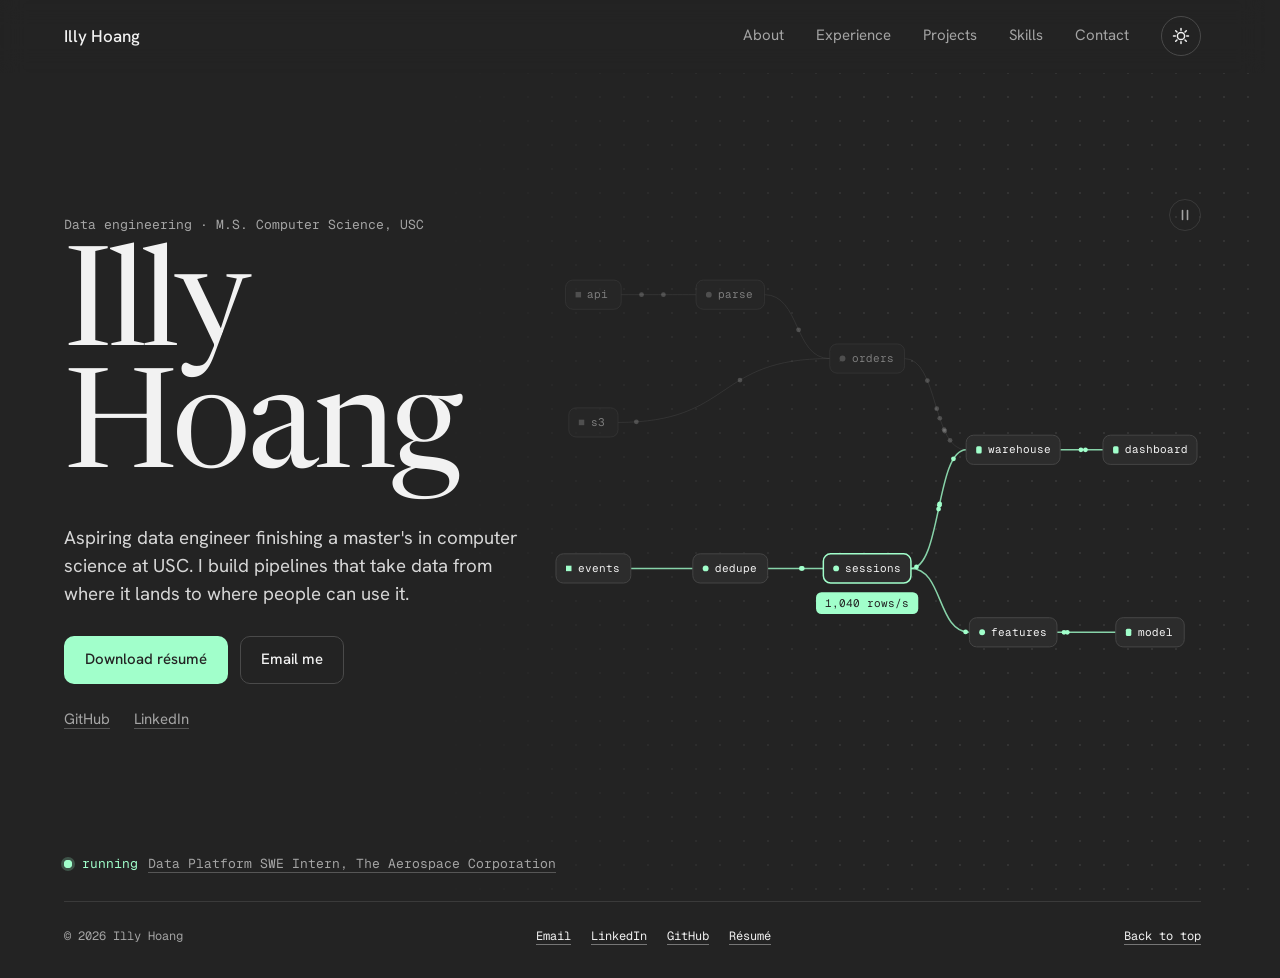
==== commit 9171370f: "separate values by their own pages" ====
--- a/index.html
+++ b/index.html
@@ -1,22 +1,18 @@
 <!doctype html>
 <html lang="en" data-theme="dark">
   <head>
+    <script>
+      // Links into the old single page (index.html#projects, #project-aq10, ...)
+      // go to the page that now holds that section.
+      (function () {
+        var m = location.hash.match(/^#(?:(about|experience|projects|skills|contact)|(project-[\w-]+))$/);
+        if (m) location.replace(m[1] ? m[1] + ".html" : "projects.html#" + m[2]);
+      })();
+    </script>
+    <!-- include:head -->
     <meta charset="UTF-8" />
     <meta name="viewport" content="width=device-width, initial-scale=1" />
-    <title>Illy Hoang · Data engineering</title>
-    <meta
-      name="description"
-      content="Illy Hoang, aspiring data engineer and computer science master's student at USC. Projects, experience and how to get in touch."
-    />
     <meta name="theme-color" content="#232323" />
-    <meta property="og:type" content="website" />
-    <meta property="og:title" content="Illy Hoang · Data engineering" />
-    <meta
-      property="og:description"
-      content="Aspiring data engineer and computer science master's student at USC."
-    />
-    <meta property="og:url" content="https://illydh.github.io/" />
-    <meta property="og:image" content="https://illydh.github.io/assets/portrait.webp" />
     <link rel="icon" type="image/png" sizes="64x64" href="assets/favicon-64.png" />
     <link rel="apple-touch-icon" href="assets/apple-touch-icon.png" />
     <script>
@@ -37,20 +33,30 @@
     />
     <link rel="stylesheet" href="style.css" />
     <script type="module" src="script.js"></script>
+    <!-- /include:head -->
+    <title>Illy Hoang · Data engineering</title>
+    <meta name="description" content="Illy Hoang, aspiring data engineer and computer science master's student at USC. Projects, experience and how to get in touch." />
+    <link rel="canonical" href="https://illydh.github.io/" />
+    <meta property="og:type" content="website" />
+    <meta property="og:title" content="Illy Hoang · Data engineering" />
+    <meta property="og:description" content="Aspiring data engineer and computer science master's student at USC." />
+    <meta property="og:url" content="https://illydh.github.io/" />
+    <meta property="og:image" content="https://illydh.github.io/assets/portrait.webp" />
   </head>
 
-  <body>
+  <body data-page="home">
+    <!-- include:header -->
     <a class="skip-link" href="#main">Skip to content</a>
 
     <header class="site-header" id="top">
       <nav class="nav wrap" aria-label="Main">
-        <a class="wordmark" href="#top">Illy Hoang</a>
+        <a class="wordmark" href="./">Illy Hoang</a>
         <ul class="nav-links" id="nav-links">
-          <li><a href="#about">About</a></li>
-          <li><a href="#experience">Experience</a></li>
-          <li><a href="#projects">Projects</a></li>
-          <li><a href="#skills">Skills</a></li>
-          <li><a href="#contact">Contact</a></li>
+          <li><a href="about.html">About</a></li>
+          <li><a href="experience.html">Experience</a></li>
+          <li><a href="projects.html">Projects</a></li>
+          <li><a href="skills.html">Skills</a></li>
+          <li><a href="contact.html">Contact</a></li>
         </ul>
         <div class="nav-actions">
           <button class="icon-btn" type="button" data-theme-toggle aria-label="Switch to light theme">
@@ -77,9 +83,9 @@
         </div>
       </nav>
     </header>
+    <!-- /include:header -->
 
     <main id="main">
-      <!-- HERO -->
       <section class="hero" aria-labelledby="hero-title">
         <div class="wrap hero-grid">
           <div class="hero-text">
@@ -124,446 +130,24 @@
         <p class="wrap status">
           <span class="run-dot" aria-hidden="true"></span>
           <span class="run-word">running</span>
-          <span>Data Platform SWE Intern, The Aerospace Corporation</span>
+          <a class="text-link" href="experience.html">Data Platform SWE Intern, The Aerospace Corporation</a>
         </p>
-      </section>
-
-      <!-- ABOUT -->
-      <section class="section" id="about" aria-labelledby="about-title">
-        <div class="wrap split">
-          <div class="sidehead">
-            <h2 id="about-title">About</h2>
-            <img
-              class="portrait"
-              src="assets/portrait-640.webp"
-              srcset="assets/portrait-640.webp 640w, assets/portrait.webp 815w"
-              sizes="(max-width: 900px) 320px, 300px"
-              alt="Illy Hoang in a graduation stole, resting a hand on the UConn husky statue"
-              width="815"
-              height="815"
-              loading="lazy"
-              decoding="async"
-            />
-          </div>
-          <div class="prose">
-            <!-- Draft copy: to be settled with Illy -->
-            <p>
-              I'm finishing a master's in computer science at USC and interning on a data platform team at
-              The Aerospace Corporation.
-            </p>
-            <p>
-              I like the unglamorous middle of the stack: getting data in, cleaning it, and making sure
-              it's there when someone needs it.
-            </p>
-            <p>
-              Before USC I studied computer science and math at UConn, where I was a Ronald E. McNair
-              Scholar. Outside work I run, hike and box.
-            </p>
-          </div>
-        </div>
-      </section>
-
-      <!-- EXPERIENCE -->
-      <section class="section" id="experience" aria-labelledby="experience-title">
-        <div class="wrap split">
-          <div class="sidehead">
-            <h2 id="experience-title">Experience</h2>
-            <p class="intro">Newest first. Open a role to see what I worked on there.</p>
-            <a class="text-link" href="assets/resume.pdf" target="_blank" rel="noopener">Full history in my résumé (PDF)</a>
-          </div>
-
-          <div class="runs">
-            <div class="runs-head" aria-hidden="true">
-              <span>status</span><span>dates</span><span>role</span>
-            </div>
-            <ol class="run-list">
-              <!-- TODO: start date and a one-line summary -->
-              <li class="run" data-status="running">
-                <div class="run-row">
-                  <span class="run-status"><span class="run-dot" aria-hidden="true"></span>running</span>
-                  <span class="run-dates">Now</span>
-                  <span class="run-role"><strong>Data Platform SWE Intern</strong><span>The Aerospace Corporation</span></span>
-                </div>
-              </li>
-              <!-- TODO: start date and a one-line summary -->
-              <li class="run" data-status="running">
-                <div class="run-row">
-                  <span class="run-status"><span class="run-dot" aria-hidden="true"></span>running</span>
-                  <span class="run-dates">Now</span>
-                  <span class="run-role"><strong>Graduate Research Assistant</strong><span>FORTIS Lab, USC</span></span>
-                </div>
-              </li>
-              <li class="run" data-status="running">
-                <details>
-                  <summary class="run-row">
-                    <span class="run-status"><span class="run-dot" aria-hidden="true"></span>running</span>
-                    <span class="run-dates">Sep 2025 – now</span>
-                    <span class="run-role"><strong>Computer Vision Lead</strong><span>USC Advanced Robotic Combat</span></span>
-                    <span class="run-toggle" aria-hidden="true"></span>
-                  </summary>
-                  <p class="run-body">
-                    Real-time multi-object tracking on a YOLO11 backbone at under 30 ms, with Segment
-                    Anything and optical flow to cut ID switches.
-                  </p>
-                </details>
-              </li>
-              <li class="run" data-status="done">
-                <details>
-                  <summary class="run-row">
-                    <span class="run-status"><span class="run-check" aria-hidden="true"></span>done</span>
-                    <span class="run-dates">Aug 2024 – May 2025</span>
-                    <span class="run-role"><strong>Software Engineer Intern</strong><span>Savant Systems</span></span>
-                    <span class="run-toggle" aria-hidden="true"></span>
-                  </summary>
-                  <p class="run-body">
-                    React Native screens for an IoT app, and a Node data extractor that keeps it in sync
-                    with AWS.
-                  </p>
-                </details>
-              </li>
-              <li class="run" data-status="done">
-                <details>
-                  <summary class="run-row">
-                    <span class="run-status"><span class="run-check" aria-hidden="true"></span>done</span>
-                    <span class="run-dates">May – Jul 2024</span>
-                    <span class="run-role"><strong>InStep Intern, AI Research</strong><span>Infosys</span></span>
-                    <span class="run-toggle" aria-hidden="true"></span>
-                  </summary>
-                  <p class="run-body">
-                    Tested GPT responses against new prompt-injection attacks and wrote up mitigations for
-                    enterprise use.
-                  </p>
-                </details>
-              </li>
-              <!-- TODO: dates for the next three roles -->
-              <li class="run" data-status="done">
-                <div class="run-row">
-                  <span class="run-status"><span class="run-check" aria-hidden="true"></span>done</span>
-                  <span class="run-dates">—</span>
-                  <span class="run-role"><strong>Undergraduate Teaching Assistant</strong><span>UConn School of Computing</span></span>
-                </div>
-              </li>
-              <li class="run" data-status="done">
-                <div class="run-row">
-                  <span class="run-status"><span class="run-check" aria-hidden="true"></span>done</span>
-                  <span class="run-dates">—</span>
-                  <span class="run-role"><strong>Web Developer</strong><span>UConn University Communications</span></span>
-                </div>
-              </li>
-              <li class="run" data-status="done">
-                <div class="run-row">
-                  <span class="run-status"><span class="run-check" aria-hidden="true"></span>done</span>
-                  <span class="run-dates">—</span>
-                  <span class="run-role"><strong>Database Intern</strong><span>Easy Event Planning</span></span>
-                </div>
-              </li>
-            </ol>
-
-            <h3 class="runs-group">education</h3>
-            <ol class="run-list">
-              <li class="run" data-status="running">
-                <div class="run-row">
-                  <span class="run-status"><span class="run-dot" aria-hidden="true"></span>running</span>
-                  <span class="run-dates">2025 – 2027</span>
-                  <span class="run-role"><strong>M.S. Computer Science</strong><span>University of Southern California</span></span>
-                </div>
-              </li>
-              <li class="run" data-status="done">
-                <div class="run-row">
-                  <span class="run-status"><span class="run-check" aria-hidden="true"></span>done</span>
-                  <span class="run-dates">2021 – 2025</span>
-                  <span class="run-role"><strong>B.S. Computer Science, minor in Mathematics</strong><span>University of Connecticut · McNair Scholar</span></span>
-                </div>
-              </li>
-            </ol>
-          </div>
-        </div>
-      </section>
-
-      <!-- PROJECTS -->
-      <section class="section" id="projects" aria-labelledby="projects-title">
-        <div class="wrap">
-          <div class="section-head">
-            <h2 id="projects-title">Projects</h2>
-            <p class="meta"><span>projects</span> 6 rows · 2024–2026</p>
-          </div>
-
-          <div class="result-set">
-            <div class="result-head" aria-hidden="true">
-              <span>#</span><span>project</span><span>summary</span><span>stack</span><span>year</span>
-            </div>
-            <ol class="result-rows">
-              <li>
-                <button class="row" type="button" data-project="tien-len-ai" data-preview="assets/section-projects/preview/tien-len-ai.webp" aria-haspopup="dialog">
-                  <img class="row-thumb" src="assets/section-projects/thumb/tien-len-ai.webp" alt="" width="160" height="160" loading="lazy" decoding="async" />
-                  <span class="row-index">01</span>
-                  <span class="row-title">Tiến Lên AI</span>
-                  <span class="row-summary">Four AI players at a Vietnamese card table</span>
-                  <span class="row-stack">TypeScript · React</span>
-                  <span class="row-year">2025–</span>
-                  <span class="row-arrow" aria-hidden="true"></span>
-                </button>
-              </li>
-              <li>
-                <button class="row" type="button" data-project="ghostformer" data-preview="assets/section-projects/preview/ghostformer.webp" aria-haspopup="dialog">
-                  <img class="row-thumb" src="assets/section-projects/thumb/ghostformer.webp" alt="" width="160" height="160" loading="lazy" decoding="async" />
-                  <span class="row-index">02</span>
-                  <span class="row-title">GhostFormer</span>
-                  <span class="row-summary">Predicting a hidden NFL player's motion</span>
-                  <span class="row-stack">PyTorch · Lightning</span>
-                  <span class="row-year">2024–25</span>
-                  <span class="row-arrow" aria-hidden="true"></span>
-                </button>
-              </li>
-              <li>
-                <button class="row" type="button" data-project="aq10" data-preview="assets/section-projects/preview/aq10.webp" aria-haspopup="dialog">
-                  <img class="row-thumb" src="assets/section-projects/thumb/aq10.webp" alt="" width="160" height="160" loading="lazy" decoding="async" />
-                  <span class="row-index">03</span>
-                  <span class="row-title">AQ-10 screening model</span>
-                  <span class="row-summary">Autism diagnosis from ten screening answers</span>
-                  <span class="row-stack">PyTorch · FastAPI</span>
-                  <span class="row-year">2025</span>
-                  <span class="row-arrow" aria-hidden="true"></span>
-                </button>
-              </li>
-              <li>
-                <button class="row" type="button" data-project="fashionforward" data-preview="assets/section-projects/preview/fashionforward.webp" aria-haspopup="dialog">
-                  <img class="row-thumb" src="assets/section-projects/thumb/fashionforward.webp" alt="" width="160" height="160" loading="lazy" decoding="async" />
-                  <span class="row-index">04</span>
-                  <span class="row-title">FashionForward</span>
-                  <span class="row-summary">Outfit compatibility and recommendations</span>
-                  <span class="row-stack">Python · Recsys</span>
-                  <span class="row-year">2025</span>
-                  <span class="row-arrow" aria-hidden="true"></span>
-                </button>
-              </li>
-              <li>
-                <button class="row" type="button" data-project="nmt-attention" data-preview="assets/section-projects/preview/nmt-attention.webp" aria-haspopup="dialog">
-                  <img class="row-thumb" src="assets/section-projects/thumb/nmt-attention.webp" alt="" width="160" height="160" loading="lazy" decoding="async" />
-                  <span class="row-index">05</span>
-                  <span class="row-title">Attention in NMT</span>
-                  <span class="row-summary">How much attention matters in translation</span>
-                  <span class="row-stack">Seq2seq · NLP</span>
-                  <span class="row-year">2024</span>
-                  <span class="row-arrow" aria-hidden="true"></span>
-                </button>
-              </li>
-              <li>
-                <button class="row" type="button" data-project="calories" data-preview="assets/section-projects/preview/calories.webp" aria-haspopup="dialog">
-                  <img class="row-thumb" src="assets/section-projects/thumb/calories.webp" alt="" width="160" height="160" loading="lazy" decoding="async" />
-                  <span class="row-index">06</span>
-                  <span class="row-title">Calories burned</span>
-                  <span class="row-summary">Estimating calories from a workout's vitals</span>
-                  <span class="row-stack">Python · Regression</span>
-                  <span class="row-year">2024</span>
-                  <span class="row-arrow" aria-hidden="true"></span>
-                </button>
-              </li>
-            </ol>
-          </div>
-        </div>
-      </section>
-
-      <!-- SKILLS -->
-      <section class="section" id="skills" aria-labelledby="skills-title">
-        <div class="wrap">
-          <div class="section-head">
-            <h2 id="skills-title">Skills</h2>
-            <p class="meta"><span>languages</span> Python · SQL · Java · C++ · TypeScript · Bash</p>
-          </div>
-          <!-- Draft groupings: to be settled with Illy -->
-          <ol class="stages">
-            <li class="stage">
-              <div class="stage-head"><span class="node" data-kind="source">ingest</span></div>
-              <ul><li>Python</li><li>Node.js</li><li>Playwright</li></ul>
-            </li>
-            <li class="stage">
-              <div class="stage-head"><span class="node" data-kind="sink">store</span></div>
-              <ul><li>PostgreSQL</li><li>MongoDB</li><li>AWS</li></ul>
-            </li>
-            <li class="stage">
-              <div class="stage-head"><span class="node" data-kind="transform">transform</span></div>
-              <ul><li>SQL</li><li>pandas</li><li>Polars</li><li>NumPy</li></ul>
-            </li>
-            <li class="stage">
-              <div class="stage-head"><span class="node" data-kind="transform">orchestrate</span></div>
-              <ul><li>Docker</li><li>Git</li><li>Jenkins</li></ul>
-            </li>
-            <li class="stage">
-              <div class="stage-head"><span class="node" data-kind="sink">serve</span></div>
-              <ul><li>FastAPI</li><li>Flask</li><li>Tableau</li></ul>
-            </li>
-          </ol>
-        </div>
       </section>
     </main>
 
-    <!-- CONTACT (inverse band) -->
-    <footer class="contact" id="contact" aria-labelledby="contact-title">
-      <div class="wrap">
-        <h2 class="label" id="contact-title">contact</h2>
-        <div class="email-row">
-          <a class="email" href="mailto:illyd.hoang@gmail.com" data-copy="illyd.hoang@gmail.com">illyd.hoang@gmail.com</a>
-          <span class="toast" role="status" aria-live="polite"></span>
-        </div>
-        <p class="contact-line">Email is the quickest way to reach me. Click the address to copy it.</p>
-        <p class="contact-links">
+    <!-- include:footer -->
+    <footer class="site-footer">
+      <div class="wrap footer-line">
+        <span>© 2026 Illy Hoang</span>
+        <span class="footer-links">
+          <a class="text-link" href="mailto:illyd.hoang@gmail.com">Email</a>
           <a class="text-link" href="https://www.linkedin.com/in/illydh/">LinkedIn</a>
           <a class="text-link" href="https://github.com/illydh">GitHub</a>
-          <a class="text-link" href="assets/resume.pdf" target="_blank" rel="noopener">Résumé (PDF)</a>
-        </p>
-        <div class="footer-line">
-          <span>© 2026 Illy Hoang</span>
-          <span>Hand-built in HTML, CSS and JavaScript</span>
-          <a class="text-link" href="#top">Back to top</a>
-        </div>
+          <a class="text-link" href="assets/resume.pdf" target="_blank" rel="noopener">Résumé</a>
+        </span>
+        <a class="text-link" href="#top">Back to top</a>
       </div>
     </footer>
-
-    <!-- Project detail panel: filled from the templates below -->
-    <dialog class="panel" aria-labelledby="panel-title">
-      <div class="sheet">
-        <div class="sheet-top">
-          <span class="sheet-meta" data-slot="meta"></span>
-          <button class="btn-close" type="button" data-close>Close <kbd>Esc</kbd></button>
-        </div>
-        <div class="sheet-body" data-slot="body"></div>
-      </div>
-    </dialog>
-
-    <!-- Draft write-ups: to be settled with Illy -->
-    <template id="project-tien-len-ai" data-meta="01 · 2025–present">
-      <h3 id="panel-title">Tiến Lên AI</h3>
-      <p class="sheet-hook">Four AI players at a Vietnamese card table.</p>
-      <img class="sheet-img" src="assets/section-projects/preview/tien-len-ai.webp" alt="Neon playing cards fanned out over a circuit board" width="640" height="640" />
-      <div class="strip">
-        <p class="label">pipeline</p>
-        <ol>
-          <li data-kind="source">game state</li>
-          <li data-kind="transform">minimax · α-β</li>
-          <li data-kind="output">win-rate sim</li>
-        </ol>
-      </div>
-      <dl class="writeup">
-        <div><dt>Problem</dt><dd>Which strategy wins Tiến Lên most often?</dd></div>
-        <div><dt>Approach</dt><dd>A playable web game where any seat can be human, random, greedy or minimax with alpha-beta pruning. A headless simulator plays hundreds of games to compare win rates.</dd></div>
-        <div><dt>Result</dt><dd>Alpha-beta cuts the branches searched per turn by about 40%.</dd></div>
-      </dl>
-      <p class="sheet-links">
-        <a class="btn btn-solid" href="https://tien-len-ai.vercel.app/">Play the demo</a>
-        <a class="btn btn-outline" href="https://github.com/illydh/tien-len-ai">GitHub</a>
-      </p>
-    </template>
-
-    <template id="project-ghostformer" data-meta="02 · 2024–2025 · NFL Big Data Bowl">
-      <h3 id="panel-title">GhostFormer</h3>
-      <p class="sheet-hook">Predicting a hidden NFL player's motion from the other 21.</p>
-      <img class="sheet-img" src="assets/section-projects/preview/ghostformer.webp" alt="NFL Big Data Bowl logo" width="960" height="501" />
-      <div class="strip">
-        <p class="label">pipeline</p>
-        <ol>
-          <li data-kind="source">tracking CSVs</li>
-          <li data-kind="transform">masked frames</li>
-          <li data-kind="output">position grid</li>
-        </ol>
-      </div>
-      <dl class="writeup">
-        <div><dt>Problem</dt><dd>Given 21 players, where should the 22nd be before the snap?</dd></div>
-        <div><dt>Approach</dt><dd>Hide one defender per sample. A spatial transformer reads each frame, a temporal one reads the hidden player's history, and a grid head picks a spot on a 120×60 field.</dd></div>
-        <div><dt>Result</dt><dd>About 70% accuracy and F1 on position, with a 3-yard mean error.</dd></div>
-      </dl>
-      <p class="sheet-links">
-        <a class="btn btn-outline" href="https://github.com/illydh/2025-nfl-bdb">GitHub</a>
-      </p>
-    </template>
-
-    <template id="project-aq10" data-meta="03 · 2025 · UConn">
-      <h3 id="panel-title">AQ-10 screening model</h3>
-      <p class="sheet-hook">Predicting autism diagnosis from ten screening answers.</p>
-      <img class="sheet-img" src="assets/section-projects/preview/aq10.webp" alt="AQ-10 title card with a cartoon owl" width="960" height="685" />
-      <div class="strip">
-        <p class="label">pipeline</p>
-        <ol>
-          <li data-kind="source">survey answers</li>
-          <li data-kind="transform">transformer</li>
-          <li data-kind="output">FastAPI service</li>
-        </ol>
-      </div>
-      <dl class="writeup">
-        <div><dt>Problem</dt><dd>A naive model scores 91.5% accuracy by calling everyone negative.</dd></div>
-        <div><dt>Approach</dt><dd>A transformer over the AQ-10 answers plus age and gender, retrained for balance and served through FastAPI with a React front end.</dd></div>
-        <div><dt>Result</dt><dd>ROC AUC 0.82 and PR AUC 0.77. Advised by Suining He, PhD.</dd></div>
-      </dl>
-      <p class="sheet-links">
-        <a class="btn btn-outline" href="https://github.com/illydh/aq10-analysis/tree/main">GitHub</a>
-        <a class="btn btn-outline" href="assets/section-projects/project-5-final-report.pdf" target="_blank" rel="noopener">Report (PDF)</a>
-      </p>
-    </template>
-
-    <!-- TODO: FashionForward result and details -->
-    <template id="project-fashionforward" data-meta="04 · 2025 · UConn senior design">
-      <h3 id="panel-title">FashionForward</h3>
-      <p class="sheet-hook">Outfit compatibility and recommendations.</p>
-      <img class="sheet-img" src="assets/section-projects/preview/fashionforward.webp" alt="Grid of clothing items sorted by category" width="960" height="438" />
-      <div class="strip">
-        <p class="label">pipeline</p>
-        <ol>
-          <li data-kind="source">catalog images</li>
-          <li data-kind="transform">compatibility model</li>
-          <li data-kind="output">live recs</li>
-        </ol>
-      </div>
-      <dl class="writeup">
-        <div><dt>Approach</dt><dd>A recommender, an outfit-compatibility model and a live recommendation app, built by a senior design team.</dd></div>
-      </dl>
-      <p class="sheet-links">
-        <a class="btn btn-outline" href="https://github.com/CSE-SDP-Group-11">GitHub</a>
-        <a class="btn btn-outline" href="https://www.overleaf.com/read/ghprshmtzbsk#2ba8bb">Paper</a>
-      </p>
-    </template>
-
-    <!-- TODO: NMT result -->
-    <template id="project-nmt-attention" data-meta="05 · Spring 2024 · independent study">
-      <h3 id="panel-title">Attention in NMT</h3>
-      <p class="sheet-hook">How much does the attention mechanism change translation quality?</p>
-      <img class="sheet-img" src="assets/section-projects/preview/nmt-attention.webp" alt="Diagram of an encoder–decoder translation model with attention" width="960" height="541" />
-      <div class="strip">
-        <p class="label">pipeline</p>
-        <ol>
-          <li data-kind="source">EN–ES pairs</li>
-          <li data-kind="transform">encoder–decoder</li>
-          <li data-kind="output">BERTScore</li>
-        </ol>
-      </div>
-      <dl class="writeup">
-        <div><dt>Approach</dt><dd>One English-to-Spanish encoder–decoder, trained with several attention types and scored with BERTScore.</dd></div>
-      </dl>
-      <p class="sheet-links">
-        <a class="btn btn-outline" href="https://github.com/illydh/nmt-model">GitHub</a>
-        <a class="btn btn-outline" href="https://github.com/illydh/nmt-model/blob/main/spr24-research/final-report/nmt_model_final_report.pdf">Paper</a>
-      </p>
-    </template>
-
-    <!-- TODO: calories result -->
-    <template id="project-calories" data-meta="06 · 2024">
-      <h3 id="panel-title">Calories burned</h3>
-      <p class="sheet-hook">Estimating calories from a workout's vitals.</p>
-      <img class="sheet-img" src="assets/section-projects/preview/calories.webp" alt="Illustration of two people running" width="735" height="794" />
-      <div class="strip">
-        <p class="label">pipeline</p>
-        <ol>
-          <li data-kind="source">workout vitals</li>
-          <li data-kind="transform">cleaning</li>
-          <li data-kind="output">regression</li>
-        </ol>
-      </div>
-      <dl class="writeup">
-        <div><dt>Problem</dt><dd>Given heart rate, height, weight, duration and body temperature, how many calories did a workout burn?</dd></div>
-        <div><dt>Approach</dt><dd>An end-to-end pipeline on a public exercise dataset, from cleaning through model comparison.</dd></div>
-      </dl>
-      <p class="sheet-links">
-        <a class="btn btn-outline" href="https://github.com/illydh/calories-burnt-predictor">GitHub</a>
-      </p>
-    </template>
+    <!-- /include:footer -->
   </body>
 </html>
--- a/style.css
+++ b/style.css
@@ -102,12 +102,19 @@
 }
 
 body {
+  display: flex;
+  flex-direction: column;
+  min-height: 100dvh;
   background: var(--bg);
   color: var(--ink);
   font: 400 1.0625rem/1.55 var(--font-text);
   -webkit-font-smoothing: antialiased;
   -moz-osx-font-smoothing: grayscale;
   text-rendering: optimizeLegibility;
+}
+
+main {
+  flex: 1;
 }
 
 img,
@@ -188,7 +195,7 @@
   color: var(--muted);
 }
 
-h2 {
+h1 {
   font: 400 clamp(2.5rem, 4.4vw, 4rem) / 1 var(--font-display);
   letter-spacing: -0.02em;
 }
@@ -582,6 +589,13 @@
   color: var(--lit);
 }
 
+/* The role links to Experience; the padding gives it a 44px tap height
+   without making the line taller. */
+.status .text-link {
+  padding-block: 14px;
+  margin-block: -14px;
+}
+
 .run-dot {
   position: relative;
   flex: none;
@@ -680,15 +694,6 @@
 
 .section {
   padding-block: var(--section-space);
-}
-
-.section + .section {
-  padding-top: 0;
-}
-
-.section + .section > .wrap {
-  padding-top: var(--section-space);
-  border-top: 1px solid var(--line);
 }
 
 .split {
@@ -1410,6 +1415,40 @@
   color: var(--ink);
 }
 
+/* Slim footer on every page but Contact */
+.site-footer {
+  padding-bottom: 20px;
+}
+
+.site-footer .footer-line {
+  margin-top: 0;
+  row-gap: 0;
+}
+
+.footer-links {
+  display: flex;
+  flex-wrap: wrap;
+  gap: 0 20px;
+}
+
+/* On its own page the contact band fills the space under the header,
+   with the footer line at the bottom. */
+[data-page="contact"] main,
+[data-page="contact"] .contact,
+[data-page="contact"] .contact > .wrap {
+  display: flex;
+  flex-direction: column;
+  flex: 1;
+}
+
+[data-page="contact"] .contact-links {
+  margin-bottom: clamp(72px, 9vw, 120px);
+}
+
+[data-page="contact"] .footer-line {
+  margin-top: auto;
+}
+
 /* ==========================================================================
    Project panel
    ========================================================================== */
@@ -1630,6 +1669,44 @@
 }
 
 /* ==========================================================================
+   Page-to-page navigation
+   The header holds still while the page under it crossfades with a small
+   rise. Browsers without cross-document view transitions just navigate.
+   ========================================================================== */
+
+@media (prefers-reduced-motion: no-preference) {
+  @view-transition {
+    navigation: auto;
+    types: page;
+  }
+
+  .site-header {
+    view-transition-name: site-header;
+  }
+}
+
+:root:active-view-transition-type(page)::view-transition-old(root) {
+  animation: 120ms ease-in both page-out;
+}
+
+:root:active-view-transition-type(page)::view-transition-new(root) {
+  animation: 260ms var(--ease-out) both page-in;
+}
+
+@keyframes page-out {
+  to {
+    opacity: 0;
+  }
+}
+
+@keyframes page-in {
+  from {
+    opacity: 0;
+    transform: translateY(6px);
+  }
+}
+
+/* ==========================================================================
    Reduced motion
    ========================================================================== */
 
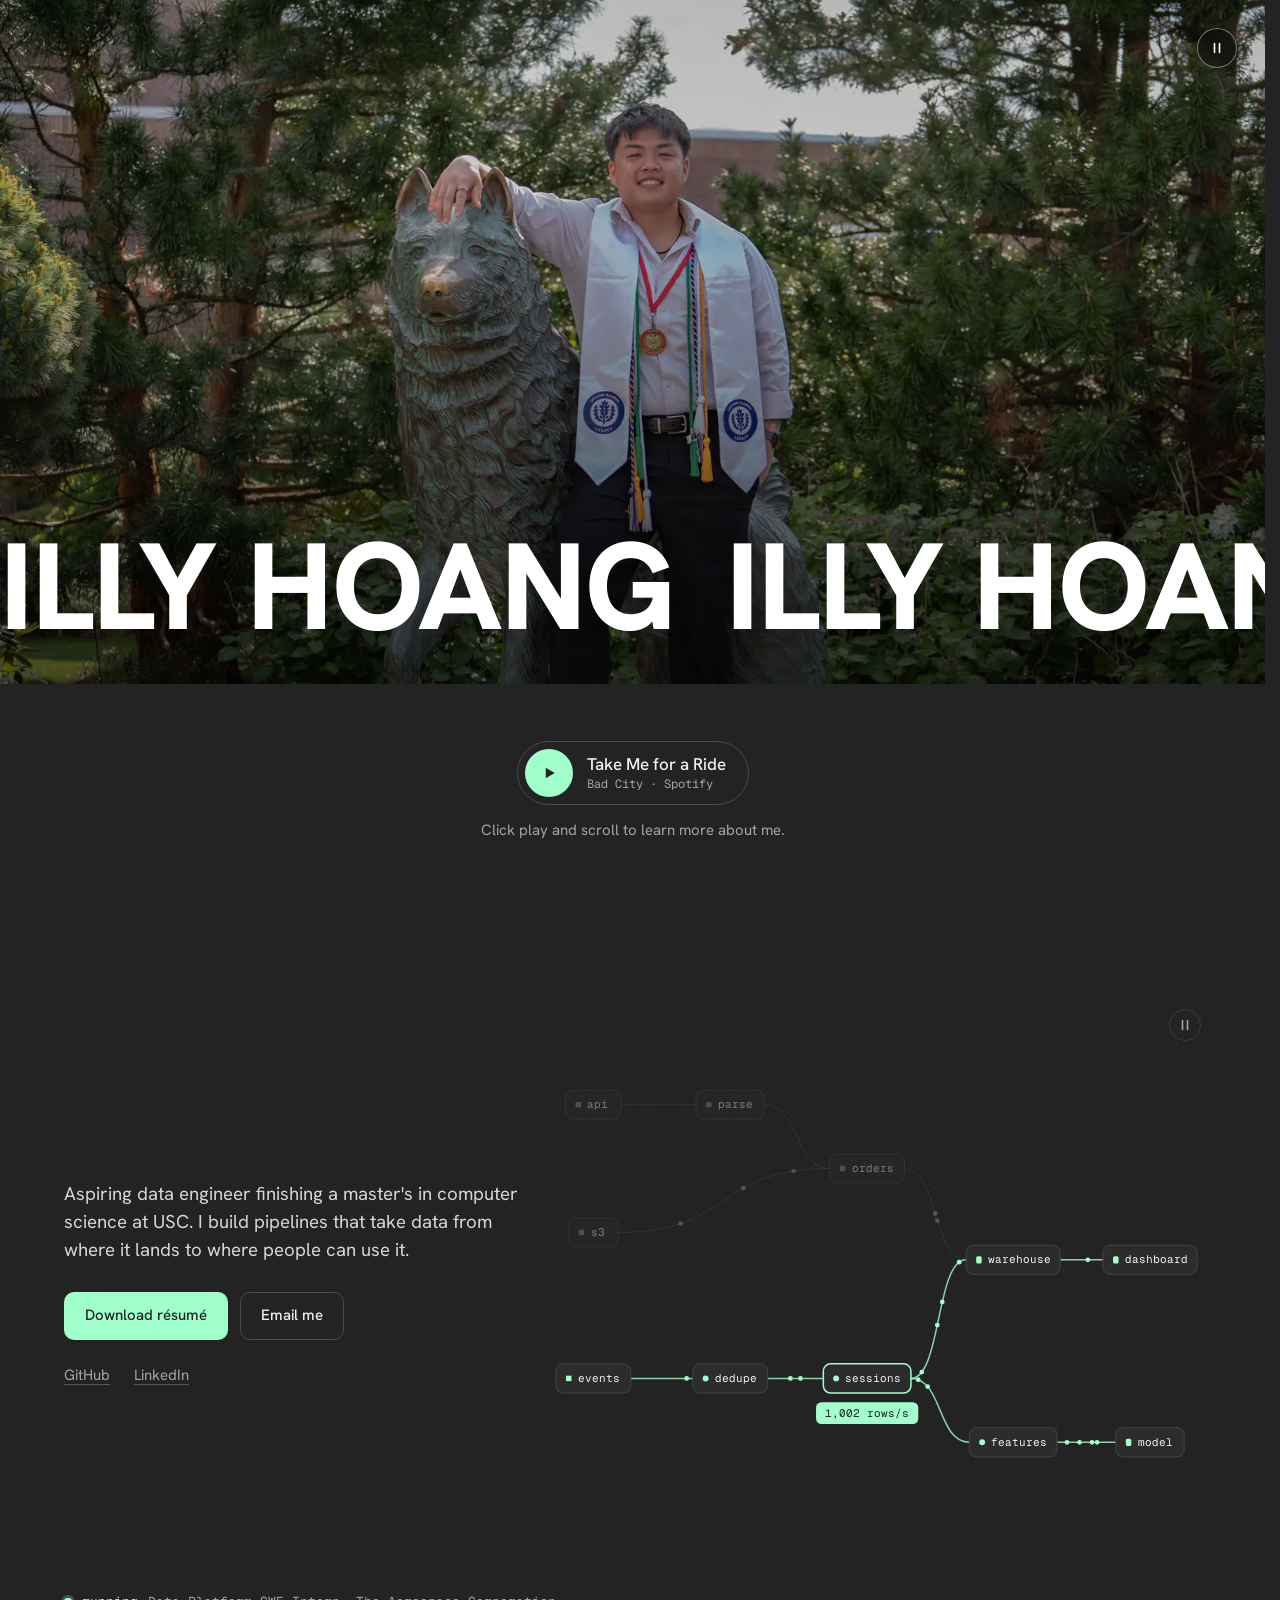
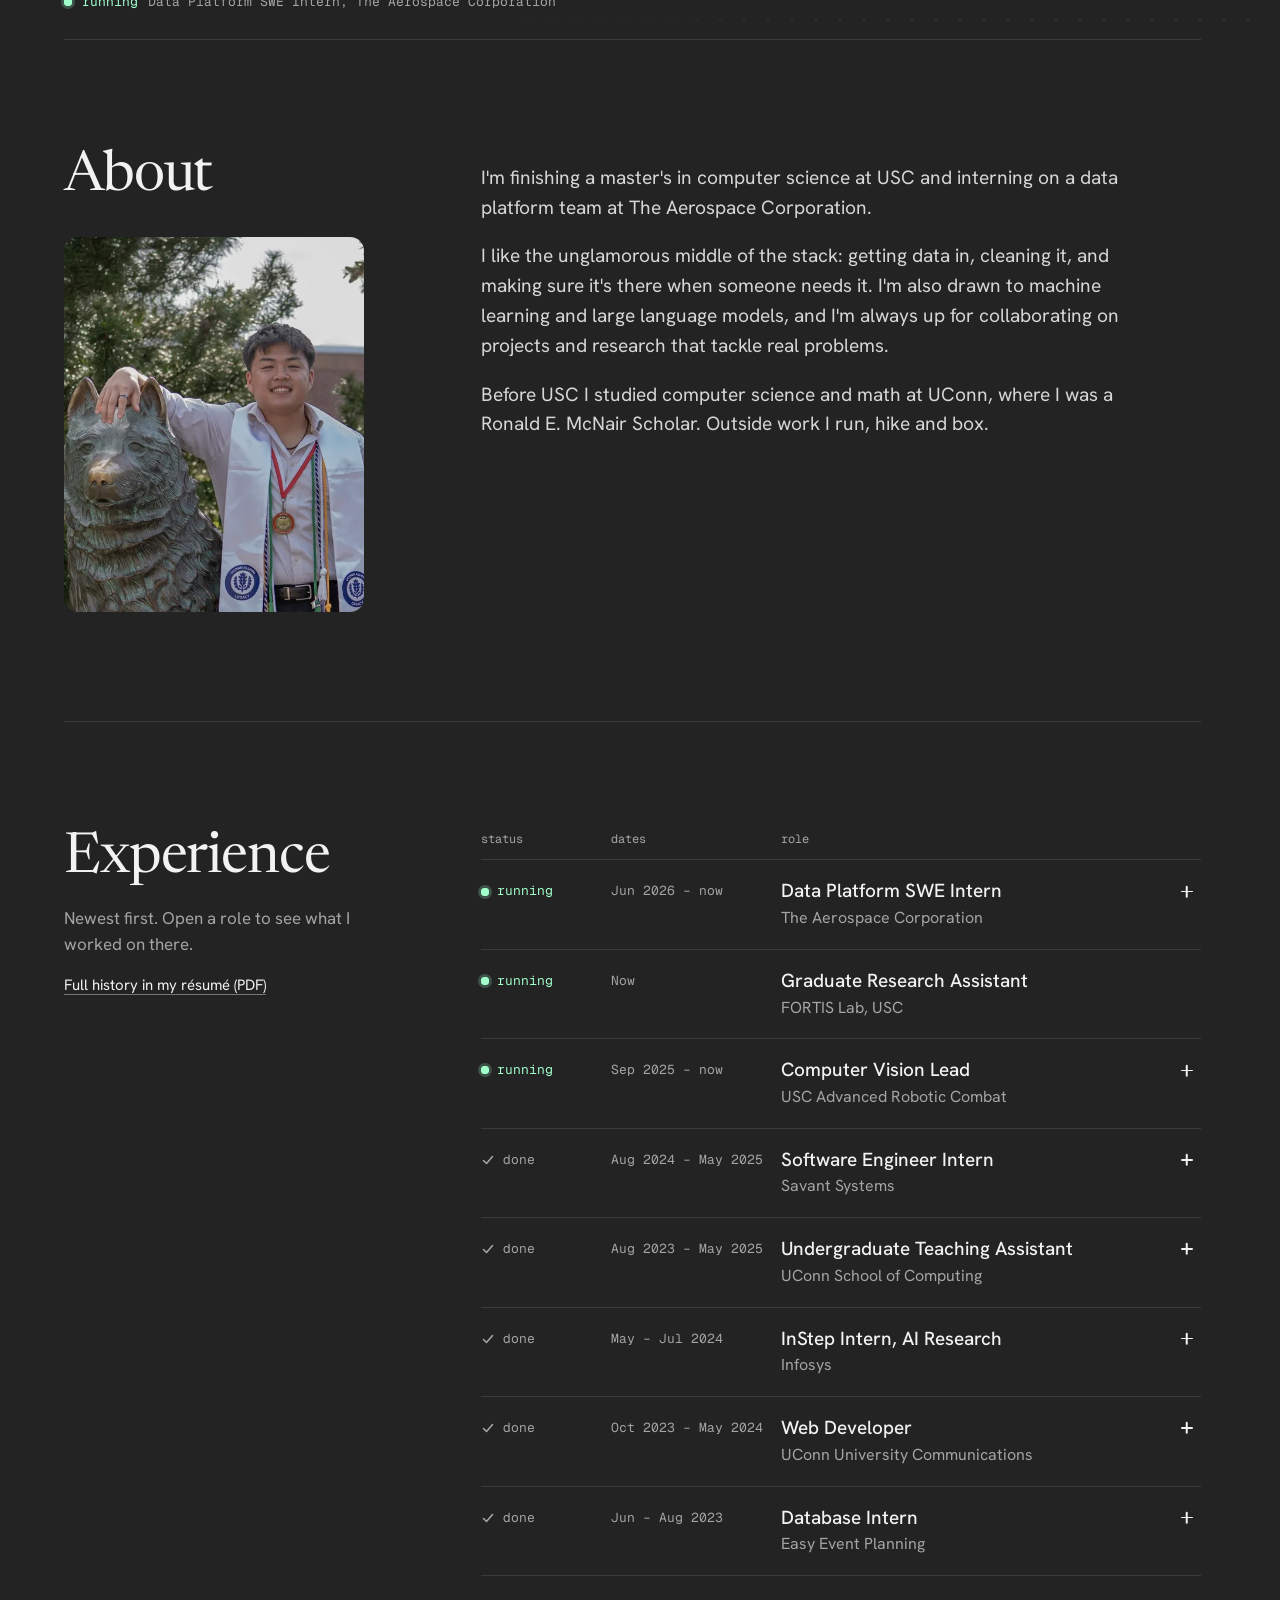
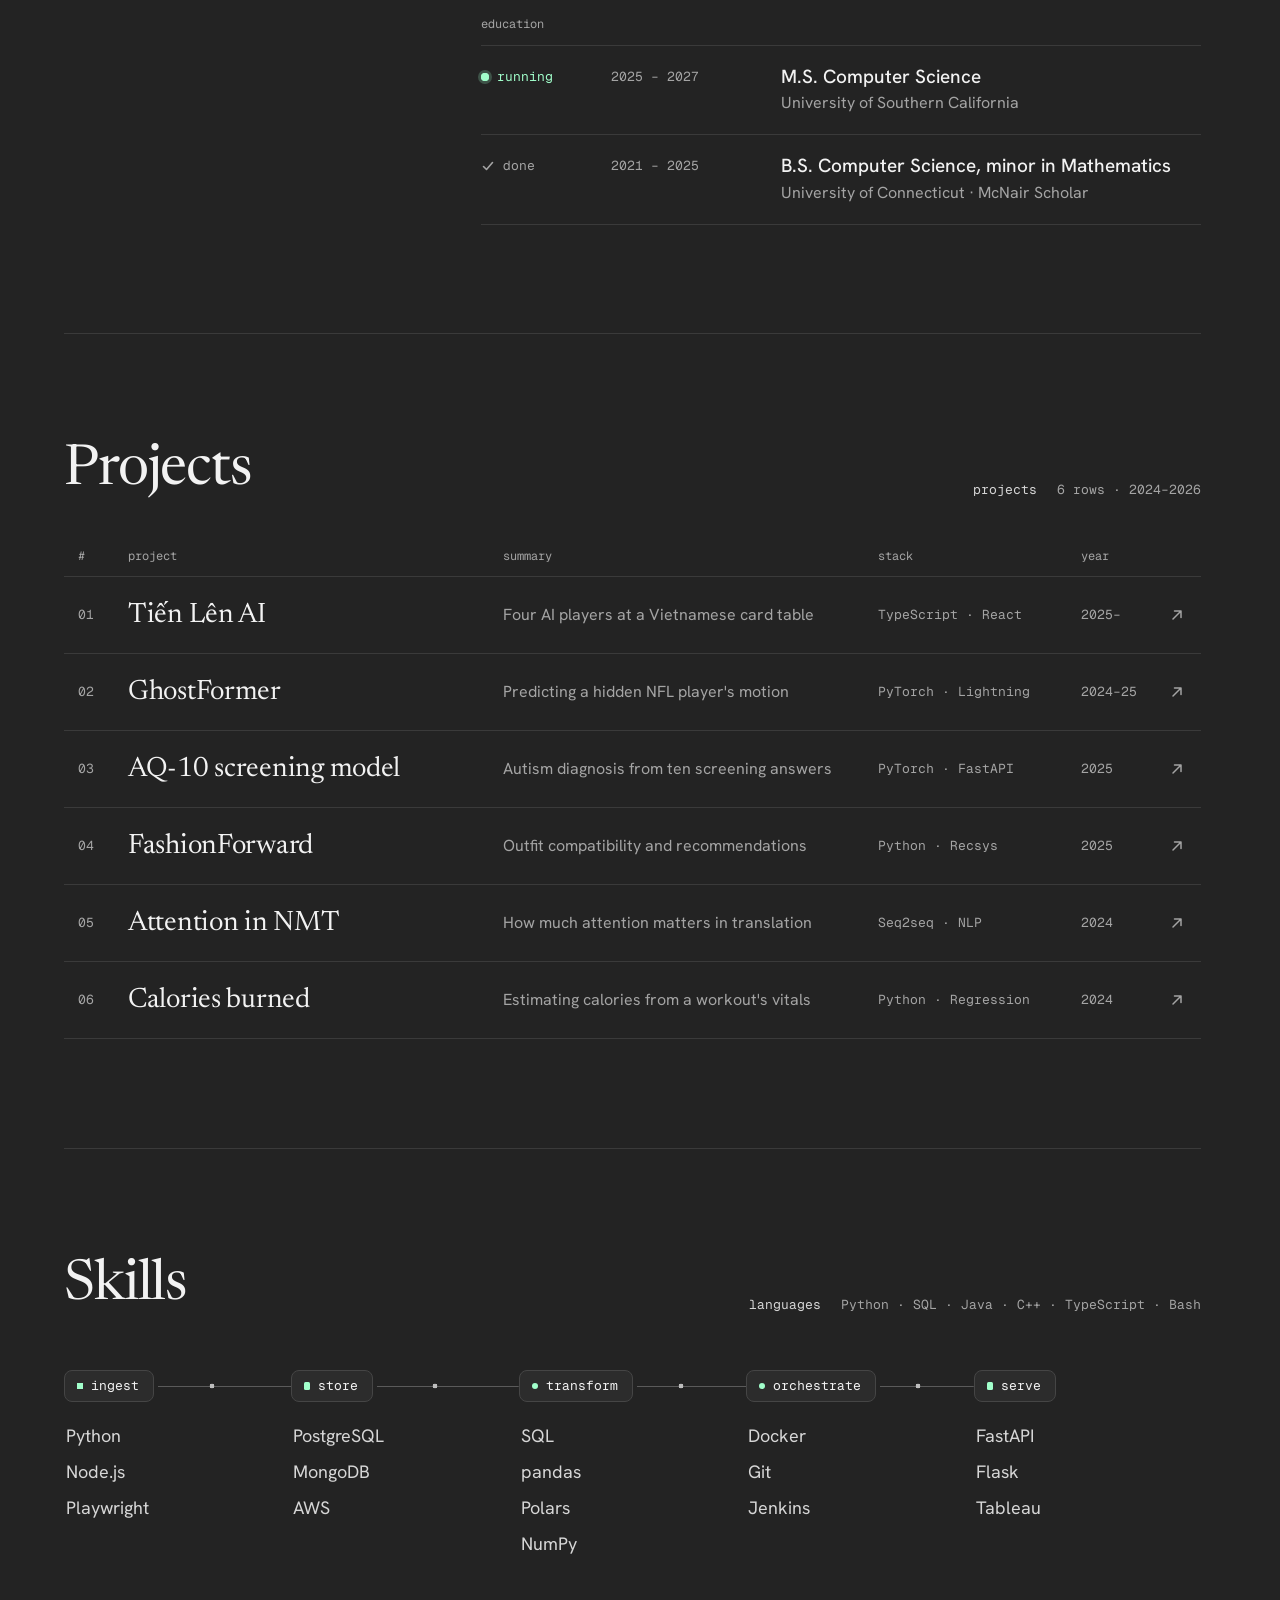
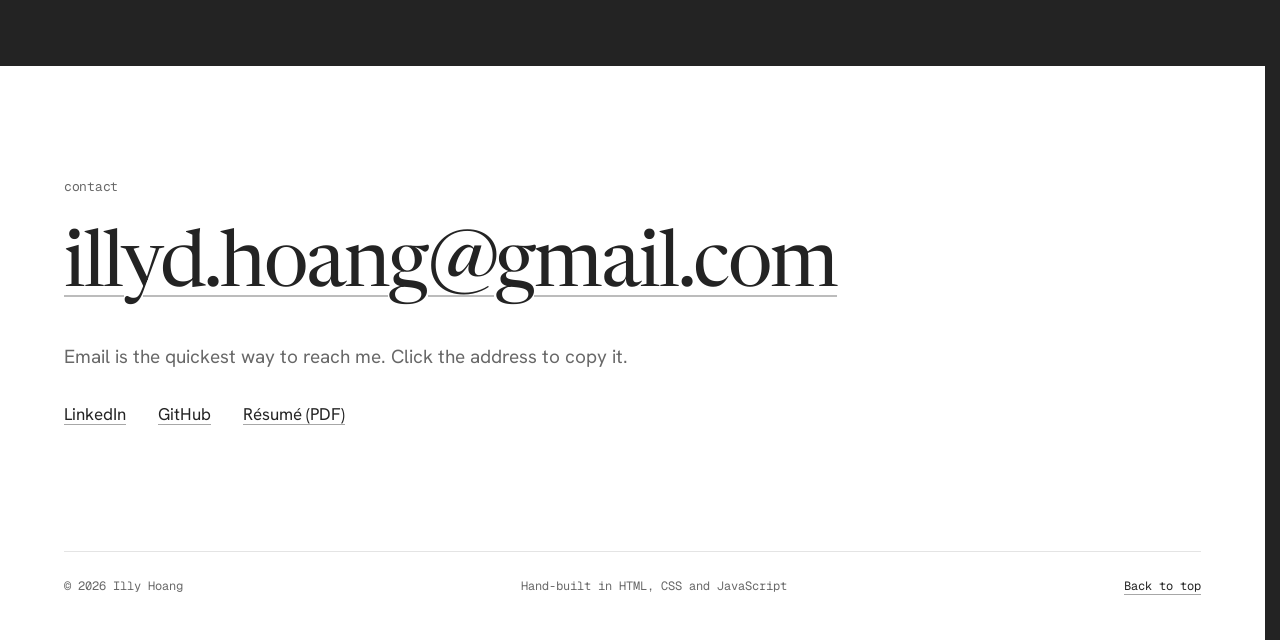
==== commit 066c219b: "Return to the single-page landing page with cover and updated experience" ====
--- a/index.html
+++ b/index.html
@@ -1,18 +1,22 @@
 <!doctype html>
 <html lang="en" data-theme="dark">
   <head>
-    <script>
-      // Links into the old single page (index.html#projects, #project-aq10, ...)
-      // go to the page that now holds that section.
-      (function () {
-        var m = location.hash.match(/^#(?:(about|experience|projects|skills|contact)|(project-[\w-]+))$/);
-        if (m) location.replace(m[1] ? m[1] + ".html" : "projects.html#" + m[2]);
-      })();
-    </script>
-    <!-- include:head -->
     <meta charset="UTF-8" />
     <meta name="viewport" content="width=device-width, initial-scale=1" />
+    <title>Illy Hoang · Data engineering</title>
+    <meta
+      name="description"
+      content="Illy Hoang, aspiring data engineer and computer science master's student at USC. Projects, experience and how to get in touch."
+    />
     <meta name="theme-color" content="#232323" />
+    <meta property="og:type" content="website" />
+    <meta property="og:title" content="Illy Hoang · Data engineering" />
+    <meta
+      property="og:description"
+      content="Aspiring data engineer and computer science master's student at USC."
+    />
+    <meta property="og:url" content="https://illydh.github.io/" />
+    <meta property="og:image" content="https://illydh.github.io/assets/portrait.webp" />
     <link rel="icon" type="image/png" sizes="64x64" href="assets/favicon-64.png" />
     <link rel="apple-touch-icon" href="assets/apple-touch-icon.png" />
     <script>
@@ -29,36 +33,39 @@
     <link rel="preconnect" href="https://fonts.gstatic.com" crossorigin />
     <link
       rel="stylesheet"
-      href="https://fonts.googleapis.com/css2?family=Geist+Mono&family=Hanken+Grotesk:wght@400;500&family=Newsreader:opsz@6..72&display=swap"
+      href="https://fonts.googleapis.com/css2?family=Geist+Mono&family=Hanken+Grotesk:wght@400;500;800&family=Newsreader:opsz@6..72&display=swap"
     />
     <link rel="stylesheet" href="style.css" />
     <script type="module" src="script.js"></script>
-    <!-- /include:head -->
-    <title>Illy Hoang · Data engineering</title>
-    <meta name="description" content="Illy Hoang, aspiring data engineer and computer science master's student at USC. Projects, experience and how to get in touch." />
-    <link rel="canonical" href="https://illydh.github.io/" />
-    <meta property="og:type" content="website" />
-    <meta property="og:title" content="Illy Hoang · Data engineering" />
-    <meta property="og:description" content="Aspiring data engineer and computer science master's student at USC." />
-    <meta property="og:url" content="https://illydh.github.io/" />
-    <meta property="og:image" content="https://illydh.github.io/assets/portrait.webp" />
   </head>
 
-  <body data-page="home">
-    <!-- include:header -->
+  <body>
     <a class="skip-link" href="#main">Skip to content</a>
 
     <header class="site-header" id="top">
       <nav class="nav wrap" aria-label="Main">
-        <a class="wordmark" href="./">Illy Hoang</a>
+        <a class="wordmark" href="#top">Illy Hoang</a>
         <ul class="nav-links" id="nav-links">
-          <li><a href="about.html">About</a></li>
-          <li><a href="experience.html">Experience</a></li>
-          <li><a href="projects.html">Projects</a></li>
-          <li><a href="skills.html">Skills</a></li>
-          <li><a href="contact.html">Contact</a></li>
+          <li><a href="#about">About</a></li>
+          <li><a href="#experience">Experience</a></li>
+          <li><a href="#projects">Projects</a></li>
+          <li><a href="#skills">Skills</a></li>
+          <li><a href="#contact">Contact</a></li>
         </ul>
         <div class="nav-actions">
+          <!-- Shown once the cover's song has been started -->
+          <div class="now-playing" hidden>
+            <span class="eq" aria-hidden="true"><i></i><i></i><i></i></span>
+            <span class="now-title">Take Me for a Ride · Bad City</span>
+            <button class="now-toggle" type="button" aria-label="Pause Take Me for a Ride">
+              <svg class="icon-pause" width="12" height="12" viewBox="0 0 12 12" aria-hidden="true">
+                <path d="M4 2.5v7M8 2.5v7" stroke="currentColor" stroke-width="1.8" stroke-linecap="round" />
+              </svg>
+              <svg class="icon-play" width="12" height="12" viewBox="0 0 12 12" aria-hidden="true">
+                <path d="M3.5 2l6.5 4-6.5 4z" fill="currentColor" />
+              </svg>
+            </button>
+          </div>
           <button class="icon-btn" type="button" data-theme-toggle aria-label="Switch to light theme">
             <svg class="icon-sun" width="18" height="18" viewBox="0 0 18 18" aria-hidden="true">
               <circle cx="9" cy="9" r="3.6" fill="none" stroke="currentColor" stroke-width="1.5" />
@@ -83,33 +90,80 @@
         </div>
       </nav>
     </header>
-    <!-- /include:header -->
 
     <main id="main">
-      <section class="hero" aria-labelledby="hero-title">
+      <!-- COVER: the About photo with the name running across it, then a song -->
+      <section class="cover" aria-labelledby="cover-title">
+        <div class="cover-photo">
+          <img
+            src="assets/cover-1600.webp"
+            srcset="assets/cover-960.webp 960w, assets/cover-1600.webp 1600w, assets/cover-2304.webp 2304w"
+            sizes="(orientation: portrait) 106vh, 100vw"
+            alt=""
+            width="2304"
+            height="1536"
+            fetchpriority="high"
+            decoding="async"
+          />
+        </div>
+        <h1 class="ticker" id="cover-title">
+          <span class="sr-only">Illy Hoang</span>
+          <!-- Two identical halves, so the loop is seamless -->
+          <span class="ticker-track" aria-hidden="true"><span>Illy Hoang</span><span>Illy Hoang</span><span>Illy Hoang</span><span>Illy Hoang</span><span>Illy Hoang</span><span>Illy Hoang</span></span>
+        </h1>
+        <button class="icon-btn ticker-pause" type="button" aria-pressed="false" aria-label="Pause the moving name">
+          <svg class="icon-pause" width="14" height="14" viewBox="0 0 14 14" aria-hidden="true">
+            <path d="M4.5 2.5v9M9.5 2.5v9" stroke="currentColor" stroke-width="1.6" stroke-linecap="round" />
+          </svg>
+          <svg class="icon-play" width="14" height="14" viewBox="0 0 14 14" aria-hidden="true">
+            <path d="M4 2.5l7 4.5-7 4.5z" fill="currentColor" />
+          </svg>
+        </button>
+        <div class="cover-song">
+          <div class="song-slot">
+            <!-- Without JavaScript this opens the song on Spotify; script.js swaps in Spotify's player instead -->
+            <a
+              class="song"
+              href="https://open.spotify.com/track/6iRoX4WbIeY9PQh5MNRPOm"
+              target="_blank"
+              rel="noopener"
+              data-spotify-uri="spotify:track:6iRoX4WbIeY9PQh5MNRPOm"
+              aria-label="Play Take Me for a Ride by Bad City"
+            >
+              <span class="song-play" aria-hidden="true">
+                <svg width="18" height="18" viewBox="0 0 22 22"><path d="M7 4.5v13l11-6.5z" fill="currentColor" /></svg>
+              </span>
+              <span class="song-text">
+                <span class="song-title">Take Me for a Ride</span>
+                <span class="song-meta">Bad City · Spotify</span>
+              </span>
+            </a>
+          </div>
+          <p class="song-hint" aria-live="polite">Click play and scroll to learn more about me.</p>
+        </div>
+      </section>
+
+      <!-- INTRODUCTION: lede, links and the live pipeline graph -->
+      <section class="hero" aria-labelledby="intro-title">
+        <h2 class="sr-only" id="intro-title">Introduction</h2>
         <div class="wrap hero-grid">
           <div class="hero-text">
-            <p class="label" style="--i: 0">Data engineering · <span class="label-long">M.S. Computer Science, </span>USC</p>
-            <h1 class="hero-name" id="hero-title">
-              <span style="--i: 1">Illy</span>
-              <span style="--i: 2">Hoang</span>
-            </h1>
             <!-- Draft copy: to be settled with Illy -->
-            <p class="lede" style="--i: 3">
+            <p class="lede">
               Aspiring data engineer finishing a master's in computer science at USC. I build pipelines
               that take data from where it lands to where people can use it.
             </p>
-            <div class="actions" style="--i: 4">
+            <div class="actions">
               <a class="btn btn-solid" href="assets/resume.pdf" target="_blank" rel="noopener">Download résumé</a>
               <a class="btn btn-outline" href="mailto:illyd.hoang@gmail.com">Email me</a>
             </div>
-            <p class="profiles" style="--i: 5">
+            <p class="profiles">
               <a class="text-link" href="https://github.com/illydh">GitHub</a>
               <a class="text-link" href="https://www.linkedin.com/in/illydh/">LinkedIn</a>
             </p>
           </div>
 
-          <div class="pipeline" style="--i: 3">
+          <div class="pipeline">
             <canvas aria-hidden="true"></canvas>
             <p class="sr-only">
               Animated diagram of a data pipeline. Records from api, s3 and events sources pass through
@@ -130,24 +184,475 @@
         <p class="wrap status">
           <span class="run-dot" aria-hidden="true"></span>
           <span class="run-word">running</span>
-          <a class="text-link" href="experience.html">Data Platform SWE Intern, The Aerospace Corporation</a>
+          <span>Data Platform SWE Intern, The Aerospace Corporation</span>
         </p>
       </section>
+
+      <!-- ABOUT -->
+      <section class="section" id="about" aria-labelledby="about-title">
+        <div class="wrap split">
+          <div class="sidehead">
+            <h2 id="about-title">About</h2>
+            <img
+              class="portrait"
+              src="assets/portrait-640.webp"
+              srcset="assets/portrait-640.webp 640w, assets/portrait.webp 815w"
+              sizes="(max-width: 900px) 320px, 300px"
+              alt="Illy Hoang in a graduation stole, resting a hand on the UConn husky statue"
+              width="815"
+              height="815"
+              loading="lazy"
+              decoding="async"
+            />
+          </div>
+          <div class="prose">
+            <!-- Draft copy: to be settled with Illy -->
+            <p>
+              I'm finishing a master's in computer science at USC and interning on a data platform team at
+              The Aerospace Corporation.
+            </p>
+            <p>
+              I like the unglamorous middle of the stack: getting data in, cleaning it, and making sure
+              it's there when someone needs it. I'm also drawn to machine learning and large language
+              models, and I'm always up for collaborating on projects and research that tackle real
+              problems.
+            </p>
+            <p>
+              Before USC I studied computer science and math at UConn, where I was a Ronald E. McNair
+              Scholar. Outside work I run, hike and box.
+            </p>
+          </div>
+        </div>
+      </section>
+
+      <!-- EXPERIENCE -->
+      <section class="section" id="experience" aria-labelledby="experience-title">
+        <div class="wrap split">
+          <div class="sidehead">
+            <h2 id="experience-title">Experience</h2>
+            <p class="intro">Newest first. Open a role to see what I worked on there.</p>
+            <a class="text-link" href="assets/resume.pdf" target="_blank" rel="noopener">Full history in my résumé (PDF)</a>
+          </div>
+
+          <div class="runs">
+            <div class="runs-head" aria-hidden="true">
+              <span>status</span><span>dates</span><span>role</span>
+            </div>
+            <ol class="run-list">
+              <li class="run" data-status="running">
+                <details>
+                  <summary class="run-row">
+                    <span class="run-status"><span class="run-dot" aria-hidden="true"></span>running</span>
+                    <span class="run-dates">Jun 2026 – now</span>
+                    <span class="run-role"><strong>Data Platform SWE Intern</strong><span>The Aerospace Corporation</span></span>
+                    <span class="run-toggle" aria-hidden="true"></span>
+                  </summary>
+                  <p class="run-body">
+                    An on-premise RAG pipeline that drafts dataset metadata for human review, FastAPI
+                    services for knowledge graph operations, GraphDB and RAG benchmarks, and a Python ETL
+                    script for GNSS data.
+                  </p>
+                </details>
+              </li>
+              <!-- TODO: start date and a one-line summary -->
+              <li class="run" data-status="running">
+                <div class="run-row">
+                  <span class="run-status"><span class="run-dot" aria-hidden="true"></span>running</span>
+                  <span class="run-dates">Now</span>
+                  <span class="run-role"><strong>Graduate Research Assistant</strong><span>FORTIS Lab, USC</span></span>
+                </div>
+              </li>
+              <li class="run" data-status="running">
+                <details>
+                  <summary class="run-row">
+                    <span class="run-status"><span class="run-dot" aria-hidden="true"></span>running</span>
+                    <span class="run-dates">Sep 2025 – now</span>
+                    <span class="run-role"><strong>Computer Vision Lead</strong><span>USC Advanced Robotic Combat</span></span>
+                    <span class="run-toggle" aria-hidden="true"></span>
+                  </summary>
+                  <p class="run-body">
+                    Real-time multi-object tracking on a YOLO11 backbone at under 30 ms, with Segment
+                    Anything and optical flow to cut ID switches.
+                  </p>
+                </details>
+              </li>
+              <li class="run" data-status="done">
+                <details>
+                  <summary class="run-row">
+                    <span class="run-status"><span class="run-check" aria-hidden="true"></span>done</span>
+                    <span class="run-dates">Aug 2024 – May 2025</span>
+                    <span class="run-role"><strong>Software Engineer Intern</strong><span>Savant Systems</span></span>
+                    <span class="run-toggle" aria-hidden="true"></span>
+                  </summary>
+                  <p class="run-body">
+                    UI components and high-priority bug fixes for Savant's Power and Lighting app, in
+                    React and TypeScript.
+                  </p>
+                </details>
+              </li>
+              <li class="run" data-status="done">
+                <details>
+                  <summary class="run-row">
+                    <span class="run-status"><span class="run-check" aria-hidden="true"></span>done</span>
+                    <span class="run-dates">Aug 2023 – May 2025</span>
+                    <span class="run-role"><strong>Undergraduate Teaching Assistant</strong><span>UConn School of Computing</span></span>
+                    <span class="run-toggle" aria-hidden="true"></span>
+                  </summary>
+                  <p class="run-body">
+                    Course support for Discrete Systems, Systems Programming, Machine Learning and
+                    Artificial Intelligence.
+                  </p>
+                </details>
+              </li>
+              <li class="run" data-status="done">
+                <details>
+                  <summary class="run-row">
+                    <span class="run-status"><span class="run-check" aria-hidden="true"></span>done</span>
+                    <span class="run-dates">May – Jul 2024</span>
+                    <span class="run-role"><strong>InStep Intern, AI Research</strong><span>Infosys</span></span>
+                    <span class="run-toggle" aria-hidden="true"></span>
+                  </summary>
+                  <p class="run-body">
+                    Probed GPT-4 for vulnerabilities with prompt injection and jailbreaking, and presented
+                    a business deck for an AI healthcare product.
+                  </p>
+                </details>
+              </li>
+              <li class="run" data-status="done">
+                <details>
+                  <summary class="run-row">
+                    <span class="run-status"><span class="run-check" aria-hidden="true"></span>done</span>
+                    <span class="run-dates">Oct 2023 – May 2024</span>
+                    <span class="run-role"><strong>Web Developer</strong><span>UConn University Communications</span></span>
+                    <span class="run-toggle" aria-hidden="true"></span>
+                  </summary>
+                  <p class="run-body">
+                    Maintained university websites with WordPress, PHP and Jenkins pipelines, and fixed
+                    issues reported across departments.
+                  </p>
+                </details>
+              </li>
+              <li class="run" data-status="done">
+                <details>
+                  <summary class="run-row">
+                    <span class="run-status"><span class="run-check" aria-hidden="true"></span>done</span>
+                    <span class="run-dates">Jun – Aug 2023</span>
+                    <span class="run-role"><strong>Database Intern</strong><span>Easy Event Planning</span></span>
+                    <span class="run-toggle" aria-hidden="true"></span>
+                  </summary>
+                  <p class="run-body">
+                    Added third-party API data to master spreadsheets and managed a database covering more
+                    than 50,000 product items.
+                  </p>
+                </details>
+              </li>
+            </ol>
+
+            <h3 class="runs-group">education</h3>
+            <ol class="run-list">
+              <li class="run" data-status="running">
+                <div class="run-row">
+                  <span class="run-status"><span class="run-dot" aria-hidden="true"></span>running</span>
+                  <span class="run-dates">2025 – 2027</span>
+                  <span class="run-role"><strong>M.S. Computer Science</strong><span>University of Southern California</span></span>
+                </div>
+              </li>
+              <li class="run" data-status="done">
+                <div class="run-row">
+                  <span class="run-status"><span class="run-check" aria-hidden="true"></span>done</span>
+                  <span class="run-dates">2021 – 2025</span>
+                  <span class="run-role"><strong>B.S. Computer Science, minor in Mathematics</strong><span>University of Connecticut · McNair Scholar</span></span>
+                </div>
+              </li>
+            </ol>
+          </div>
+        </div>
+      </section>
+
+      <!-- PROJECTS -->
+      <section class="section" id="projects" aria-labelledby="projects-title">
+        <div class="wrap">
+          <div class="section-head">
+            <h2 id="projects-title">Projects</h2>
+            <p class="meta"><span>projects</span> 6 rows · 2024–2026</p>
+          </div>
+
+          <div class="result-set">
+            <div class="result-head" aria-hidden="true">
+              <span>#</span><span>project</span><span>summary</span><span>stack</span><span>year</span>
+            </div>
+            <ol class="result-rows">
+              <li>
+                <button class="row" type="button" data-project="tien-len-ai" data-preview="assets/section-projects/preview/tien-len-ai.webp" aria-haspopup="dialog">
+                  <img class="row-thumb" src="assets/section-projects/thumb/tien-len-ai.webp" alt="" width="160" height="160" loading="lazy" decoding="async" />
+                  <span class="row-index">01</span>
+                  <span class="row-title">Tiến Lên AI</span>
+                  <span class="row-summary">Four AI players at a Vietnamese card table</span>
+                  <span class="row-stack">TypeScript · React</span>
+                  <span class="row-year">2025–</span>
+                  <span class="row-arrow" aria-hidden="true"></span>
+                </button>
+              </li>
+              <li>
+                <button class="row" type="button" data-project="ghostformer" data-preview="assets/section-projects/preview/ghostformer.webp" aria-haspopup="dialog">
+                  <img class="row-thumb" src="assets/section-projects/thumb/ghostformer.webp" alt="" width="160" height="160" loading="lazy" decoding="async" />
+                  <span class="row-index">02</span>
+                  <span class="row-title">GhostFormer</span>
+                  <span class="row-summary">Predicting a hidden NFL player's motion</span>
+                  <span class="row-stack">PyTorch · Lightning</span>
+                  <span class="row-year">2024–25</span>
+                  <span class="row-arrow" aria-hidden="true"></span>
+                </button>
+              </li>
+              <li>
+                <button class="row" type="button" data-project="aq10" data-preview="assets/section-projects/preview/aq10.webp" aria-haspopup="dialog">
+                  <img class="row-thumb" src="assets/section-projects/thumb/aq10.webp" alt="" width="160" height="160" loading="lazy" decoding="async" />
+                  <span class="row-index">03</span>
+                  <span class="row-title">AQ-10 screening model</span>
+                  <span class="row-summary">Autism diagnosis from ten screening answers</span>
+                  <span class="row-stack">PyTorch · FastAPI</span>
+                  <span class="row-year">2025</span>
+                  <span class="row-arrow" aria-hidden="true"></span>
+                </button>
+              </li>
+              <li>
+                <button class="row" type="button" data-project="fashionforward" data-preview="assets/section-projects/preview/fashionforward.webp" aria-haspopup="dialog">
+                  <img class="row-thumb" src="assets/section-projects/thumb/fashionforward.webp" alt="" width="160" height="160" loading="lazy" decoding="async" />
+                  <span class="row-index">04</span>
+                  <span class="row-title">FashionForward</span>
+                  <span class="row-summary">Outfit compatibility and recommendations</span>
+                  <span class="row-stack">Python · Recsys</span>
+                  <span class="row-year">2025</span>
+                  <span class="row-arrow" aria-hidden="true"></span>
+                </button>
+              </li>
+              <li>
+                <button class="row" type="button" data-project="nmt-attention" data-preview="assets/section-projects/preview/nmt-attention.webp" aria-haspopup="dialog">
+                  <img class="row-thumb" src="assets/section-projects/thumb/nmt-attention.webp" alt="" width="160" height="160" loading="lazy" decoding="async" />
+                  <span class="row-index">05</span>
+                  <span class="row-title">Attention in NMT</span>
+                  <span class="row-summary">How much attention matters in translation</span>
+                  <span class="row-stack">Seq2seq · NLP</span>
+                  <span class="row-year">2024</span>
+                  <span class="row-arrow" aria-hidden="true"></span>
+                </button>
+              </li>
+              <li>
+                <button class="row" type="button" data-project="calories" data-preview="assets/section-projects/preview/calories.webp" aria-haspopup="dialog">
+                  <img class="row-thumb" src="assets/section-projects/thumb/calories.webp" alt="" width="160" height="160" loading="lazy" decoding="async" />
+                  <span class="row-index">06</span>
+                  <span class="row-title">Calories burned</span>
+                  <span class="row-summary">Estimating calories from a workout's vitals</span>
+                  <span class="row-stack">Python · Regression</span>
+                  <span class="row-year">2024</span>
+                  <span class="row-arrow" aria-hidden="true"></span>
+                </button>
+              </li>
+            </ol>
+          </div>
+        </div>
+      </section>
+
+      <!-- SKILLS -->
+      <section class="section" id="skills" aria-labelledby="skills-title">
+        <div class="wrap">
+          <div class="section-head">
+            <h2 id="skills-title">Skills</h2>
+            <p class="meta"><span>languages</span> Python · SQL · Java · C++ · TypeScript · Bash</p>
+          </div>
+          <!-- Draft groupings: to be settled with Illy -->
+          <ol class="stages">
+            <li class="stage">
+              <div class="stage-head"><span class="node" data-kind="source">ingest</span></div>
+              <ul><li>Python</li><li>Node.js</li><li>Playwright</li></ul>
+            </li>
+            <li class="stage">
+              <div class="stage-head"><span class="node" data-kind="sink">store</span></div>
+              <ul><li>PostgreSQL</li><li>MongoDB</li><li>AWS</li></ul>
+            </li>
+            <li class="stage">
+              <div class="stage-head"><span class="node" data-kind="transform">transform</span></div>
+              <ul><li>SQL</li><li>pandas</li><li>Polars</li><li>NumPy</li></ul>
+            </li>
+            <li class="stage">
+              <div class="stage-head"><span class="node" data-kind="transform">orchestrate</span></div>
+              <ul><li>Docker</li><li>Git</li><li>Jenkins</li></ul>
+            </li>
+            <li class="stage">
+              <div class="stage-head"><span class="node" data-kind="sink">serve</span></div>
+              <ul><li>FastAPI</li><li>Flask</li><li>Tableau</li></ul>
+            </li>
+          </ol>
+        </div>
+      </section>
     </main>
 
-    <!-- include:footer -->
-    <footer class="site-footer">
-      <div class="wrap footer-line">
-        <span>© 2026 Illy Hoang</span>
-        <span class="footer-links">
-          <a class="text-link" href="mailto:illyd.hoang@gmail.com">Email</a>
+    <!-- CONTACT (inverse band) -->
+    <footer class="contact" id="contact" aria-labelledby="contact-title">
+      <div class="wrap">
+        <h2 class="label" id="contact-title">contact</h2>
+        <div class="email-row">
+          <a class="email" href="mailto:illyd.hoang@gmail.com" data-copy="illyd.hoang@gmail.com">illyd.hoang@gmail.com</a>
+          <span class="toast" role="status" aria-live="polite"></span>
+        </div>
+        <p class="contact-line">Email is the quickest way to reach me. Click the address to copy it.</p>
+        <p class="contact-links">
           <a class="text-link" href="https://www.linkedin.com/in/illydh/">LinkedIn</a>
           <a class="text-link" href="https://github.com/illydh">GitHub</a>
-          <a class="text-link" href="assets/resume.pdf" target="_blank" rel="noopener">Résumé</a>
-        </span>
-        <a class="text-link" href="#top">Back to top</a>
+          <a class="text-link" href="assets/resume.pdf" target="_blank" rel="noopener">Résumé (PDF)</a>
+        </p>
+        <div class="footer-line">
+          <span>© 2026 Illy Hoang</span>
+          <span>Hand-built in HTML, CSS and JavaScript</span>
+          <a class="text-link" href="#top">Back to top</a>
+        </div>
       </div>
     </footer>
-    <!-- /include:footer -->
+
+    <!-- Project detail panel: filled from the templates below -->
+    <dialog class="panel" aria-labelledby="panel-title">
+      <div class="sheet">
+        <div class="sheet-top">
+          <span class="sheet-meta" data-slot="meta"></span>
+          <button class="btn-close" type="button" data-close>Close <kbd>Esc</kbd></button>
+        </div>
+        <div class="sheet-body" data-slot="body"></div>
+      </div>
+    </dialog>
+
+    <!-- Draft write-ups: to be settled with Illy -->
+    <template id="project-tien-len-ai" data-meta="01 · 2025–present">
+      <h3 id="panel-title">Tiến Lên AI</h3>
+      <p class="sheet-hook">Four AI players at a Vietnamese card table.</p>
+      <img class="sheet-img" src="assets/section-projects/preview/tien-len-ai.webp" alt="Neon playing cards fanned out over a circuit board" width="640" height="640" />
+      <div class="strip">
+        <p class="label">pipeline</p>
+        <ol>
+          <li data-kind="source">game state</li>
+          <li data-kind="transform">minimax · α-β</li>
+          <li data-kind="output">win-rate sim</li>
+        </ol>
+      </div>
+      <dl class="writeup">
+        <div><dt>Problem</dt><dd>Which strategy wins Tiến Lên most often?</dd></div>
+        <div><dt>Approach</dt><dd>A playable web game where any seat can be human, random, greedy or minimax with alpha-beta pruning. A headless simulator plays hundreds of games to compare win rates.</dd></div>
+        <div><dt>Result</dt><dd>Alpha-beta cuts the branches searched per turn by about 40%.</dd></div>
+      </dl>
+      <p class="sheet-links">
+        <a class="btn btn-solid" href="https://tien-len-ai.vercel.app/">Play the demo</a>
+        <a class="btn btn-outline" href="https://github.com/illydh/tien-len-ai">GitHub</a>
+      </p>
+    </template>
+
+    <template id="project-ghostformer" data-meta="02 · 2024–2025 · NFL Big Data Bowl">
+      <h3 id="panel-title">GhostFormer</h3>
+      <p class="sheet-hook">Predicting a hidden NFL player's motion from the other 21.</p>
+      <img class="sheet-img" src="assets/section-projects/preview/ghostformer.webp" alt="NFL Big Data Bowl logo" width="960" height="501" />
+      <div class="strip">
+        <p class="label">pipeline</p>
+        <ol>
+          <li data-kind="source">tracking CSVs</li>
+          <li data-kind="transform">masked frames</li>
+          <li data-kind="output">position grid</li>
+        </ol>
+      </div>
+      <dl class="writeup">
+        <div><dt>Problem</dt><dd>Given 21 players, where should the 22nd be before the snap?</dd></div>
+        <div><dt>Approach</dt><dd>Hide one defender per sample. A spatial transformer reads each frame, a temporal one reads the hidden player's history, and a grid head picks a spot on a 120×60 field.</dd></div>
+        <div><dt>Result</dt><dd>About 70% accuracy and F1 on position, with a 3-yard mean error.</dd></div>
+      </dl>
+      <p class="sheet-links">
+        <a class="btn btn-outline" href="https://github.com/illydh/2025-nfl-bdb">GitHub</a>
+      </p>
+    </template>
+
+    <template id="project-aq10" data-meta="03 · 2025 · UConn">
+      <h3 id="panel-title">AQ-10 screening model</h3>
+      <p class="sheet-hook">Predicting autism diagnosis from ten screening answers.</p>
+      <img class="sheet-img" src="assets/section-projects/preview/aq10.webp" alt="AQ-10 title card with a cartoon owl" width="960" height="685" />
+      <div class="strip">
+        <p class="label">pipeline</p>
+        <ol>
+          <li data-kind="source">survey answers</li>
+          <li data-kind="transform">transformer</li>
+          <li data-kind="output">FastAPI service</li>
+        </ol>
+      </div>
+      <dl class="writeup">
+        <div><dt>Problem</dt><dd>A naive model scores 91.5% accuracy by calling everyone negative.</dd></div>
+        <div><dt>Approach</dt><dd>A transformer over the AQ-10 answers plus age and gender, retrained for balance and served through FastAPI with a React front end.</dd></div>
+        <div><dt>Result</dt><dd>ROC AUC 0.82 and PR AUC 0.77. Advised by Suining He, PhD.</dd></div>
+      </dl>
+      <p class="sheet-links">
+        <a class="btn btn-outline" href="https://github.com/illydh/aq10-analysis/tree/main">GitHub</a>
+        <a class="btn btn-outline" href="assets/section-projects/project-5-final-report.pdf" target="_blank" rel="noopener">Report (PDF)</a>
+      </p>
+    </template>
+
+    <!-- TODO: FashionForward result and details -->
+    <template id="project-fashionforward" data-meta="04 · 2025 · UConn senior design">
+      <h3 id="panel-title">FashionForward</h3>
+      <p class="sheet-hook">Outfit compatibility and recommendations.</p>
+      <img class="sheet-img" src="assets/section-projects/preview/fashionforward.webp" alt="Grid of clothing items sorted by category" width="960" height="438" />
+      <div class="strip">
+        <p class="label">pipeline</p>
+        <ol>
+          <li data-kind="source">catalog images</li>
+          <li data-kind="transform">compatibility model</li>
+          <li data-kind="output">live recs</li>
+        </ol>
+      </div>
+      <dl class="writeup">
+        <div><dt>Approach</dt><dd>A recommender, an outfit-compatibility model and a live recommendation app, built by a senior design team.</dd></div>
+      </dl>
+      <p class="sheet-links">
+        <a class="btn btn-outline" href="https://github.com/CSE-SDP-Group-11">GitHub</a>
+        <a class="btn btn-outline" href="https://www.overleaf.com/read/ghprshmtzbsk#2ba8bb">Paper</a>
+      </p>
+    </template>
+
+    <!-- TODO: NMT result -->
+    <template id="project-nmt-attention" data-meta="05 · Spring 2024 · independent study">
+      <h3 id="panel-title">Attention in NMT</h3>
+      <p class="sheet-hook">How much does the attention mechanism change translation quality?</p>
+      <img class="sheet-img" src="assets/section-projects/preview/nmt-attention.webp" alt="Diagram of an encoder–decoder translation model with attention" width="960" height="541" />
+      <div class="strip">
+        <p class="label">pipeline</p>
+        <ol>
+          <li data-kind="source">EN–ES pairs</li>
+          <li data-kind="transform">encoder–decoder</li>
+          <li data-kind="output">BERTScore</li>
+        </ol>
+      </div>
+      <dl class="writeup">
+        <div><dt>Approach</dt><dd>One English-to-Spanish encoder–decoder, trained with several attention types and scored with BERTScore.</dd></div>
+      </dl>
+      <p class="sheet-links">
+        <a class="btn btn-outline" href="https://github.com/illydh/nmt-model">GitHub</a>
+        <a class="btn btn-outline" href="https://github.com/illydh/nmt-model/blob/main/spr24-research/final-report/nmt_model_final_report.pdf">Paper</a>
+      </p>
+    </template>
+
+    <!-- TODO: calories result -->
+    <template id="project-calories" data-meta="06 · 2024">
+      <h3 id="panel-title">Calories burned</h3>
+      <p class="sheet-hook">Estimating calories from a workout's vitals.</p>
+      <img class="sheet-img" src="assets/section-projects/preview/calories.webp" alt="Illustration of two people running" width="735" height="794" />
+      <div class="strip">
+        <p class="label">pipeline</p>
+        <ol>
+          <li data-kind="source">workout vitals</li>
+          <li data-kind="transform">cleaning</li>
+          <li data-kind="output">regression</li>
+        </ol>
+      </div>
+      <dl class="writeup">
+        <div><dt>Problem</dt><dd>Given heart rate, height, weight, duration and body temperature, how many calories did a workout burn?</dd></div>
+        <div><dt>Approach</dt><dd>An end-to-end pipeline on a public exercise dataset, from cleaning through model comparison.</dd></div>
+      </dl>
+      <p class="sheet-links">
+        <a class="btn btn-outline" href="https://github.com/illydh/calories-burnt-predictor">GitHub</a>
+      </p>
+    </template>
   </body>
 </html>
--- a/style.css
+++ b/style.css
@@ -102,19 +102,12 @@
 }
 
 body {
-  display: flex;
-  flex-direction: column;
-  min-height: 100dvh;
   background: var(--bg);
   color: var(--ink);
   font: 400 1.0625rem/1.55 var(--font-text);
   -webkit-font-smoothing: antialiased;
   -moz-osx-font-smoothing: grayscale;
   text-rendering: optimizeLegibility;
-}
-
-main {
-  flex: 1;
 }
 
 img,
@@ -195,7 +188,7 @@
   color: var(--muted);
 }
 
-h1 {
+h2 {
   font: 400 clamp(2.5rem, 4.4vw, 4rem) / 1 var(--font-display);
   letter-spacing: -0.02em;
 }
@@ -319,18 +312,127 @@
    ========================================================================== */
 
 .site-header {
-  position: sticky;
+  position: fixed;
   top: 0;
+  left: 0;
+  right: 0;
   z-index: 20;
   background: color-mix(in srgb, var(--bg) 86%, transparent);
   -webkit-backdrop-filter: saturate(140%) blur(12px);
   backdrop-filter: saturate(140%) blur(12px);
   border-bottom: 1px solid transparent;
-  transition: border-color 200ms ease;
+  transition:
+    border-color 200ms ease,
+    transform 260ms var(--ease-out),
+    visibility 0s;
 }
 
 .site-header[data-scrolled] {
   border-bottom-color: var(--line);
+}
+
+/* On the cover the header stays out of the way until the page moves:
+   script.js sets data-hidden at the very top. It slides away, then stops
+   taking focus. */
+.site-header[data-hidden] {
+  transform: translateY(-100%);
+  visibility: hidden;
+  transition:
+    border-color 200ms ease,
+    transform 200ms ease-in,
+    visibility 0s linear 200ms;
+}
+
+/* Now playing: shown once the cover's song has been started */
+.now-playing {
+  display: flex;
+  align-items: center;
+  gap: 10px;
+  height: 40px;
+  padding: 0 4px 0 14px;
+  border: 1px solid var(--outline);
+  border-radius: 999px;
+  font-size: 0.8125rem;
+  color: var(--ink-2);
+}
+
+.now-playing[hidden] {
+  display: none;
+}
+
+.now-title {
+  max-width: 15rem;
+  overflow: hidden;
+  white-space: nowrap;
+  text-overflow: ellipsis;
+}
+
+.now-toggle {
+  display: grid;
+  place-items: center;
+  flex: none;
+  width: 30px;
+  height: 30px;
+  padding: 0;
+  border: 0;
+  border-radius: 50%;
+  background: var(--action);
+  color: var(--action-ink);
+  cursor: pointer;
+  transition: transform 160ms var(--ease-out);
+}
+
+.now-toggle:active {
+  transform: scale(0.92);
+}
+
+.now-toggle .icon-play {
+  display: none;
+}
+
+.now-playing:not([data-playing]) .now-toggle .icon-pause {
+  display: none;
+}
+
+.now-playing:not([data-playing]) .now-toggle .icon-play {
+  display: block;
+}
+
+.eq {
+  display: flex;
+  align-items: flex-end;
+  gap: 2px;
+  height: 12px;
+}
+
+.eq i {
+  display: block;
+  width: 3px;
+  height: 12px;
+  border-radius: 1px;
+  background: var(--lit);
+  transform-origin: bottom;
+  transform: scaleY(0.35);
+}
+
+.now-playing[data-playing] .eq i:nth-child(1) { transform: scaleY(0.6); }
+.now-playing[data-playing] .eq i:nth-child(2) { transform: scaleY(1); }
+.now-playing[data-playing] .eq i:nth-child(3) { transform: scaleY(0.45); }
+
+@media (max-width: 860px) {
+  .now-playing {
+    height: 46px;
+    padding: 0 0 0 12px;
+  }
+
+  .now-title {
+    display: none;
+  }
+
+  .now-toggle {
+    width: 44px;
+    height: 44px;
+  }
 }
 
 .nav {
@@ -459,7 +561,227 @@
 }
 
 /* ==========================================================================
-   Hero
+   Cover
+   The About photo across the full width with the name running over it,
+   then the song, centred. The header stays hidden here until the page
+   scrolls. The name is white in both themes because it sits on the photo.
+   ========================================================================== */
+
+.cover {
+  --photo-h: 76%;
+  /* How far above the photo's bottom edge the name runs */
+  --name-lift: 4%;
+  position: relative;
+  isolation: isolate;
+  display: flex;
+  flex-direction: column;
+  height: 100svh;
+  min-height: 560px;
+  overflow: hidden;
+}
+
+.cover-photo {
+  position: relative;
+  flex: none;
+  height: var(--photo-h);
+  overflow: hidden;
+  background: #1b1b1b;
+}
+
+.cover-photo img {
+  width: 100%;
+  height: 100%;
+  object-fit: cover;
+  object-position: 51% 0%;
+}
+
+/* Darker toward the bottom, where the name runs, so white lettering holds */
+.cover-photo::after {
+  content: "";
+  position: absolute;
+  inset: 0;
+  background: linear-gradient(
+    180deg,
+    rgb(0 0 0 / 0.16) 0%,
+    rgb(0 0 0 / 0.08) 38%,
+    rgb(0 0 0 / 0.32) 66%,
+    rgb(0 0 0 / 0.56) 100%
+  );
+}
+
+/* The name runs edge to edge across the lower part of the photo, below the
+   face, as a slow loop (see the motion block); the track holds two
+   identical halves, so moving it by half is seamless */
+.ticker {
+  position: absolute;
+  z-index: 1;
+  bottom: calc(100% - var(--photo-h) + var(--name-lift));
+  left: 0;
+  right: 0;
+  overflow: hidden;
+  white-space: nowrap;
+  pointer-events: none;
+  color: #fff;
+  font: 800 clamp(3.5rem, 9.6vw, 9.375rem) / 1 var(--font-text);
+  letter-spacing: -0.01em;
+  text-transform: uppercase;
+  text-shadow: 0 2px 30px rgb(0 0 0 / 0.18);
+}
+
+.ticker-track {
+  display: inline-flex;
+}
+
+.ticker-track > span {
+  padding-right: 0.42em;
+}
+
+.cover[data-ticker-paused] .ticker-track {
+  animation-play-state: paused;
+}
+
+/* Pause for the moving name (anything that moves for more than five
+   seconds needs one); top corner of the photo, clear of the name */
+.ticker-pause {
+  position: absolute;
+  z-index: 2;
+  top: clamp(16px, 2.2vw, 28px);
+  right: clamp(16px, 2.2vw, 28px);
+  border-color: rgb(255 255 255 / 0.4);
+  background: rgb(0 0 0 / 0.32);
+  color: #fff;
+  -webkit-backdrop-filter: blur(8px);
+  backdrop-filter: blur(8px);
+}
+
+@media (hover: hover) {
+  .ticker-pause:hover {
+    border-color: #fff;
+    background: rgb(0 0 0 / 0.5);
+  }
+}
+
+.ticker-pause .icon-play,
+.ticker-pause[aria-pressed="true"] .icon-pause {
+  display: none;
+}
+
+.ticker-pause[aria-pressed="true"] .icon-play {
+  display: block;
+}
+
+/* Below the photo: the song, centred */
+.cover-song {
+  flex: 1;
+  display: flex;
+  flex-direction: column;
+  align-items: center;
+  justify-content: center;
+  gap: 14px;
+  padding: 16px var(--gutter);
+  text-align: center;
+}
+
+.song-slot {
+  display: flex;
+  justify-content: center;
+  width: 100%;
+}
+
+.song {
+  display: inline-flex;
+  align-items: center;
+  gap: 14px;
+  padding: 7px 22px 7px 7px;
+  border: 1px solid var(--outline);
+  border-radius: 999px;
+  color: var(--ink);
+  text-decoration: none;
+  transition:
+    border-color 160ms ease,
+    background-color 160ms ease,
+    transform 160ms var(--ease-out);
+}
+
+.song:active {
+  transform: scale(0.97);
+}
+
+@media (hover: hover) {
+  .song:hover {
+    border-color: var(--ink);
+    background: var(--surface);
+  }
+}
+
+.song-play {
+  display: grid;
+  place-items: center;
+  flex: none;
+  width: 48px;
+  height: 48px;
+  border-radius: 50%;
+  background: var(--action);
+  color: var(--action-ink);
+}
+
+.song-text {
+  display: grid;
+  gap: 2px;
+  text-align: left;
+}
+
+.song-title {
+  font-weight: 500;
+  font-size: 1.0625rem;
+  line-height: 1.2;
+}
+
+.song-meta {
+  font: 400 0.75rem/1.3 var(--font-mono);
+  color: var(--muted);
+}
+
+.song-hint {
+  font-size: 0.9375rem;
+  color: var(--muted);
+}
+
+/* Spotify's compact player, once the song has been started */
+.song-slot iframe {
+  display: block;
+  width: min(440px, 100%);
+  height: 80px;
+  border: 0;
+  border-radius: 12px;
+}
+
+@media (max-width: 600px) {
+  .cover {
+    --photo-h: 70%;
+    --name-lift: 14%;
+  }
+
+  .song-play {
+    width: 44px;
+    height: 44px;
+  }
+}
+
+/* 404 page */
+.not-found {
+  min-height: 100svh;
+  padding-top: calc(var(--header-h) + var(--section-space));
+}
+
+.not-found h1 {
+  margin-top: 16px;
+  font: 400 clamp(2.5rem, 4.4vw, 4rem) / 1 var(--font-display);
+  letter-spacing: -0.02em;
+}
+
+/* ==========================================================================
+   Introduction band (the old hero, below the cover)
    ========================================================================== */
 
 .hero {
@@ -467,8 +789,7 @@
   isolation: isolate;
   display: flex;
   flex-direction: column;
-  min-height: calc(100svh - var(--header-h));
-  padding-top: clamp(24px, 6vh, 88px);
+  padding-top: var(--section-space);
   padding-bottom: 28px;
 }
 
@@ -494,22 +815,16 @@
   gap: 24px;
 }
 
-.hero-name {
-  margin-top: 18px;
-  font: 400 clamp(4.75rem, 10.8vw, 9.75rem) / 0.88 var(--font-display);
-  letter-spacing: -0.025em;
-}
-
-.hero-name span {
-  display: block;
-}
-
 .lede {
   margin-top: 28px;
   max-width: 33rem;
   font-size: clamp(1.0625rem, 1.46vw, 1.3125rem);
   line-height: 1.5;
   color: var(--ink-2);
+}
+
+.hero-text > :first-child {
+  margin-top: 0;
 }
 
 .actions {
@@ -587,13 +902,6 @@
 
 .run-word {
   color: var(--lit);
-}
-
-/* The role links to Experience; the padding gives it a 44px tap height
-   without making the line taller. */
-.status .text-link {
-  padding-block: 14px;
-  margin-block: -14px;
 }
 
 .run-dot {
@@ -607,10 +915,6 @@
 }
 
 @media (max-width: 959px) {
-  .hero {
-    min-height: 0;
-  }
-
   .hero::before {
     -webkit-mask-image: linear-gradient(180deg, transparent 45%, #000 80%);
     mask-image: linear-gradient(180deg, transparent 45%, #000 80%);
@@ -634,17 +938,40 @@
   }
 }
 
-/* One entrance on load; nothing else moves because the page scrolled. */
+/* On load: the photo settles while the name fades in, then the song
+   follows. The name then drifts slowly sideways in a loop. Nothing else
+   moves because the page scrolled. */
 @media (prefers-reduced-motion: no-preference) {
-  .hero-text > :not(.hero-name),
-  .hero-name > span {
-    animation: rise 680ms var(--ease-out) both;
-    animation-delay: calc(var(--i, 0) * 70ms + 60ms);
-  }
-
-  .pipeline {
-    animation: fade 900ms ease both;
-    animation-delay: 260ms;
+  .cover-photo img {
+    animation: settle 1400ms var(--ease-out) backwards;
+  }
+
+  .ticker {
+    animation: fade 900ms ease backwards;
+    animation-delay: 150ms;
+  }
+
+  .ticker-track {
+    animation: ticker 60s linear infinite;
+  }
+
+  .cover-song {
+    animation: rise 640ms var(--ease-out) backwards;
+    animation-delay: 420ms;
+  }
+
+  .now-playing[data-playing] .eq i {
+    animation: eq 900ms ease-in-out infinite alternate;
+  }
+
+  .now-playing[data-playing] .eq i:nth-child(2) {
+    animation-duration: 700ms;
+    animation-delay: -300ms;
+  }
+
+  .now-playing[data-playing] .eq i:nth-child(3) {
+    animation-duration: 1100ms;
+    animation-delay: -600ms;
   }
 
   .run-dot::after {
@@ -664,9 +991,34 @@
   }
 }
 
+@keyframes settle {
+  from {
+    opacity: 0;
+    transform: scale(1.04);
+  }
+}
+
 @keyframes fade {
   from {
     opacity: 0;
+  }
+}
+
+@keyframes ticker {
+  from {
+    transform: translateX(-6%);
+  }
+  to {
+    transform: translateX(-56%);
+  }
+}
+
+@keyframes eq {
+  from {
+    transform: scaleY(0.3);
+  }
+  to {
+    transform: scaleY(1);
   }
 }
 
@@ -694,6 +1046,17 @@
 
 .section {
   padding-block: var(--section-space);
+}
+
+.hero + .section,
+.section + .section {
+  padding-top: 0;
+}
+
+.hero + .section > .wrap,
+.section + .section > .wrap {
+  padding-top: var(--section-space);
+  border-top: 1px solid var(--line);
 }
 
 .split {
@@ -1415,40 +1778,6 @@
   color: var(--ink);
 }
 
-/* Slim footer on every page but Contact */
-.site-footer {
-  padding-bottom: 20px;
-}
-
-.site-footer .footer-line {
-  margin-top: 0;
-  row-gap: 0;
-}
-
-.footer-links {
-  display: flex;
-  flex-wrap: wrap;
-  gap: 0 20px;
-}
-
-/* On its own page the contact band fills the space under the header,
-   with the footer line at the bottom. */
-[data-page="contact"] main,
-[data-page="contact"] .contact,
-[data-page="contact"] .contact > .wrap {
-  display: flex;
-  flex-direction: column;
-  flex: 1;
-}
-
-[data-page="contact"] .contact-links {
-  margin-bottom: clamp(72px, 9vw, 120px);
-}
-
-[data-page="contact"] .footer-line {
-  margin-top: auto;
-}
-
 /* ==========================================================================
    Project panel
    ========================================================================== */
@@ -1669,48 +1998,28 @@
 }
 
 /* ==========================================================================
-   Page-to-page navigation
-   The header holds still while the page under it crossfades with a small
-   rise. Browsers without cross-document view transitions just navigate.
-   ========================================================================== */
-
-@media (prefers-reduced-motion: no-preference) {
-  @view-transition {
-    navigation: auto;
-    types: page;
-  }
-
-  .site-header {
-    view-transition-name: site-header;
-  }
-}
-
-:root:active-view-transition-type(page)::view-transition-old(root) {
-  animation: 120ms ease-in both page-out;
-}
-
-:root:active-view-transition-type(page)::view-transition-new(root) {
-  animation: 260ms var(--ease-out) both page-in;
-}
-
-@keyframes page-out {
-  to {
-    opacity: 0;
-  }
-}
-
-@keyframes page-in {
-  from {
-    opacity: 0;
-    transform: translateY(6px);
-  }
-}
-
-/* ==========================================================================
    Reduced motion
    ========================================================================== */
 
 @media (prefers-reduced-motion: reduce) {
+  /* One still name, centred and sized to fit the width */
+  .ticker {
+    text-align: center;
+    font-size: min(clamp(3.5rem, 9.6vw, 9.375rem), calc((100vw - 2 * var(--gutter)) / 5.5));
+  }
+
+  .ticker-track > span {
+    padding-right: 0;
+  }
+
+  .ticker-track > span + span {
+    display: none;
+  }
+
+  .ticker-pause {
+    display: none;
+  }
+
   html {
     scroll-behavior: auto;
   }
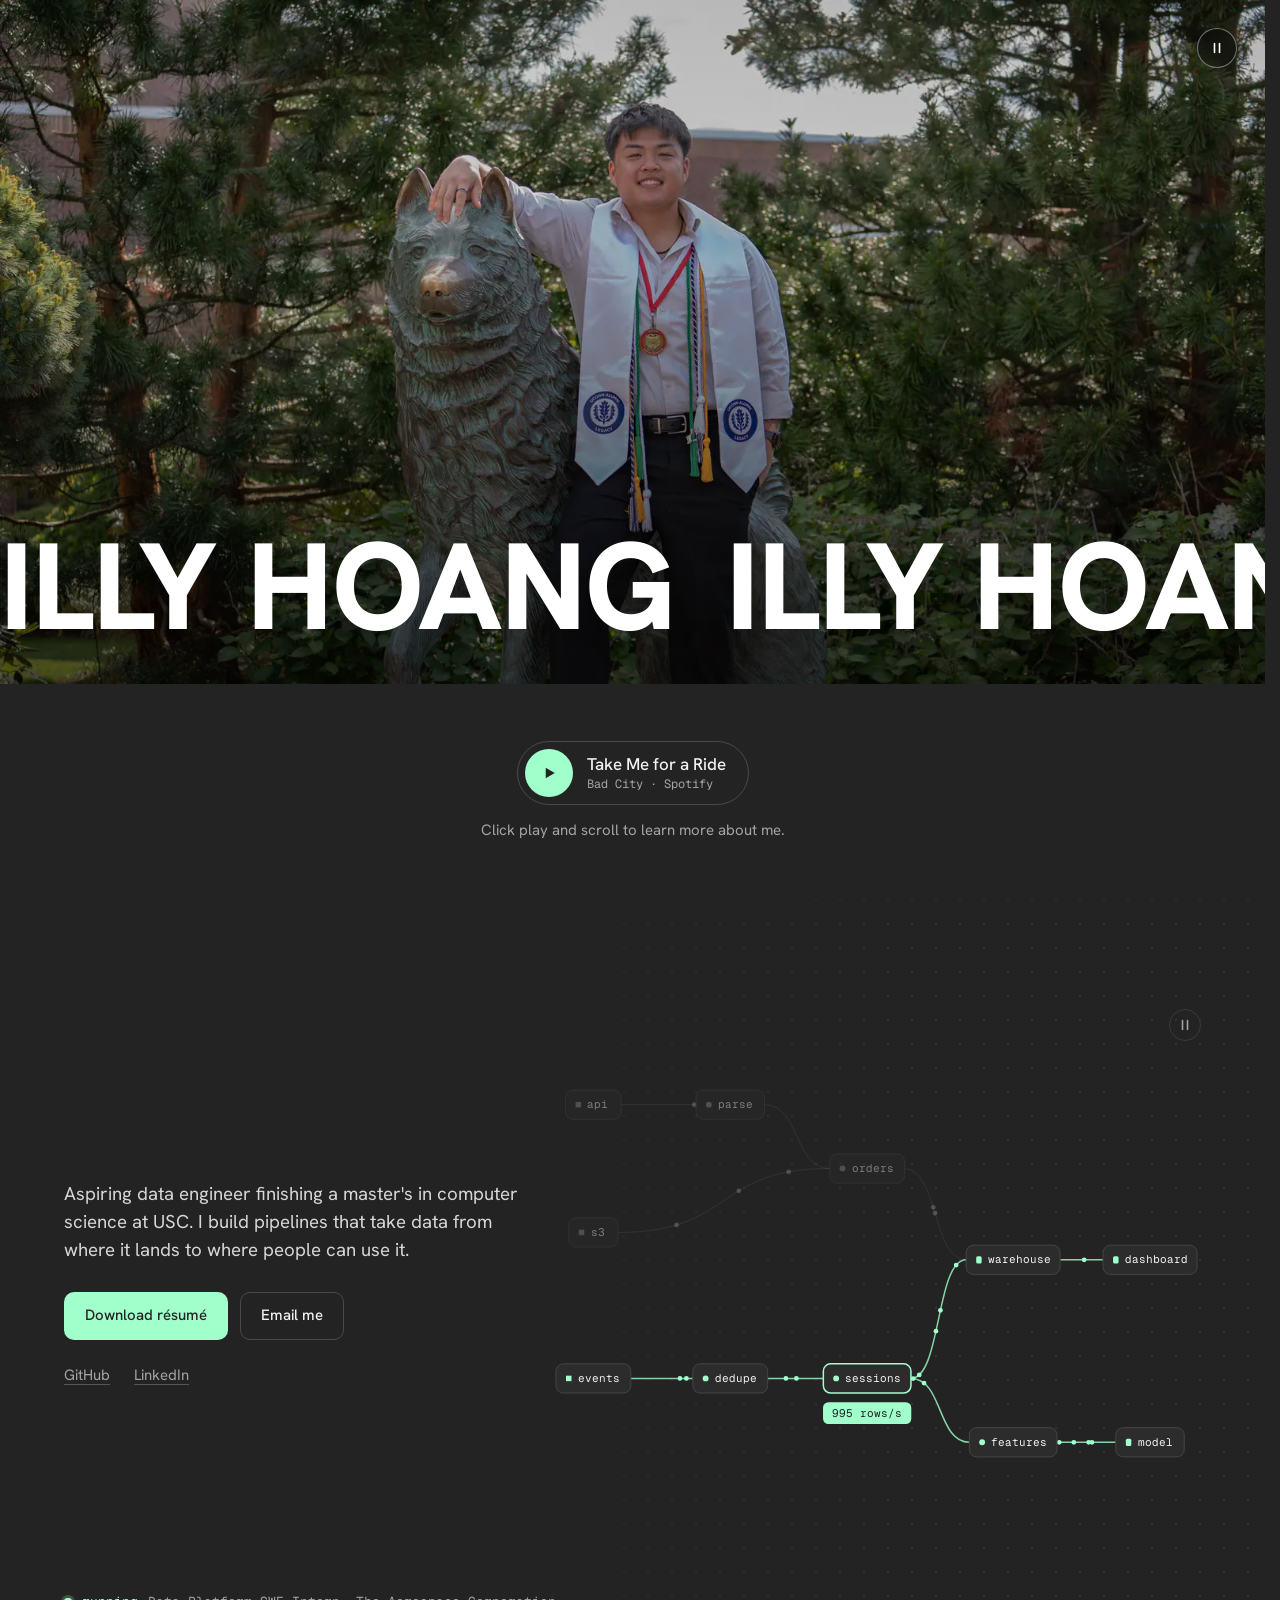
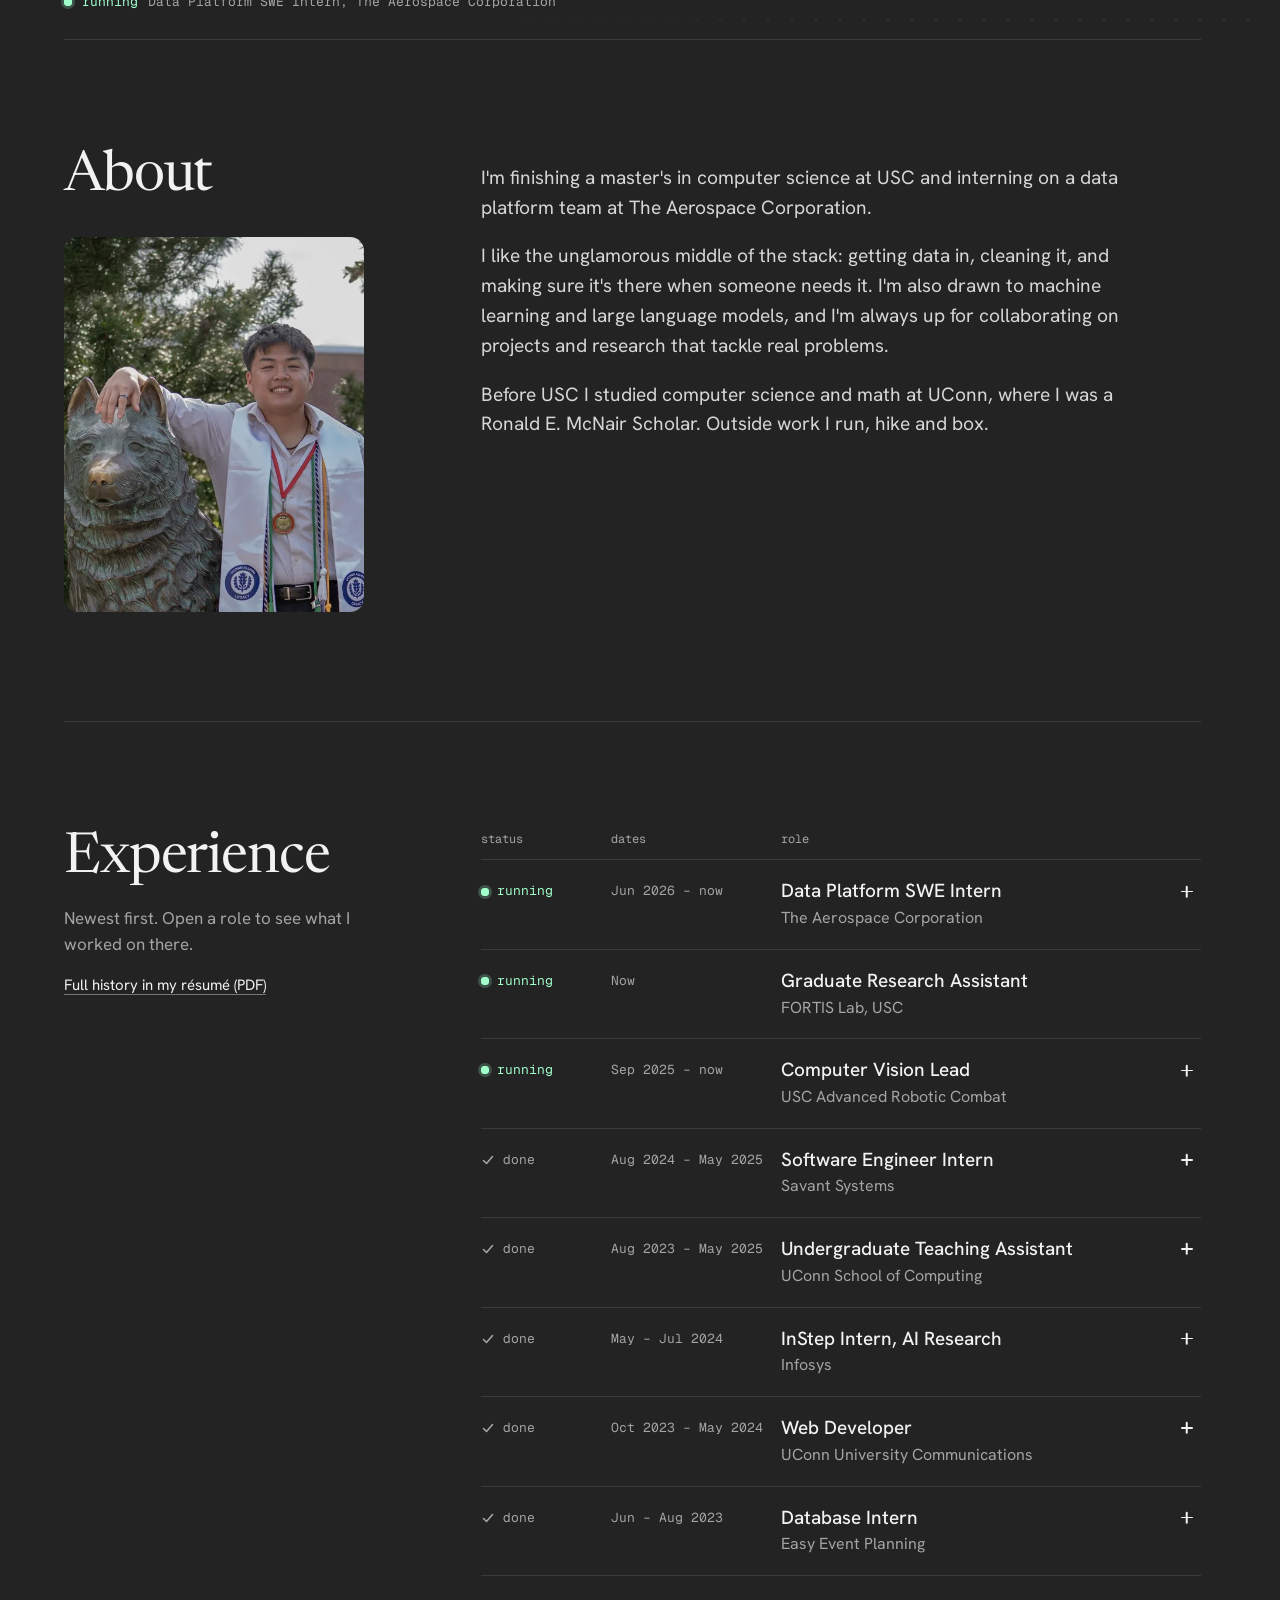
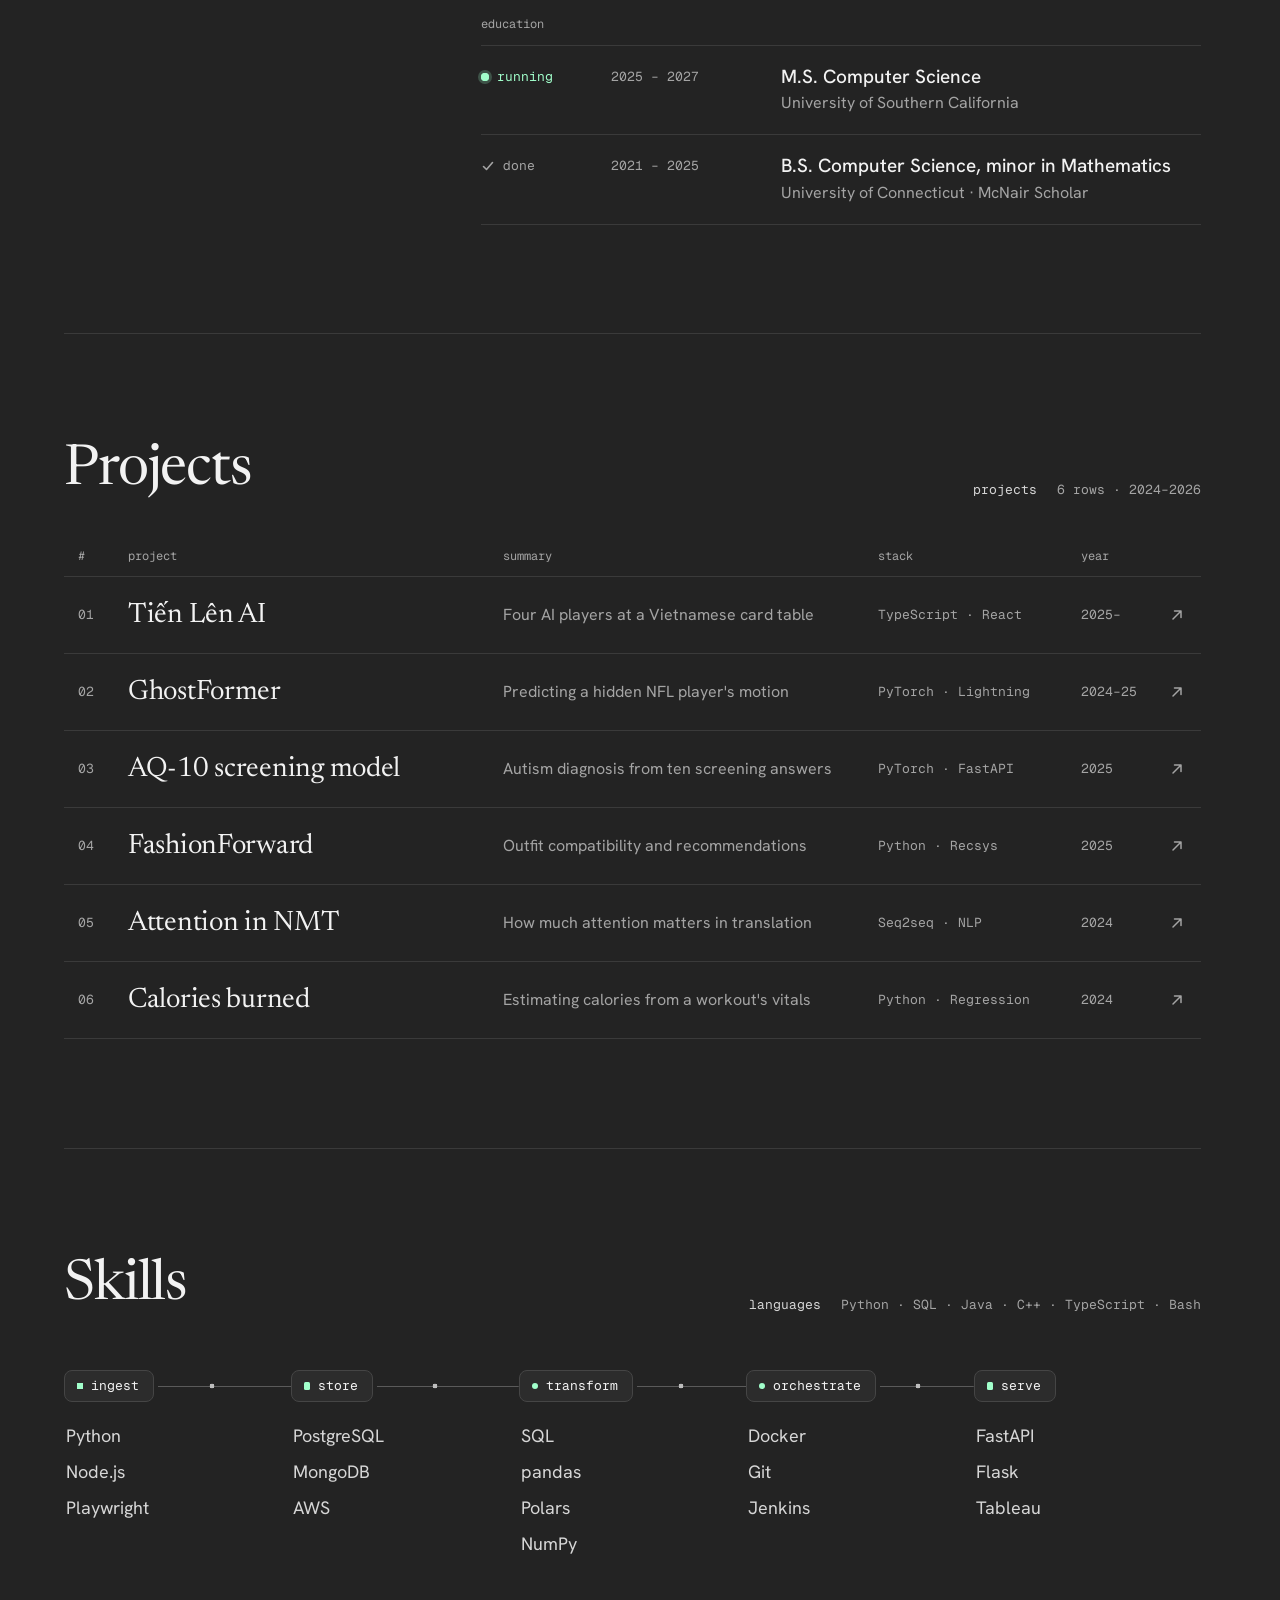
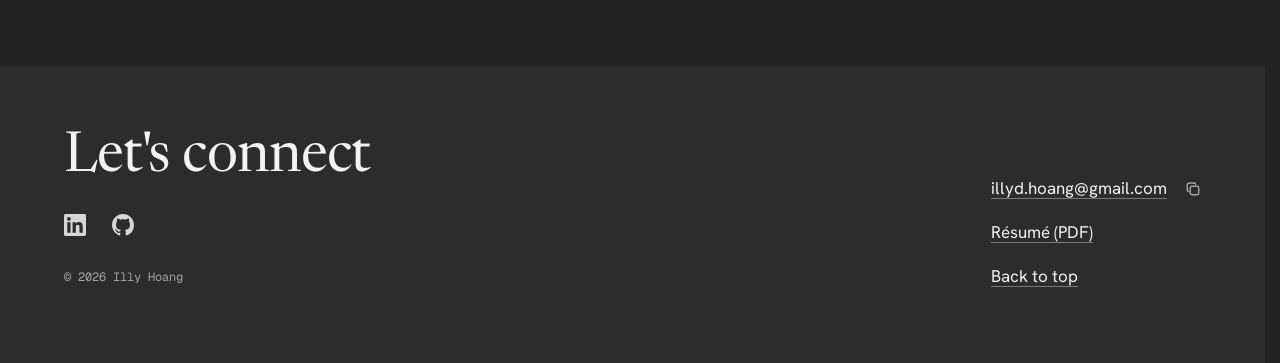
==== commit e148d0a1: "Remove the light theme, add scroll-in motion and rebuild the header and footer" ====
--- a/index.html
+++ b/index.html
@@ -1,5 +1,5 @@
 <!doctype html>
-<html lang="en" data-theme="dark">
+<html lang="en">
   <head>
     <meta charset="UTF-8" />
     <meta name="viewport" content="width=device-width, initial-scale=1" />
@@ -9,6 +9,7 @@
       content="Illy Hoang, aspiring data engineer and computer science master's student at USC. Projects, experience and how to get in touch."
     />
     <meta name="theme-color" content="#232323" />
+    <meta name="color-scheme" content="dark" />
     <meta property="og:type" content="website" />
     <meta property="og:title" content="Illy Hoang · Data engineering" />
     <meta
@@ -19,16 +20,6 @@
     <meta property="og:image" content="https://illydh.github.io/assets/portrait.webp" />
     <link rel="icon" type="image/png" sizes="64x64" href="assets/favicon-64.png" />
     <link rel="apple-touch-icon" href="assets/apple-touch-icon.png" />
-    <script>
-      // Dark is the default; a saved choice wins. Runs before first paint.
-      (function () {
-        try {
-          if (localStorage.getItem("theme") === "light") {
-            document.documentElement.dataset.theme = "light";
-          }
-        } catch (e) {}
-      })();
-    </script>
     <link rel="preconnect" href="https://fonts.googleapis.com" />
     <link rel="preconnect" href="https://fonts.gstatic.com" crossorigin />
     <link
@@ -42,15 +33,13 @@
   <body>
     <a class="skip-link" href="#main">Skip to content</a>
 
-    <header class="site-header" id="top">
+    <header class="site-header">
       <nav class="nav wrap" aria-label="Main">
-        <a class="wordmark" href="#top">Illy Hoang</a>
         <ul class="nav-links" id="nav-links">
           <li><a href="#about">About</a></li>
           <li><a href="#experience">Experience</a></li>
           <li><a href="#projects">Projects</a></li>
           <li><a href="#skills">Skills</a></li>
-          <li><a href="#contact">Contact</a></li>
         </ul>
         <div class="nav-actions">
           <!-- Shown once the cover's song has been started -->
@@ -66,26 +55,6 @@
               </svg>
             </button>
           </div>
-          <button class="icon-btn" type="button" data-theme-toggle aria-label="Switch to light theme">
-            <svg class="icon-sun" width="18" height="18" viewBox="0 0 18 18" aria-hidden="true">
-              <circle cx="9" cy="9" r="3.6" fill="none" stroke="currentColor" stroke-width="1.5" />
-              <path
-                d="M9 1.5v1.8M9 14.7v1.8M1.5 9h1.8M14.7 9h1.8M3.7 3.7l1.3 1.3M13 13l1.3 1.3M3.7 14.3L5 13M13 5l1.3-1.3"
-                stroke="currentColor"
-                stroke-width="1.5"
-                stroke-linecap="round"
-              />
-            </svg>
-            <svg class="icon-moon" width="18" height="18" viewBox="0 0 18 18" aria-hidden="true">
-              <path
-                d="M14.5 11.2A6.2 6.2 0 0 1 6.8 3.5a6.2 6.2 0 1 0 7.7 7.7z"
-                fill="none"
-                stroke="currentColor"
-                stroke-width="1.5"
-                stroke-linejoin="round"
-              />
-            </svg>
-          </button>
           <button class="menu-btn" type="button" aria-expanded="false" aria-controls="nav-links">Menu</button>
         </div>
       </nav>
@@ -93,7 +62,7 @@
 
     <main id="main">
       <!-- COVER: the About photo with the name running across it, then a song -->
-      <section class="cover" aria-labelledby="cover-title">
+      <section class="cover" id="top" aria-labelledby="cover-title">
         <div class="cover-photo">
           <img
             src="assets/cover-1600.webp"
@@ -487,25 +456,48 @@
       </section>
     </main>
 
-    <!-- CONTACT (inverse band) -->
+    <!-- CONTACT AND FOOTER -->
     <footer class="contact" id="contact" aria-labelledby="contact-title">
       <div class="wrap">
-        <h2 class="label" id="contact-title">contact</h2>
-        <div class="email-row">
-          <a class="email" href="mailto:illyd.hoang@gmail.com" data-copy="illyd.hoang@gmail.com">illyd.hoang@gmail.com</a>
-          <span class="toast" role="status" aria-live="polite"></span>
-        </div>
-        <p class="contact-line">Email is the quickest way to reach me. Click the address to copy it.</p>
-        <p class="contact-links">
-          <a class="text-link" href="https://www.linkedin.com/in/illydh/">LinkedIn</a>
-          <a class="text-link" href="https://github.com/illydh">GitHub</a>
-          <a class="text-link" href="assets/resume.pdf" target="_blank" rel="noopener">Résumé (PDF)</a>
-        </p>
-        <div class="footer-line">
-          <span>© 2026 Illy Hoang</span>
-          <span>Hand-built in HTML, CSS and JavaScript</span>
-          <a class="text-link" href="#top">Back to top</a>
-        </div>
+        <div class="contact-lead">
+          <h2 id="contact-title">Let's connect</h2>
+          <p class="contact-icons">
+            <a class="icon-link" href="https://www.linkedin.com/in/illydh/" aria-label="LinkedIn">
+              <svg width="22" height="22" viewBox="0 0 24 24" aria-hidden="true">
+                <path
+                  fill="currentColor"
+                  d="M20.447 20.452h-3.554v-5.569c0-1.328-.027-3.037-1.852-3.037-1.853 0-2.136 1.445-2.136 2.939v5.667H9.351V9h3.414v1.561h.046c.477-.9 1.637-1.85 3.37-1.85 3.601 0 4.267 2.37 4.267 5.455v6.286zM5.337 7.433a2.062 2.062 0 1 1 0-4.125 2.062 2.062 0 0 1 0 4.125zM7.119 20.452H3.555V9h3.564v11.452zM22.225 0H1.771C.792 0 0 .774 0 1.729v20.542C0 23.227.792 24 1.771 24h20.451C23.2 24 24 23.227 24 22.271V1.729C24 .774 23.2 0 22.222 0h.003z"
+                />
+              </svg>
+            </a>
+            <a class="icon-link" href="https://github.com/illydh" aria-label="GitHub">
+              <svg width="22" height="22" viewBox="0 0 16 16" aria-hidden="true">
+                <path
+                  fill="currentColor"
+                  d="M8 0C3.58 0 0 3.58 0 8c0 3.54 2.29 6.53 5.47 7.59.4.07.55-.17.55-.38 0-.19-.01-.82-.01-1.49-2.01.37-2.53-.49-2.69-.94-.09-.23-.48-.94-.82-1.13-.28-.15-.68-.52-.01-.53.63-.01 1.08.58 1.23.82.72 1.21 1.87.87 2.33.66.07-.52.28-.87.51-1.07-1.78-.2-3.64-.89-3.64-3.95 0-.87.31-1.59.82-2.15-.08-.2-.36-1.02.08-2.12 0 0 .67-.21 2.2.82.64-.18 1.32-.27 2-.27.68 0 1.36.09 2 .27 1.53-1.04 2.2-.82 2.2-.82.44 1.1.16 1.92.08 2.12.51.56.82 1.27.82 2.15 0 3.07-1.87 3.75-3.65 3.95.29.25.54.73.54 1.48 0 1.07-.01 1.93-.01 2.2 0 .21.15.46.55.38A8.013 8.013 0 0 0 16 8c0-4.42-3.58-8-8-8z"
+                />
+              </svg>
+            </a>
+          </p>
+        </div>
+
+        <ul class="contact-list">
+          <li class="email-row">
+            <a class="text-link" href="mailto:illyd.hoang@gmail.com">illyd.hoang@gmail.com</a>
+            <!-- Shown by script.js where the browser can copy -->
+            <button class="copy-email" type="button" data-copy="illyd.hoang@gmail.com" aria-label="Copy email address" hidden>
+              <svg width="16" height="16" viewBox="0 0 16 16" aria-hidden="true">
+                <rect x="5.25" y="5.25" width="8.5" height="8.5" rx="1.75" fill="none" stroke="currentColor" stroke-width="1.4" />
+                <path d="M10.75 3.25A1.5 1.5 0 0 0 9.25 2h-5A2 2 0 0 0 2.25 4v5a1.5 1.5 0 0 0 1.5 1.5" fill="none" stroke="currentColor" stroke-width="1.4" stroke-linecap="round" />
+              </svg>
+            </button>
+            <span class="toast" role="status" aria-live="polite"></span>
+          </li>
+          <li><a class="text-link" href="assets/resume.pdf" target="_blank" rel="noopener">Résumé (PDF)</a></li>
+          <li><a class="text-link" href="#top">Back to top</a></li>
+        </ul>
+
+        <p class="fine">© 2026 Illy Hoang</p>
       </div>
     </footer>
 
--- a/style.css
+++ b/style.css
@@ -1,11 +1,9 @@
 /* ==========================================================================
    Tokens
-   Dark is the default theme. The contact band always takes the opposite
-   theme, so each token block also targets it.
+   The site has one theme, dark.
    ========================================================================== */
 
-:root,
-[data-theme="light"] .contact {
+:root {
   --bg: #232323;
   --surface: #2c2c2c;
   --panel: #262626;
@@ -30,31 +28,6 @@
   color-scheme: dark;
 }
 
-[data-theme="light"],
-[data-theme="dark"] .contact {
-  --bg: #ffffff;
-  --surface: #f3f3f3;
-  --panel: #ffffff;
-  --ink: #232323;
-  --ink-2: #3a3a3a;
-  --muted: #686868;
-  --line: #e4e4e4;
-  --outline: #d4d4d4;
-  --accent: #a1ffcb;
-  --accent-ink: #232323;
-  --lit: #127a48;
-  --action: #232323;
-  --action-hover: #000000;
-  --action-ink: #ffffff;
-  --node: #ffffff;
-  --node-line: #d4d4d4;
-  --edge: #c4c4c4;
-  --record: #5c5c5c;
-  --glyph: #8a8a8a;
-  --grid-dot: rgb(0 0 0 / 0.08);
-  color-scheme: light;
-}
-
 :root {
   --font-display: "Newsreader", Georgia, serif;
   --font-text: "Hanken Grotesk", system-ui, sans-serif;
@@ -288,8 +261,7 @@
 
 /* Links outside running text get a 44px tap height */
 .profiles .text-link,
-.contact-links .text-link,
-.footer-line .text-link,
+.contact-list .text-link,
 .sidehead .text-link {
   display: inline-flex;
   align-items: center;
@@ -435,25 +407,20 @@
   }
 }
 
+/* The links sit in the middle of the page; the right-hand column holds the
+   now-playing pill (and, on phones, the menu button). */
 .nav {
-  display: flex;
+  display: grid;
+  grid-template-columns: 1fr auto 1fr;
   align-items: center;
   gap: 32px;
   height: var(--header-h);
 }
 
-.wordmark {
-  display: inline-flex;
-  align-items: center;
-  min-height: 44px;
-  font: 500 1.0625rem/1 var(--font-text);
-  text-decoration: none;
-}
-
 .nav-links {
+  grid-column: 2;
   display: flex;
-  gap: 32px;
-  margin-left: auto;
+  gap: 40px;
   font-size: 0.9375rem;
 }
 
@@ -481,14 +448,11 @@
 }
 
 .nav-actions {
+  grid-column: 3;
+  justify-self: end;
   display: flex;
   align-items: center;
   gap: 10px;
-}
-
-[data-theme="dark"] .icon-moon,
-[data-theme="light"] .icon-sun {
-  display: none;
 }
 
 .menu-btn {
@@ -512,10 +476,6 @@
 
   .menu-btn {
     display: inline-flex;
-  }
-
-  .nav-actions {
-    margin-left: auto;
   }
 
   /* The header's backdrop-filter makes it the containing block, so the menu
@@ -564,7 +524,7 @@
    Cover
    The About photo across the full width with the name running over it,
    then the song, centred. The header stays hidden here until the page
-   scrolls. The name is white in both themes because it sits on the photo.
+   scrolls. The name is white because it sits on the photo.
    ========================================================================== */
 
 .cover {
@@ -939,8 +899,9 @@
 }
 
 /* On load: the photo settles while the name fades in, then the song
-   follows. The name then drifts slowly sideways in a loop. Nothing else
-   moves because the page scrolled. */
+   follows. The name then drifts slowly sideways in a loop. The same
+   entrance plays again whenever the cover comes back on screen after
+   leaving it (script.js sets data-away while it's off screen). */
 @media (prefers-reduced-motion: no-preference) {
   .cover-photo img {
     animation: settle 1400ms var(--ease-out) backwards;
@@ -958,6 +919,23 @@
   .cover-song {
     animation: rise 640ms var(--ease-out) backwards;
     animation-delay: 420ms;
+  }
+
+  .cover[data-away] :is(.cover-photo img, .ticker, .cover-song) {
+    animation: none;
+  }
+
+  /* Everything below the cover rises into place as it comes on screen, and
+     again each time it comes back after leaving the screen entirely.
+     script.js marks each block: "out" while it's off screen (so the reset
+     is never seen), "in" while it plays, "done" after. */
+  [data-reveal="out"] {
+    opacity: 0;
+  }
+
+  html:not([data-motion-paused]) [data-reveal="in"] {
+    animation: rise 560ms var(--ease-out) backwards;
+    animation-delay: var(--reveal-delay, 0ms);
   }
 
   .now-playing[data-playing] .eq i {
@@ -1668,42 +1646,123 @@
 }
 
 /* ==========================================================================
-   Contact (inverse band) and footer
+   Contact and footer
    ========================================================================== */
 
+/* One footer: a slightly lighter band holding "Let's connect", the
+   profile icons and the copyright on the left, and the email, résumé and
+   back-to-top against the right-hand edge, ending level with the
+   copyright. On phones they stack, with the copyright last. */
 .contact {
-  padding-block: clamp(80px, 9vw, 112px) 32px;
-  background: var(--bg);
-  color: var(--ink);
-}
-
-.contact .label {
-  font-weight: 400;
-}
-
-.email-row {
+  padding-block: clamp(40px, 5vw, 64px);
+  background: var(--surface);
+}
+
+.contact > .wrap {
+  display: grid;
+  grid-template-columns: minmax(0, 1fr) auto;
+  grid-template-areas:
+    "lead list"
+    "fine list";
+  gap: 8px 40px;
+}
+
+.contact-lead {
+  grid-area: lead;
+}
+
+.contact-list {
+  grid-area: list;
+  align-self: end;
+}
+
+@media (max-width: 600px) {
+  .contact > .wrap {
+    grid-template-columns: minmax(0, 1fr);
+    grid-template-areas:
+      "lead"
+      "list"
+      "fine";
+    row-gap: 24px;
+  }
+
+  .contact .fine {
+    min-height: 0;
+    margin-top: -12px;
+  }
+}
+
+.contact-icons {
+  display: flex;
+  gap: 4px;
+  margin: 16px 0 0 -11px;
+}
+
+.icon-link {
+  display: grid;
+  place-items: center;
+  width: 44px;
+  height: 44px;
+  border-radius: 50%;
+  color: var(--ink-2);
+  transition: color 160ms ease;
+}
+
+.contact-list {
+  font-size: 1.0625rem;
+}
+
+/* As tall as a link row, so it sits level with "Back to top" */
+.contact .fine {
+  grid-area: fine;
   display: flex;
   align-items: center;
+  min-height: 44px;
+  font: 400 0.75rem/1.5 var(--font-mono);
+  color: var(--muted);
+}
+
+.email-row {
+  position: relative;
+  display: flex;
   flex-wrap: wrap;
-  gap: 16px 24px;
-  margin-top: 24px;
-}
-
-.email {
-  font: 400 clamp(1.75rem, 6.1vw, 5.5rem) / 1.05 var(--font-display);
-  letter-spacing: -0.025em;
-  text-decoration: underline;
-  text-decoration-thickness: 2px;
-  text-underline-offset: 0.12em;
-  text-decoration-color: color-mix(in srgb, currentColor 30%, transparent);
-  overflow-wrap: anywhere;
-  padding-block: 8px;
-  transition: text-decoration-color 200ms ease;
+  align-items: center;
+  gap: 0 4px;
+}
+
+/* Pops up above the copy button, so the column never shifts */
+.email-row .toast {
+  position: absolute;
+  right: 0;
+  bottom: calc(100% + 2px);
+  white-space: nowrap;
+}
+
+/* The 44px target reaches into the margin so the icon itself lines up
+   with the right-hand edge. */
+.copy-email {
+  display: grid;
+  place-items: center;
+  width: 44px;
+  height: 44px;
+  margin-right: -14px;
+  padding: 0;
+  border: 0;
+  border-radius: 50%;
+  background: none;
+  color: var(--muted);
+  cursor: pointer;
+  transition: color 160ms ease;
+}
+
+.copy-email[hidden] {
+  display: none;
 }
 
 @media (hover: hover) {
-  .email:hover {
-    text-decoration-color: currentColor;
+  .icon-link:hover,
+  .copy-email:hover {
+    color: var(--lit);
   }
 }
 
@@ -1733,49 +1792,16 @@
   content: "";
   width: 16px;
   height: 16px;
-  color: var(--accent);
-}
-
-/* On a dark band the toast itself is mint, so the check takes the ink colour */
-[data-theme="light"] .contact .toast::before {
   color: var(--action-ink);
+}
+
+.toast[data-error]::before {
+  display: none;
 }
 
 .toast.is-on {
   opacity: 1;
   transform: none;
-}
-
-.contact-line {
-  max-width: 40rem;
-  margin-top: 24px;
-  font-size: 1.1875rem;
-  color: var(--muted);
-}
-
-.contact-links {
-  display: flex;
-  flex-wrap: wrap;
-  gap: 0 32px;
-  margin-top: 20px;
-  font-size: 1.0625rem;
-}
-
-.footer-line {
-  display: flex;
-  flex-wrap: wrap;
-  justify-content: space-between;
-  gap: 12px 24px;
-  align-items: center;
-  margin-top: clamp(72px, 9vw, 120px);
-  padding-top: 12px;
-  border-top: 1px solid var(--line);
-  font: 400 0.75rem/1.5 var(--font-mono);
-  color: var(--muted);
-}
-
-.footer-line .text-link {
-  color: var(--ink);
 }
 
 /* ==========================================================================
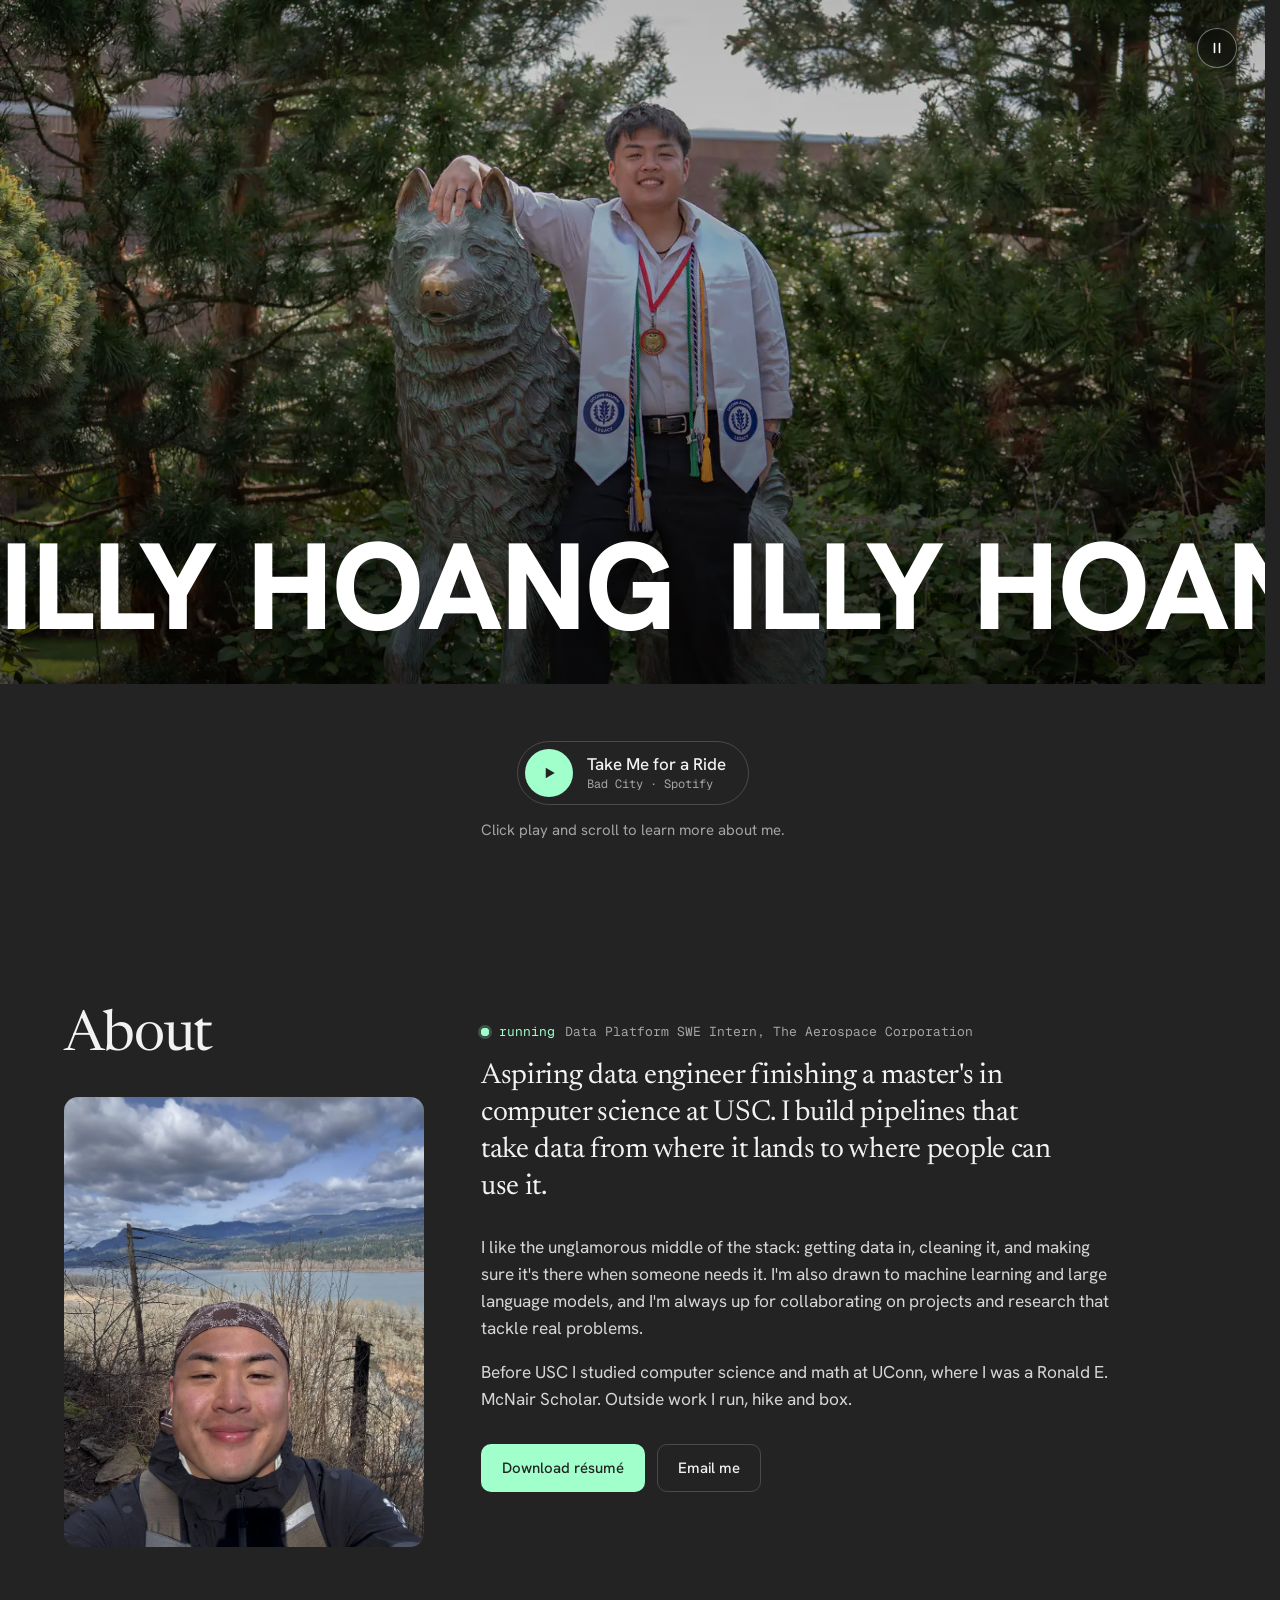
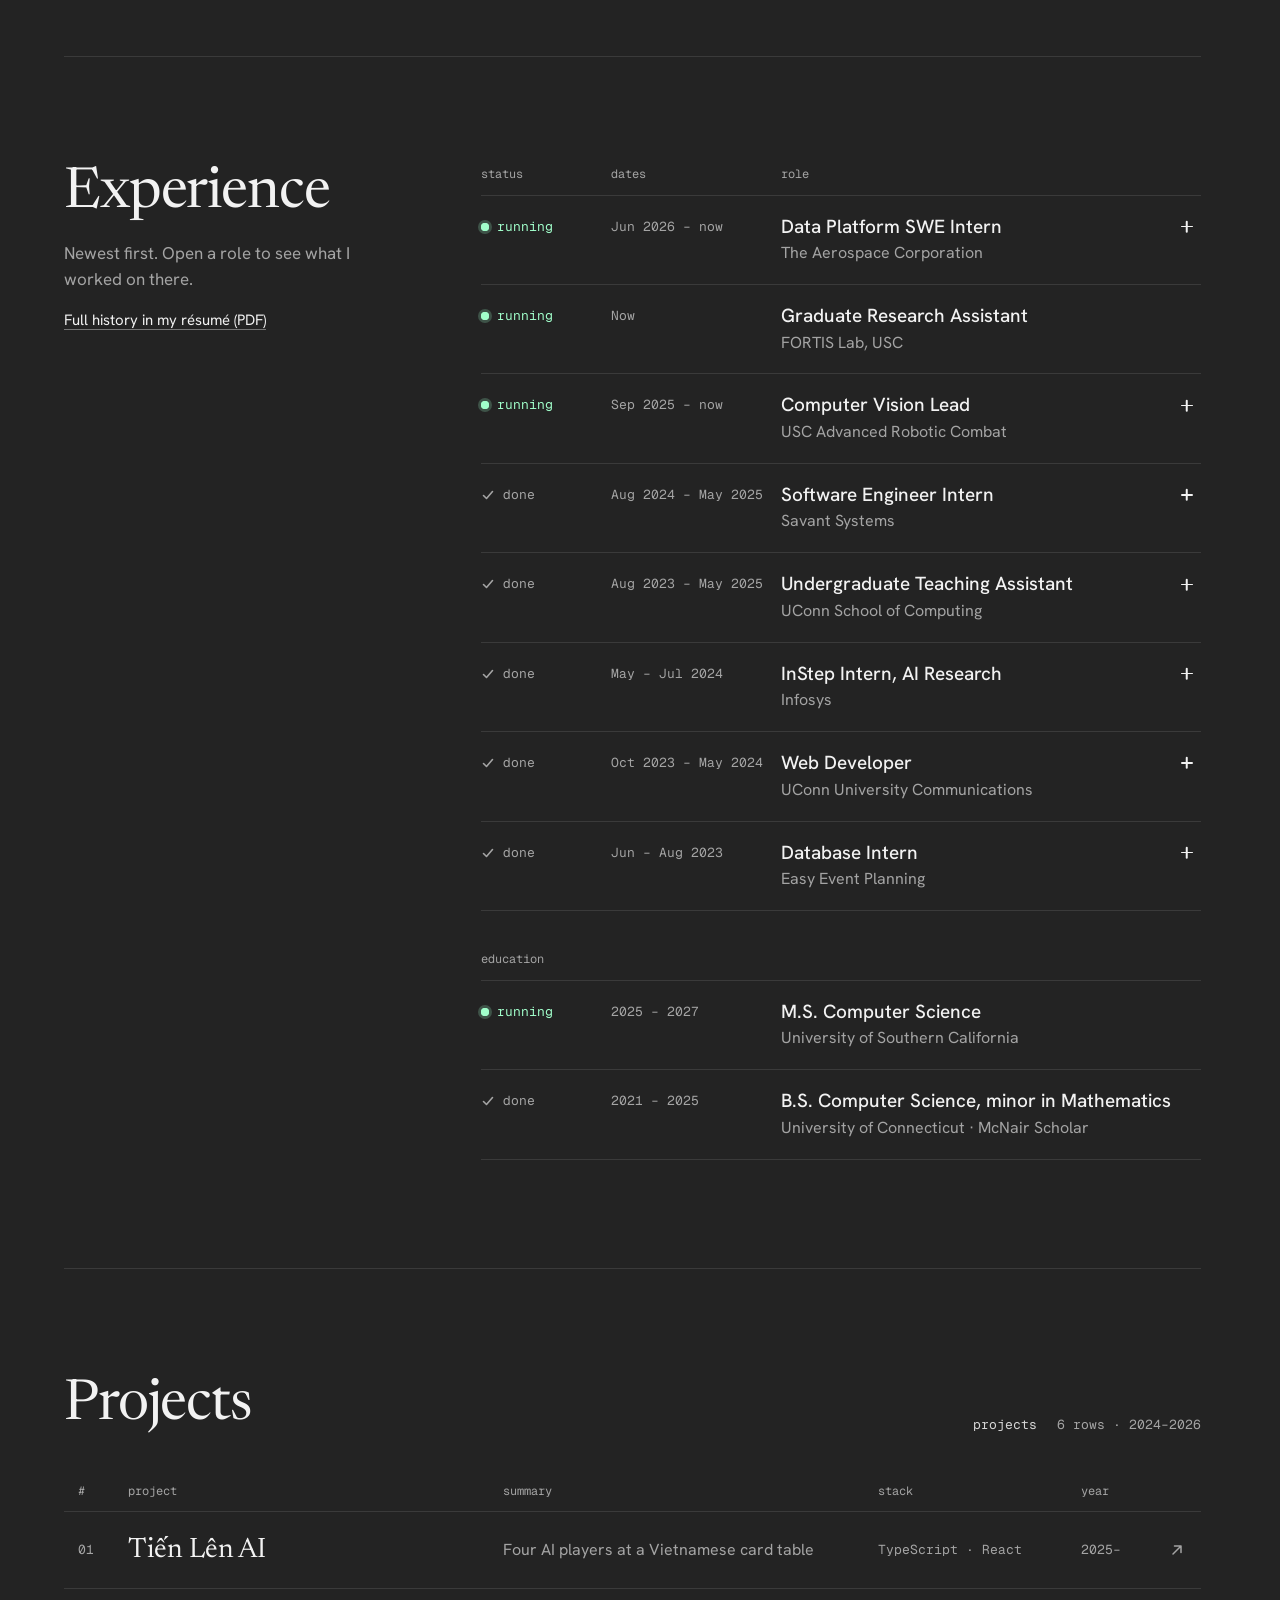
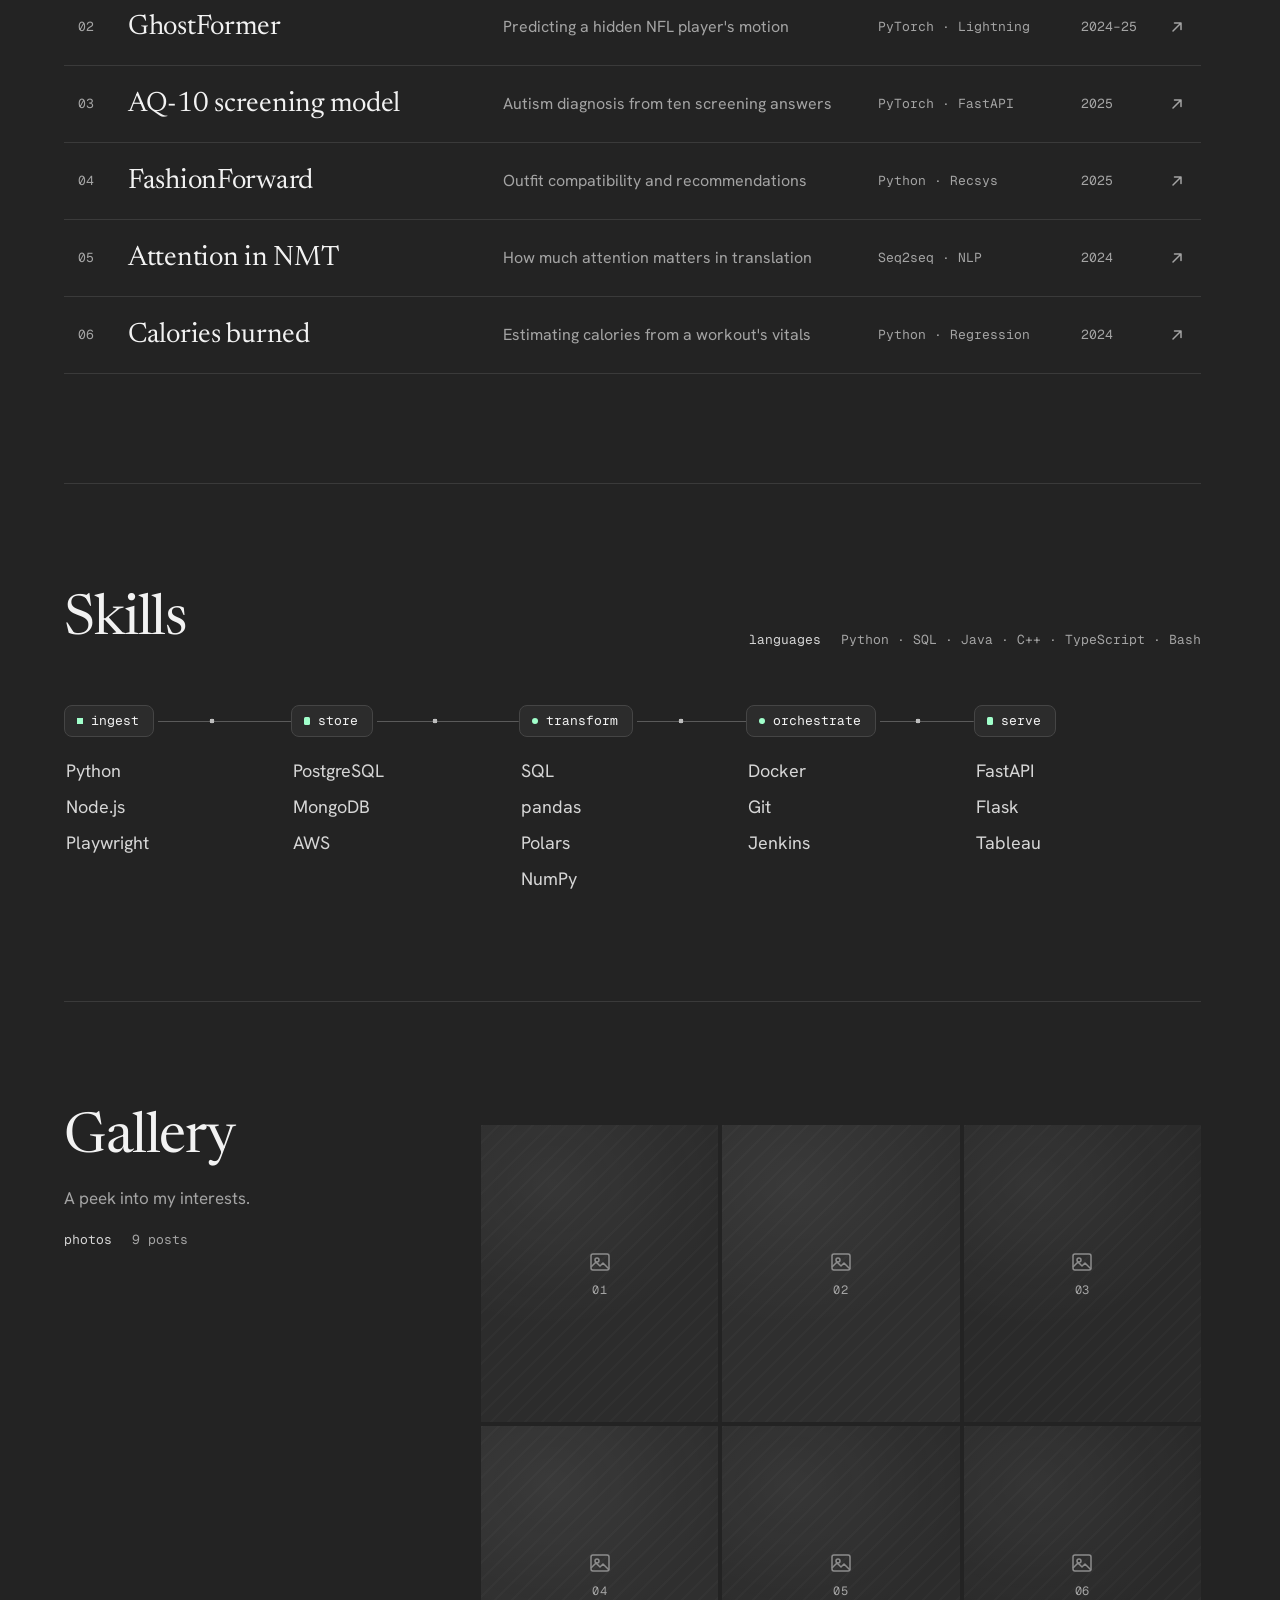
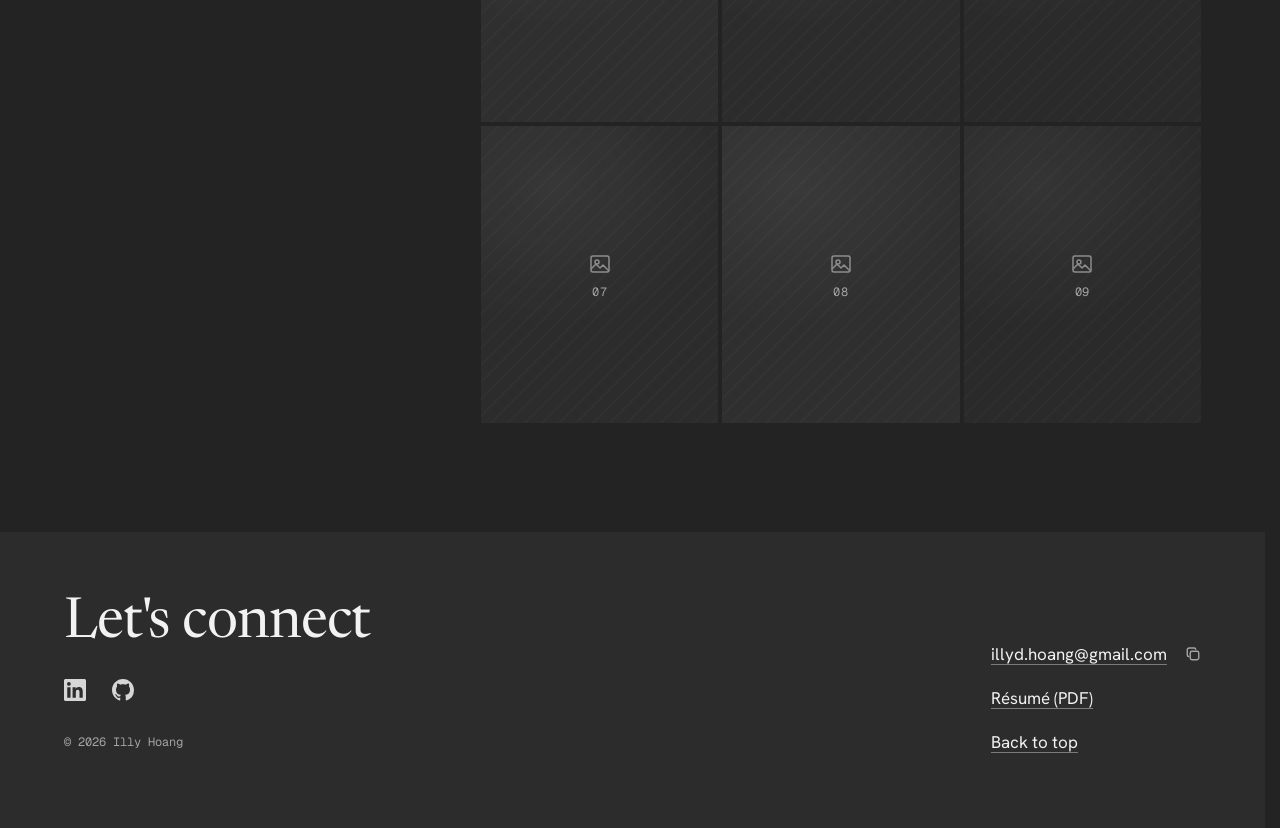
==== commit 50c8ef07: "integrating about me and cover content into single about card + creating gallery card" ====
--- a/index.html
+++ b/index.html
@@ -17,7 +17,7 @@
       content="Aspiring data engineer and computer science master's student at USC."
     />
     <meta property="og:url" content="https://illydh.github.io/" />
-    <meta property="og:image" content="https://illydh.github.io/assets/portrait.webp" />
+    <meta property="og:image" content="https://illydh.github.io/assets/cover-1600.webp" />
     <link rel="icon" type="image/png" sizes="64x64" href="assets/favicon-64.png" />
     <link rel="apple-touch-icon" href="assets/apple-touch-icon.png" />
     <link rel="preconnect" href="https://fonts.googleapis.com" />
@@ -40,6 +40,7 @@
           <li><a href="#experience">Experience</a></li>
           <li><a href="#projects">Projects</a></li>
           <li><a href="#skills">Skills</a></li>
+          <li><a href="#gallery">Gallery</a></li>
         </ul>
         <div class="nav-actions">
           <!-- Shown once the cover's song has been started -->
@@ -61,7 +62,7 @@
     </header>
 
     <main id="main">
-      <!-- COVER: the About photo with the name running across it, then a song -->
+      <!-- COVER: a photo with the name running across it, then a song -->
       <section class="cover" id="top" aria-labelledby="cover-title">
         <div class="cover-photo">
           <img
@@ -112,84 +113,47 @@
         </div>
       </section>
 
-      <!-- INTRODUCTION: lede, links and the live pipeline graph -->
-      <section class="hero" aria-labelledby="intro-title">
-        <h2 class="sr-only" id="intro-title">Introduction</h2>
-        <div class="wrap hero-grid">
-          <div class="hero-text">
-            <!-- Draft copy: to be settled with Illy -->
-            <p class="lede">
-              Aspiring data engineer finishing a master's in computer science at USC. I build pipelines
-              that take data from where it lands to where people can use it.
-            </p>
-            <div class="actions">
-              <a class="btn btn-solid" href="assets/resume.pdf" target="_blank" rel="noopener">Download résumé</a>
-              <a class="btn btn-outline" href="mailto:illyd.hoang@gmail.com">Email me</a>
-            </div>
-            <p class="profiles">
-              <a class="text-link" href="https://github.com/illydh">GitHub</a>
-              <a class="text-link" href="https://www.linkedin.com/in/illydh/">LinkedIn</a>
-            </p>
-          </div>
-
-          <div class="pipeline">
-            <canvas aria-hidden="true"></canvas>
-            <p class="sr-only">
-              Animated diagram of a data pipeline. Records from api, s3 and events sources pass through
-              parse, dedupe, orders and sessions steps into a warehouse, which feeds a dashboard, and into
-              a features step that feeds a model.
-            </p>
-            <button class="icon-btn pipeline-pause" type="button" aria-pressed="false" aria-label="Pause animation">
-              <svg class="icon-pause" width="14" height="14" viewBox="0 0 14 14" aria-hidden="true">
-                <path d="M4.5 2.5v9M9.5 2.5v9" stroke="currentColor" stroke-width="1.6" stroke-linecap="round" />
-              </svg>
-              <svg class="icon-play" width="14" height="14" viewBox="0 0 14 14" aria-hidden="true">
-                <path d="M4 2.5l7 4.5-7 4.5z" fill="currentColor" />
-              </svg>
-            </button>
-          </div>
-        </div>
-
-        <p class="wrap status">
-          <span class="run-dot" aria-hidden="true"></span>
-          <span class="run-word">running</span>
-          <span>Data Platform SWE Intern, The Aerospace Corporation</span>
-        </p>
-      </section>
-
-      <!-- ABOUT -->
+      <!-- ABOUT: who I am, what I'm doing now, and how to reach me -->
       <section class="section" id="about" aria-labelledby="about-title">
         <div class="wrap split">
           <div class="sidehead">
             <h2 id="about-title">About</h2>
             <img
-              class="portrait"
-              src="assets/portrait-640.webp"
-              srcset="assets/portrait-640.webp 640w, assets/portrait.webp 815w"
-              sizes="(max-width: 900px) 320px, 300px"
-              alt="Illy Hoang in a graduation stole, resting a hand on the UConn husky statue"
-              width="815"
-              height="815"
+              class="about-photo"
+              src="assets/about.webp"
+              alt="Illy Hoang smiling in a bandana and rain jacket on a hillside trail, with a wide river and mountains behind"
+              width="768"
+              height="1024"
               loading="lazy"
               decoding="async"
             />
           </div>
-          <div class="prose">
+          <div class="about-body">
+            <p class="status">
+              <span class="run-dot" aria-hidden="true"></span>
+              <span class="run-word">running</span>
+              <span>Data Platform SWE Intern, The Aerospace Corporation</span>
+            </p>
             <!-- Draft copy: to be settled with Illy -->
-            <p>
-              I'm finishing a master's in computer science at USC and interning on a data platform team at
-              The Aerospace Corporation.
+            <p class="about-lede">
+              Aspiring data engineer finishing a master's in computer science at USC. I build pipelines that take
+              data from where it lands to where people can use it.
             </p>
-            <p>
-              I like the unglamorous middle of the stack: getting data in, cleaning it, and making sure
-              it's there when someone needs it. I'm also drawn to machine learning and large language
-              models, and I'm always up for collaborating on projects and research that tackle real
-              problems.
-            </p>
-            <p>
-              Before USC I studied computer science and math at UConn, where I was a Ronald E. McNair
-              Scholar. Outside work I run, hike and box.
-            </p>
+            <div class="prose">
+              <p>
+                I like the unglamorous middle of the stack: getting data in, cleaning it, and making sure it's there
+                when someone needs it. I'm also drawn to machine learning and large language models, and I'm always
+                up for collaborating on projects and research that tackle real problems.
+              </p>
+              <p>
+                Before USC I studied computer science and math at UConn, where I was a Ronald E. McNair Scholar.
+                Outside work I run, hike and box.
+              </p>
+            </div>
+            <div class="actions">
+              <a class="btn btn-solid" href="assets/resume.pdf" target="_blank" rel="noopener">Download résumé</a>
+              <a class="btn btn-outline" href="mailto:illyd.hoang@gmail.com">Email me</a>
+            </div>
           </div>
         </div>
       </section>
@@ -454,6 +418,78 @@
           </ol>
         </div>
       </section>
+
+      <!-- GALLERY: photos from outside work; each opens as a post -->
+      <section class="section gallery" id="gallery" aria-labelledby="gallery-title">
+        <div class="wrap split">
+          <div class="sidehead">
+            <h2 id="gallery-title">Gallery</h2>
+            <p class="intro">A peek into my interests.</p>
+            <p class="meta"><span>photos</span> <span class="shot-count">9</span> posts</p>
+          </div>
+          <!--
+            One <li class="shot"> per photo, newest first. To add a real photo, swap the
+            placeholder <span class="ph"> for an <img> (see README), and fill in the
+            place, date and caption.
+          -->
+          <ul class="shots">
+              <li class="shot" data-place="Place" data-date="Month Year">
+                <button class="tile" type="button" aria-haspopup="dialog">
+                  <span class="ph" role="img" aria-label="Placeholder photo 1">01</span>
+                </button>
+                <p class="shot-caption" hidden>Caption for photo 1: where it was and what was going on.</p>
+              </li>
+              <li class="shot" data-place="Place" data-date="Month Year">
+                <button class="tile" type="button" aria-haspopup="dialog">
+                  <span class="ph" role="img" aria-label="Placeholder photo 2">02</span>
+                </button>
+                <p class="shot-caption" hidden>Caption for photo 2: where it was and what was going on.</p>
+              </li>
+              <li class="shot" data-place="Place" data-date="Month Year">
+                <button class="tile" type="button" aria-haspopup="dialog">
+                  <span class="ph" role="img" aria-label="Placeholder photo 3">03</span>
+                </button>
+                <p class="shot-caption" hidden>Caption for photo 3: where it was and what was going on.</p>
+              </li>
+              <li class="shot" data-place="Place" data-date="Month Year">
+                <button class="tile" type="button" aria-haspopup="dialog">
+                  <span class="ph" role="img" aria-label="Placeholder photo 4">04</span>
+                </button>
+                <p class="shot-caption" hidden>Caption for photo 4: where it was and what was going on.</p>
+              </li>
+              <li class="shot" data-place="Place" data-date="Month Year">
+                <button class="tile" type="button" aria-haspopup="dialog">
+                  <span class="ph" role="img" aria-label="Placeholder photo 5">05</span>
+                </button>
+                <p class="shot-caption" hidden>Caption for photo 5: where it was and what was going on.</p>
+              </li>
+              <li class="shot" data-place="Place" data-date="Month Year">
+                <button class="tile" type="button" aria-haspopup="dialog">
+                  <span class="ph" role="img" aria-label="Placeholder photo 6">06</span>
+                </button>
+                <p class="shot-caption" hidden>Caption for photo 6: where it was and what was going on.</p>
+              </li>
+              <li class="shot" data-place="Place" data-date="Month Year">
+                <button class="tile" type="button" aria-haspopup="dialog">
+                  <span class="ph" role="img" aria-label="Placeholder photo 7">07</span>
+                </button>
+                <p class="shot-caption" hidden>Caption for photo 7: where it was and what was going on.</p>
+              </li>
+              <li class="shot" data-place="Place" data-date="Month Year">
+                <button class="tile" type="button" aria-haspopup="dialog">
+                  <span class="ph" role="img" aria-label="Placeholder photo 8">08</span>
+                </button>
+                <p class="shot-caption" hidden>Caption for photo 8: where it was and what was going on.</p>
+              </li>
+              <li class="shot" data-place="Place" data-date="Month Year">
+                <button class="tile" type="button" aria-haspopup="dialog">
+                  <span class="ph" role="img" aria-label="Placeholder photo 9">09</span>
+                </button>
+                <p class="shot-caption" hidden>Caption for photo 9: where it was and what was going on.</p>
+              </li>
+          </ul>
+        </div>
+      </section>
     </main>
 
     <!-- CONTACT AND FOOTER -->
@@ -501,6 +537,50 @@
       </div>
     </footer>
 
+    <!-- Gallery post: filled from the photo that was opened -->
+    <dialog class="post-dialog" aria-label="Photo">
+      <button class="post-btn post-close" type="button" data-close aria-label="Close">
+        <svg width="20" height="20" viewBox="0 0 20 20" aria-hidden="true"><path d="M5 5l10 10M15 5L5 15" stroke="currentColor" stroke-width="1.8" stroke-linecap="round" /></svg>
+      </button>
+      <button class="post-btn post-step post-prev" type="button" data-step="-1" aria-label="Previous photo">
+        <svg width="16" height="16" viewBox="0 0 16 16" aria-hidden="true"><path d="M10 3L5 8l5 5" fill="none" stroke="currentColor" stroke-width="1.8" stroke-linecap="round" stroke-linejoin="round" /></svg>
+      </button>
+      <button class="post-btn post-step post-next" type="button" data-step="1" aria-label="Next photo">
+        <svg width="16" height="16" viewBox="0 0 16 16" aria-hidden="true"><path d="M6 3l5 5-5 5" fill="none" stroke="currentColor" stroke-width="1.8" stroke-linecap="round" stroke-linejoin="round" /></svg>
+      </button>
+      <article class="post">
+        <div class="post-media" data-slot="media"></div>
+        <div class="post-side">
+          <header class="post-head">
+            <img class="avatar" src="assets/about-avatar.webp" alt="" width="40" height="40" />
+            <div>
+              <p class="post-name">Illy Hoang</p>
+              <p class="post-place" data-slot="place"></p>
+            </div>
+            <button class="post-btn post-close-inline" type="button" data-close aria-label="Close">
+              <svg width="20" height="20" viewBox="0 0 20 20" aria-hidden="true"><path d="M5 5l10 10M15 5L5 15" stroke="currentColor" stroke-width="1.8" stroke-linecap="round" /></svg>
+            </button>
+          </header>
+          <div class="post-body">
+            <p class="post-caption" data-slot="caption"></p>
+            <p class="post-date" data-slot="date"></p>
+          </div>
+          <footer class="post-foot">
+            <span class="post-count" data-slot="count"></span>
+            <span class="post-keys" aria-hidden="true">← → to browse · Esc to close</span>
+            <span class="post-phone-nav">
+              <button class="post-btn post-step" type="button" data-step="-1" aria-label="Previous photo">
+                <svg width="16" height="16" viewBox="0 0 16 16" aria-hidden="true"><path d="M10 3L5 8l5 5" fill="none" stroke="currentColor" stroke-width="1.8" stroke-linecap="round" stroke-linejoin="round" /></svg>
+              </button>
+              <button class="post-btn post-step" type="button" data-step="1" aria-label="Next photo">
+                <svg width="16" height="16" viewBox="0 0 16 16" aria-hidden="true"><path d="M6 3l5 5-5 5" fill="none" stroke="currentColor" stroke-width="1.8" stroke-linecap="round" stroke-linejoin="round" /></svg>
+              </button>
+            </span>
+          </footer>
+        </div>
+      </article>
+    </dialog>
+
     <!-- Project detail panel: filled from the templates below -->
     <dialog class="panel" aria-labelledby="panel-title">
       <div class="sheet">
--- a/style.css
+++ b/style.css
@@ -18,7 +18,7 @@
   --action: #a1ffcb;
   --action-hover: #c4ffde;
   --action-ink: #232323;
-  /* pipeline graph */
+  /* graph pieces: the Skills stages (and the saved pipeline graph) */
   --node: #2c2c2c;
   --node-line: #454545;
   --edge: #5a5a5a;
@@ -260,7 +260,6 @@
 }
 
 /* Links outside running text get a 44px tap height */
-.profiles .text-link,
 .contact-list .text-link,
 .sidehead .text-link {
   display: inline-flex;
@@ -272,7 +271,8 @@
 .row-arrow,
 .sheet-links .btn::after,
 .run-check,
-.toast::before {
+.toast::before,
+.ph::before {
   --icon: none;
   background: currentColor;
   -webkit-mask: var(--icon) center / contain no-repeat;
@@ -522,7 +522,7 @@
 
 /* ==========================================================================
    Cover
-   The About photo across the full width with the name running over it,
+   The photo across the full width with the name running over it,
    then the song, centred. The header stays hidden here until the page
    scrolls. The name is white because it sits on the photo.
    ========================================================================== */
@@ -741,39 +741,8 @@
 }
 
 /* ==========================================================================
-   Introduction band (the old hero, below the cover)
+   Shared: lede, action row and the live status line
    ========================================================================== */
-
-.hero {
-  position: relative;
-  isolation: isolate;
-  display: flex;
-  flex-direction: column;
-  padding-top: var(--section-space);
-  padding-bottom: 28px;
-}
-
-/* Faint canvas grid behind the graph side */
-.hero::before {
-  content: "";
-  position: absolute;
-  inset: 0;
-  z-index: -1;
-  background-image: radial-gradient(circle, var(--grid-dot) 1px, transparent 1.5px);
-  background-size: 24px 24px;
-  background-position: 12px 12px;
-  -webkit-mask-image: linear-gradient(90deg, transparent 32%, #000 70%);
-  mask-image: linear-gradient(90deg, transparent 32%, #000 70%);
-  pointer-events: none;
-}
-
-.hero-grid {
-  flex: 1;
-  display: grid;
-  grid-template-columns: minmax(0, 5fr) minmax(0, 7fr);
-  align-items: center;
-  gap: 24px;
-}
 
 .lede {
   margin-top: 28px;
@@ -783,71 +752,11 @@
   color: var(--ink-2);
 }
 
-.hero-text > :first-child {
-  margin-top: 0;
-}
-
 .actions {
   display: flex;
   flex-wrap: wrap;
   gap: 12px;
   margin-top: 28px;
-}
-
-.profiles {
-  display: flex;
-  gap: 24px;
-  margin-top: 14px;
-  font-size: 0.9375rem;
-  color: var(--muted);
-}
-
-.pipeline {
-  position: relative;
-  height: min(560px, 64svh);
-  min-height: 420px;
-}
-
-.pipeline canvas {
-  position: absolute;
-  inset: 0;
-  width: 100%;
-  height: 100%;
-  touch-action: manipulation;
-}
-
-.pipeline-pause {
-  position: absolute;
-  right: 0;
-  bottom: 0;
-  width: 32px;
-  height: 32px;
-  color: var(--muted);
-  border-color: var(--line);
-}
-
-.pipeline[data-layout="wide"] .pipeline-pause {
-  top: 0;
-  bottom: auto;
-}
-
-.pipeline-pause .icon-play,
-.pipeline-pause[aria-pressed="true"] .icon-pause {
-  display: none;
-}
-
-.pipeline-pause[aria-pressed="true"] .icon-play {
-  display: block;
-}
-
-.label-long {
-  white-space: nowrap;
-}
-
-@media (max-width: 600px) {
-  .label-long {
-    display: none;
-  }
 }
 
 .status {
@@ -874,30 +783,6 @@
   box-shadow: 0 0 0 3px color-mix(in srgb, var(--lit) 22%, transparent);
 }
 
-@media (max-width: 959px) {
-  .hero::before {
-    -webkit-mask-image: linear-gradient(180deg, transparent 45%, #000 80%);
-    mask-image: linear-gradient(180deg, transparent 45%, #000 80%);
-  }
-
-  .hero-grid {
-    grid-template-columns: minmax(0, 1fr);
-    gap: 40px;
-  }
-
-  .pipeline {
-    height: clamp(250px, 56vw, 460px);
-    min-height: 0;
-  }
-}
-
-@media (max-width: 860px) {
-  .pipeline-pause {
-    width: 44px;
-    height: 44px;
-  }
-}
-
 /* On load: the photo settles while the name fades in, then the song
    follows. The name then drifts slowly sideways in a loop. The same
    entrance plays again whenever the cover comes back on screen after
@@ -933,7 +818,7 @@
     opacity: 0;
   }
 
-  html:not([data-motion-paused]) [data-reveal="in"] {
+  [data-reveal="in"] {
     animation: rise 560ms var(--ease-out) backwards;
     animation-delay: var(--reveal-delay, 0ms);
   }
@@ -958,7 +843,13 @@
     inset: 0;
     border-radius: 50%;
     background: var(--lit);
-    animation: ping 2.4s var(--ease-out) infinite;
+    animation: ping 2.4s var(--ease-out) 2;
+  }
+
+  /* The live dot pulses twice each time its line comes on screen: under five
+     seconds, so it needs no pause control. */
+  [data-reveal="out"] .run-dot::after {
+    animation: none;
   }
 }
 
@@ -1012,12 +903,6 @@
   }
 }
 
-[data-motion-paused] *,
-[data-motion-paused] *::before,
-[data-motion-paused] *::after {
-  animation-play-state: paused !important;
-}
-
 /* ==========================================================================
    Sections
    ========================================================================== */
@@ -1026,12 +911,10 @@
   padding-block: var(--section-space);
 }
 
-.hero + .section,
 .section + .section {
   padding-top: 0;
 }
 
-.hero + .section > .wrap,
 .section + .section > .wrap {
   padding-top: var(--section-space);
   border-top: 1px solid var(--line);
@@ -1088,20 +971,36 @@
 
 /* About ------------------------------------------------------------------ */
 
-.portrait {
-  width: min(300px, 100%);
+.about-photo {
+  display: block;
+  width: min(360px, 100%);
   aspect-ratio: 4 / 5;
   margin-top: 32px;
   object-fit: cover;
-  object-position: 50% 30%;
+  object-position: 50% 62%;
   border-radius: 14px;
   background: var(--surface);
 }
 
+.about-body {
+  padding-top: 14px;
+}
+
+.about-lede {
+  max-width: 36rem;
+  margin-top: 18px;
+  font: 400 clamp(1.5rem, 2.25vw, 2.0625rem) / 1.28 var(--font-display);
+  letter-spacing: -0.01em;
+}
+
+.about-body .status {
+  padding-top: 0;
+}
+
 .prose {
   max-width: 40rem;
-  padding-top: 14px;
-  font-size: clamp(1.125rem, 1.5vw, 1.3125rem);
+  margin-top: 28px;
+  font-size: clamp(1.0625rem, 1.35vw, 1.1875rem);
   line-height: 1.55;
   color: var(--ink-2);
 }
@@ -1110,13 +1009,18 @@
   margin-top: 1em;
 }
 
+.about-body .actions {
+  margin-top: 32px;
+}
+
 @media (max-width: 900px) {
-  .portrait {
-    width: min(320px, 100%);
+  .about-photo {
+    width: min(100%, 480px);
     aspect-ratio: 1;
-  }
-
-  .prose {
+    margin-top: 24px;
+  }
+
+  .about-body {
     padding-top: 0;
   }
 }
@@ -1645,6 +1549,145 @@
   }
 }
 
+/* Gallery: a photo grid; each photo opens as a post ---------------------- */
+
+.gallery .sidehead .meta {
+  margin-top: 18px;
+}
+
+.meta .shot-count {
+  margin-right: 0;
+  color: inherit;
+}
+
+.shots {
+  display: grid;
+  grid-template-columns: repeat(3, minmax(0, 1fr));
+  gap: 4px;
+  padding-top: 14px;
+}
+
+.tile {
+  position: relative;
+  display: block;
+  width: 100%;
+  aspect-ratio: 4 / 5;
+  padding: 0;
+  border: 0;
+  overflow: hidden;
+  background: var(--surface);
+  color: var(--muted);
+  cursor: pointer;
+}
+
+.tile:focus-visible {
+  z-index: 1;
+}
+
+.tile img {
+  width: 100%;
+  height: 100%;
+  object-fit: cover;
+}
+
+/* Stand-in until a photo is added: a faint hatch, an image icon and its
+   number. Neighbours alternate tones so the grid reads as tiles. */
+.ph {
+  position: absolute;
+  inset: 0;
+  display: grid;
+  place-content: center;
+  justify-items: center;
+  gap: 10px;
+  background:
+    radial-gradient(120% 80% at 30% 20%, rgb(255 255 255 / 0.05), transparent 60%),
+    repeating-linear-gradient(135deg, rgb(255 255 255 / 0.018) 0 2px, transparent 2px 12px);
+  font: 400 0.75rem/1 var(--font-mono);
+  letter-spacing: 0.04em;
+  color: var(--muted);
+}
+
+.ph::before {
+  --icon: url("data:image/svg+xml,%3Csvg xmlns='http://www.w3.org/2000/svg' viewBox='0 0 24 24'%3E%3Cg fill='none' stroke='%23000' stroke-width='1.5' stroke-linejoin='round'%3E%3Crect x='3' y='4' width='18' height='16' rx='2'/%3E%3Ccircle cx='9' cy='10' r='2'/%3E%3Cpath d='M3 17l5-5 4 4 3-3 6 6'/%3E%3C/g%3E%3C/svg%3E");
+  content: "";
+  width: 24px;
+  height: 24px;
+  opacity: 0.8;
+}
+
+.shot:nth-child(2n) .tile {
+  background: #2f2f2f;
+}
+
+.shot:nth-child(3n) .tile {
+  background: #2a2a2a;
+}
+
+/* Hover (or keyboard focus): place and date, then the caption's first words */
+.peek {
+  position: absolute;
+  inset: 0;
+  display: grid;
+  place-content: center;
+  gap: 6px;
+  padding: 16px;
+  background: rgb(0 0 0 / 0.55);
+  color: #fff;
+  font-size: 0.9375rem;
+  line-height: 1.35;
+  text-align: center;
+  opacity: 0;
+  transition: opacity 160ms ease;
+}
+
+.peek small {
+  font: 400 0.75rem/1.4 var(--font-mono);
+  color: rgb(255 255 255 / 0.8);
+}
+
+.tile:focus-visible .peek {
+  opacity: 1;
+}
+
+/* The preview replaces the placeholder's icon and number */
+.tile:focus-visible .ph {
+  color: transparent;
+}
+
+.tile:focus-visible .ph::before {
+  opacity: 0;
+}
+
+@media (hover: hover) and (pointer: fine) {
+  .tile:hover .peek {
+    opacity: 1;
+  }
+
+  .tile:hover .ph {
+    color: transparent;
+  }
+
+  .tile:hover .ph::before {
+    opacity: 0;
+  }
+}
+
+@media (max-width: 900px) {
+  .shots {
+    gap: 3px;
+    padding-top: 0;
+  }
+
+  .ph {
+    font-size: 0;
+  }
+
+  .ph::before {
+    width: 18px;
+    height: 18px;
+  }
+}
+
 /* ==========================================================================
    Contact and footer
    ========================================================================== */
@@ -2024,6 +2067,298 @@
 }
 
 /* ==========================================================================
+   Gallery post
+   ========================================================================== */
+
+/* Desktop: the photo beside a panel with the place, caption and date, with
+   arrows either side and Close in the corner. Phones: the post fills the
+   screen, with Close at the top and the arrows at the bottom. */
+.post-dialog {
+  position: fixed;
+  inset: 0;
+  width: 100%;
+  height: 100%;
+  max-width: none;
+  max-height: none;
+  margin: 0;
+  padding: 0;
+  border: 0;
+  background: transparent;
+  color: var(--ink);
+  overflow: hidden;
+}
+
+.post-dialog[open] {
+  display: grid;
+  place-items: center;
+}
+
+.post-dialog::backdrop {
+  background: rgb(0 0 0 / 0);
+  transition: background-color 220ms ease;
+}
+
+.post-dialog.is-open::backdrop {
+  background: rgb(0 0 0 / 0.82);
+}
+
+.post {
+  --side: 360px;
+  display: grid;
+  grid-template-columns: auto var(--side);
+  height: min(780px, 100svh - 96px, (100vw - 176px - var(--side)) * 1.25);
+  overflow: hidden;
+  border-radius: 12px;
+  background: var(--panel);
+  box-shadow: 0 30px 80px rgb(0 0 0 / 0.5);
+  opacity: 0;
+  transform: scale(0.97);
+  transition:
+    opacity 200ms ease,
+    transform 260ms var(--ease-out);
+}
+
+.post-dialog.is-open .post {
+  opacity: 1;
+  transform: none;
+}
+
+.post-media {
+  position: relative;
+  height: 100%;
+  aspect-ratio: 4 / 5;
+  background: #1b1b1b;
+  touch-action: pan-y;
+}
+
+/* The whole photo, letterboxed if it isn't 4:5 */
+.post-media img {
+  width: 100%;
+  height: 100%;
+  object-fit: contain;
+}
+
+.post-media .ph {
+  font-size: 0.875rem;
+}
+
+.post-media .ph::before {
+  width: 32px;
+  height: 32px;
+}
+
+.post-side {
+  display: flex;
+  flex-direction: column;
+  min-width: 0;
+  border-left: 1px solid var(--line);
+}
+
+.post-head {
+  display: flex;
+  align-items: center;
+  gap: 12px;
+  padding: 16px 20px;
+  border-bottom: 1px solid var(--line);
+}
+
+.avatar {
+  flex: none;
+  width: 40px;
+  height: 40px;
+  border-radius: 50%;
+  object-fit: cover;
+  background: var(--surface);
+}
+
+.post-name {
+  font-weight: 500;
+}
+
+.post-place {
+  font-size: 0.875rem;
+  color: var(--muted);
+}
+
+.post-body {
+  flex: 1;
+  padding: 20px;
+  overflow-y: auto;
+  overscroll-behavior: contain;
+}
+
+.post-caption {
+  font-size: 1.0625rem;
+  line-height: 1.55;
+  color: var(--ink-2);
+}
+
+.post-date {
+  margin-top: 16px;
+  font: 400 0.75rem/1.4 var(--font-mono);
+  letter-spacing: 0.06em;
+  text-transform: uppercase;
+  color: var(--muted);
+}
+
+.post-place:empty,
+.post-date:empty {
+  display: none;
+}
+
+.post-foot {
+  display: flex;
+  align-items: center;
+  justify-content: space-between;
+  gap: 12px;
+  padding: 14px 20px;
+  border-top: 1px solid var(--line);
+  font: 400 0.75rem/1.4 var(--font-mono);
+  color: var(--muted);
+}
+
+.post-count {
+  color: var(--ink-2);
+}
+
+.post-btn {
+  display: grid;
+  place-items: center;
+  width: 44px;
+  height: 44px;
+  padding: 0;
+  border: 1px solid var(--outline);
+  border-radius: 50%;
+  background: var(--surface);
+  color: var(--ink);
+  cursor: pointer;
+  transition:
+    background-color 160ms ease,
+    transform 160ms var(--ease-out);
+}
+
+.post-btn:active {
+  transform: scale(0.96);
+}
+
+@media (hover: hover) {
+  .post-btn:hover {
+    background: #383838;
+  }
+}
+
+/* Close and the arrows sit outside the post on wide screens */
+.post-close,
+.post-prev,
+.post-next {
+  position: absolute;
+  opacity: 0;
+  transition: opacity 200ms ease;
+}
+
+.post-dialog.is-open :is(.post-close, .post-prev, .post-next) {
+  opacity: 1;
+}
+
+.post-close {
+  top: 20px;
+  right: 20px;
+  border-color: transparent;
+  background: none;
+  color: #fff;
+}
+
+.post-prev,
+.post-next {
+  top: 50%;
+  translate: 0 -50%;
+}
+
+.post-prev {
+  left: 24px;
+}
+
+.post-next {
+  right: 24px;
+}
+
+.post-close-inline,
+.post-phone-nav {
+  display: none;
+}
+
+@media (max-width: 900px) {
+  .post-dialog[open] {
+    display: block;
+  }
+
+  .post-dialog.is-open::backdrop {
+    background: var(--bg);
+  }
+
+  .post {
+    grid-template-columns: minmax(0, 1fr);
+    grid-template-rows: auto auto 1fr auto;
+    width: 100%;
+    height: 100%;
+    overflow-y: auto;
+    overscroll-behavior: contain;
+    border-radius: 0;
+    background: var(--bg);
+    box-shadow: none;
+  }
+
+  .post-side {
+    display: contents;
+  }
+
+  .post-head {
+    grid-row: 1;
+    padding: 8px 8px 8px 16px;
+    border-bottom: 0;
+  }
+
+  .post-close-inline {
+    display: grid;
+    margin-left: auto;
+    border-color: transparent;
+    background: none;
+  }
+
+  .post-media {
+    grid-row: 2;
+    width: 100%;
+    height: auto;
+  }
+
+  .post-body {
+    grid-row: 3;
+    padding: 16px;
+    overflow: visible;
+  }
+
+  .post-foot {
+    position: sticky;
+    bottom: 0;
+    grid-row: 4;
+    padding: 10px 16px calc(10px + env(safe-area-inset-bottom));
+    background: var(--bg);
+  }
+
+  .post-phone-nav {
+    display: flex;
+    gap: 8px;
+  }
+
+  .post-keys,
+  .post-close,
+  .post-prev,
+  .post-next {
+    display: none;
+  }
+}
+
+/* ==========================================================================
    Reduced motion
    ========================================================================== */
 
